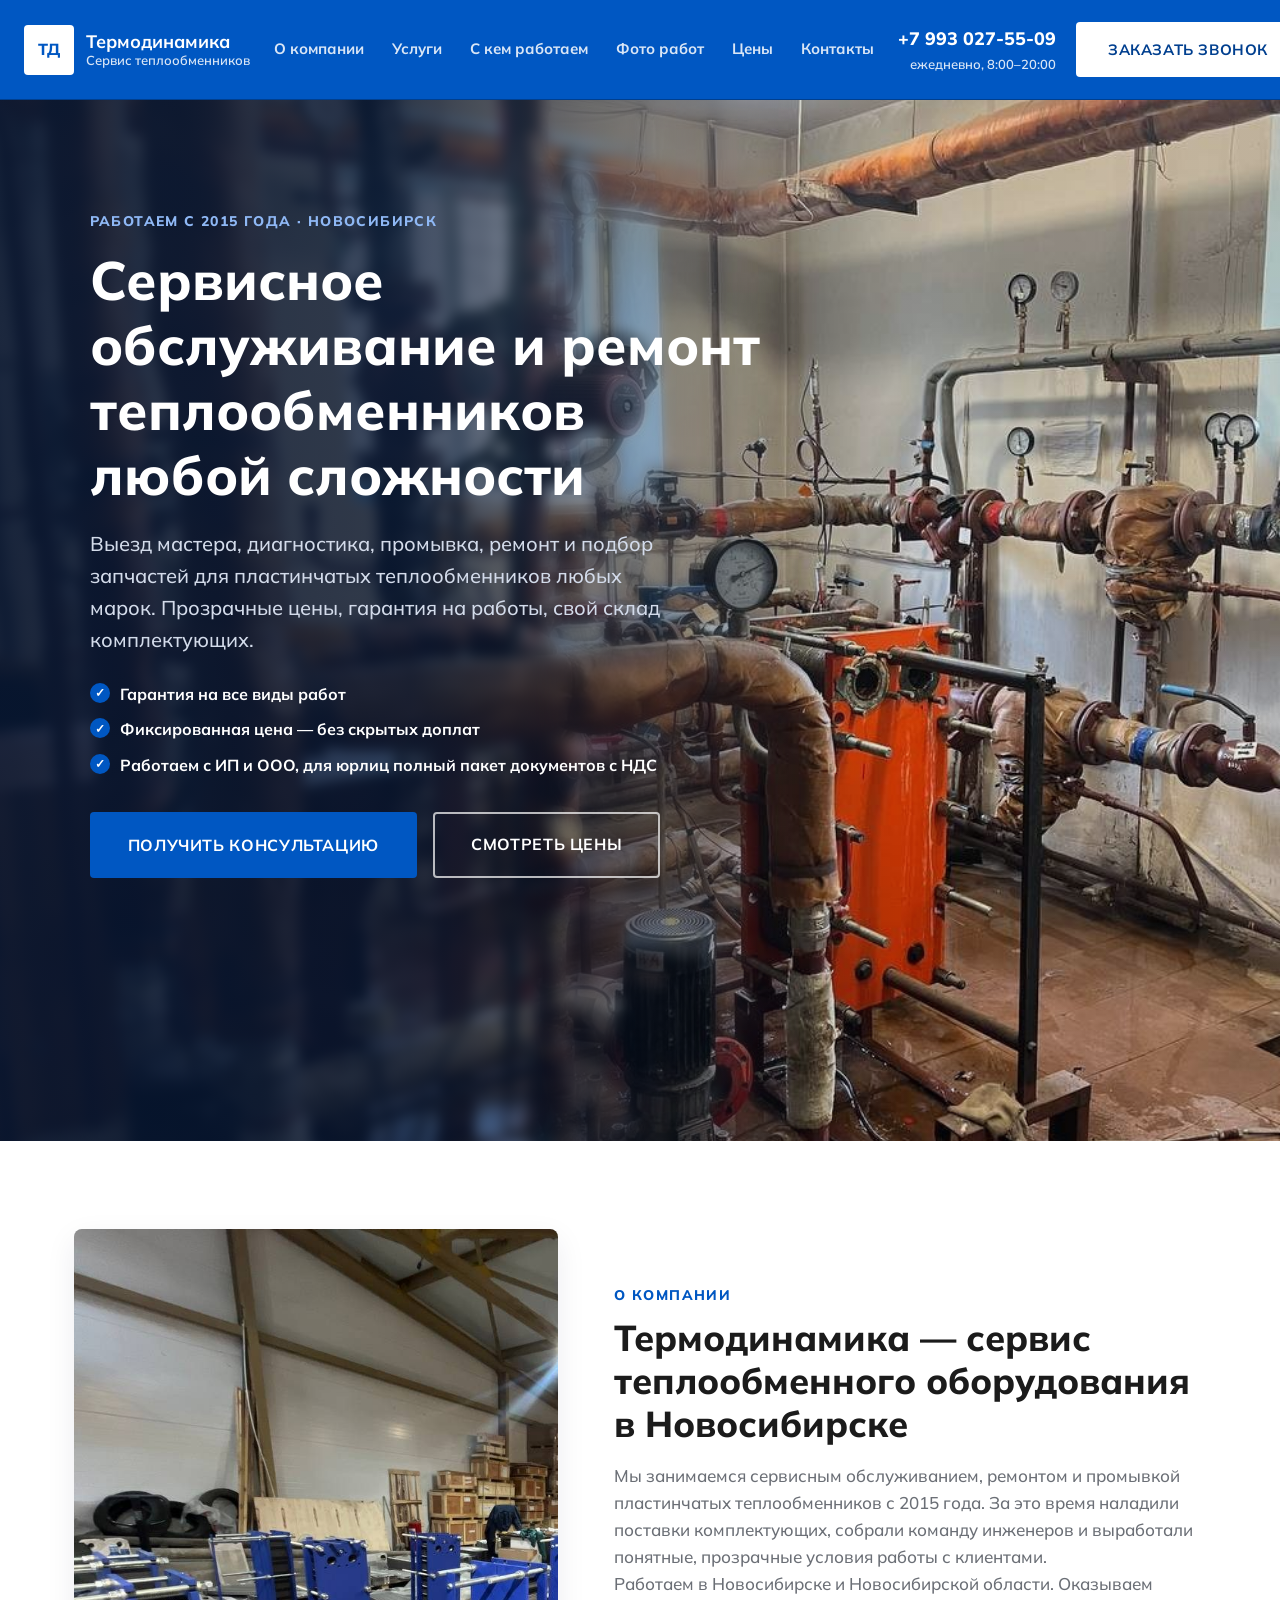
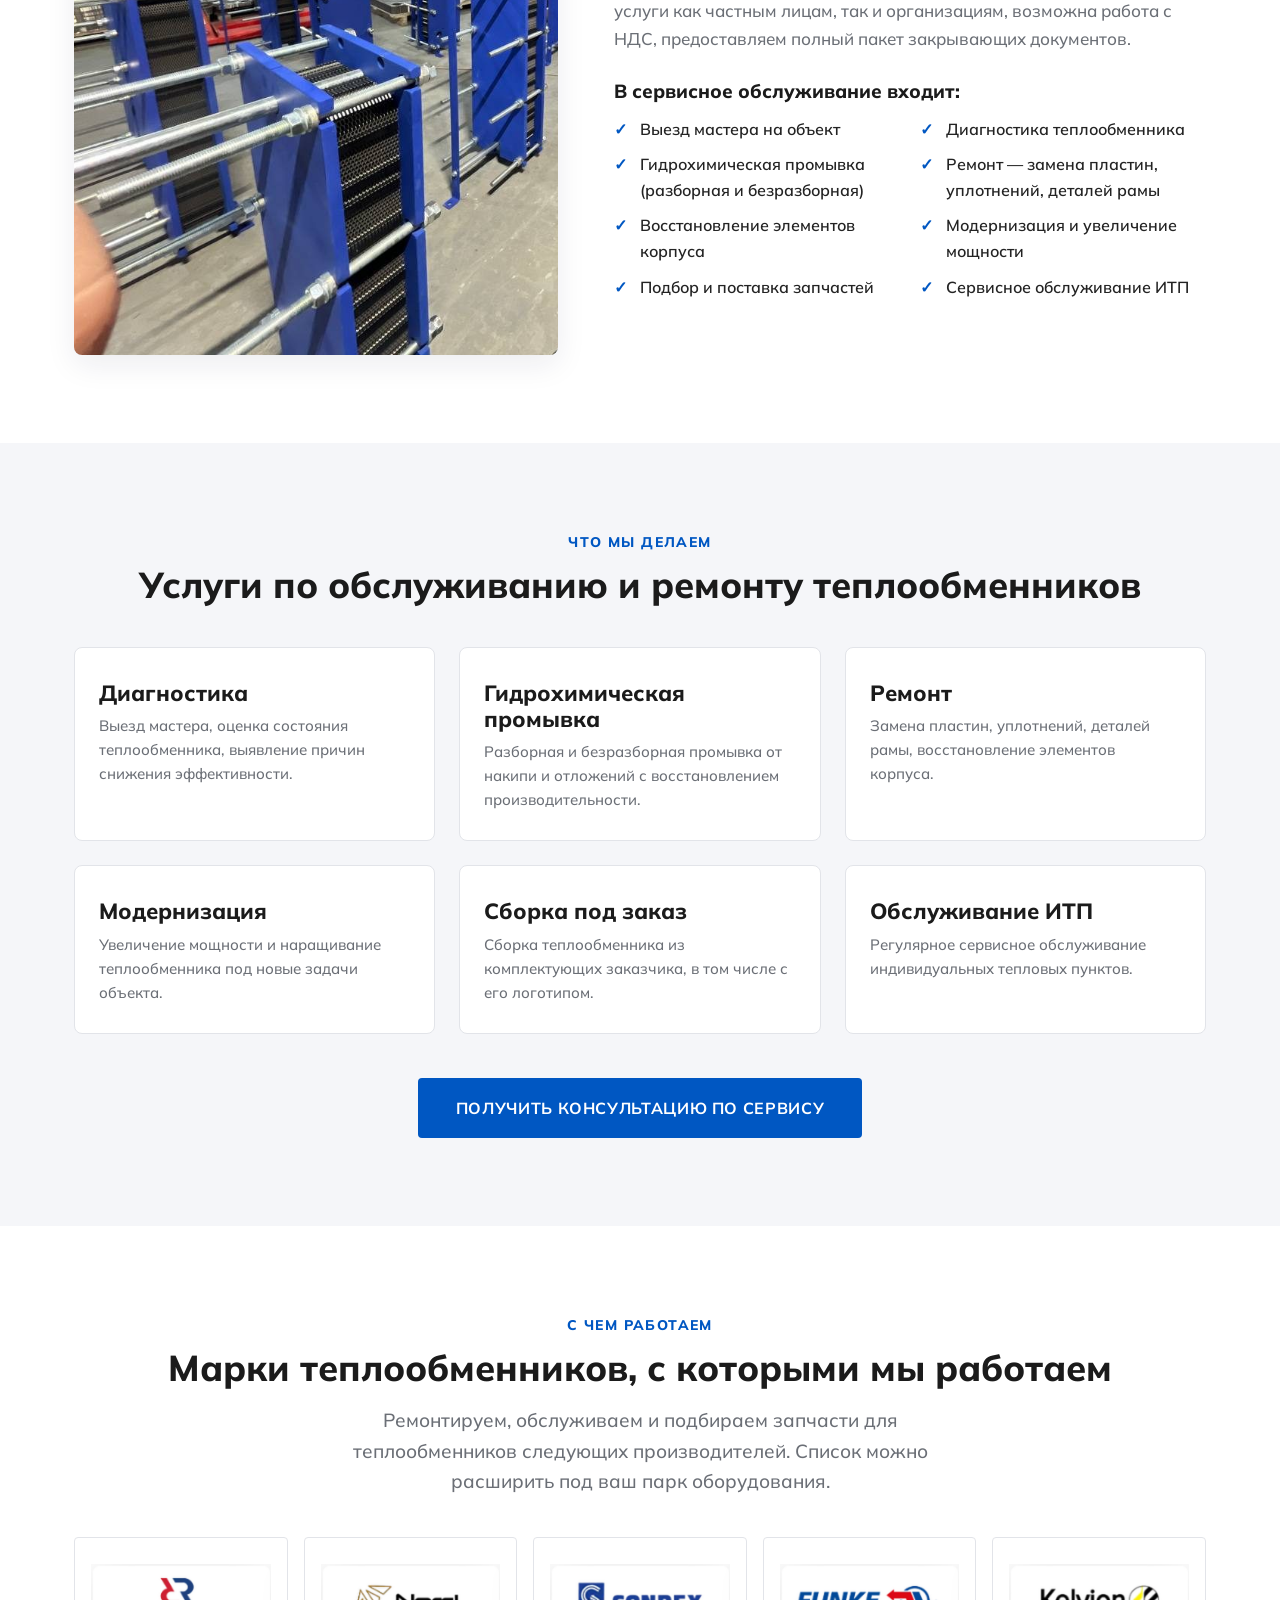
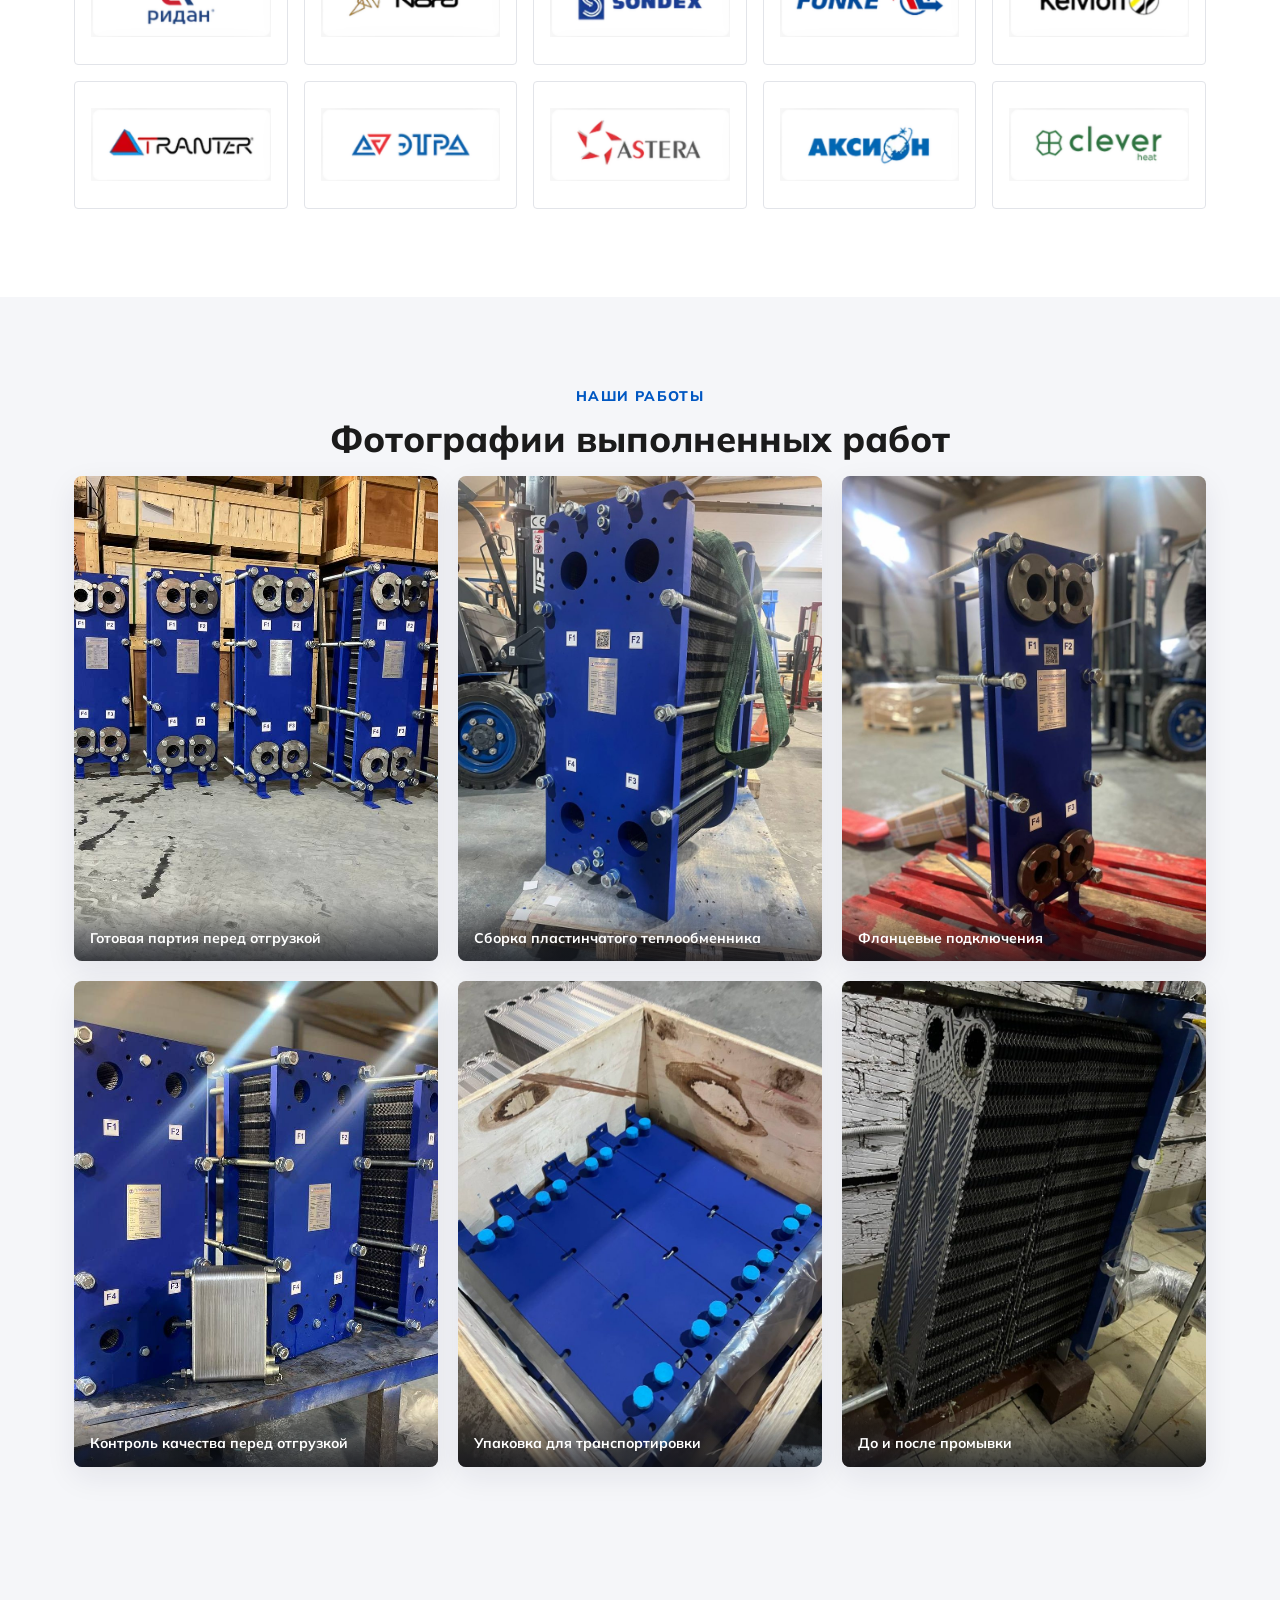
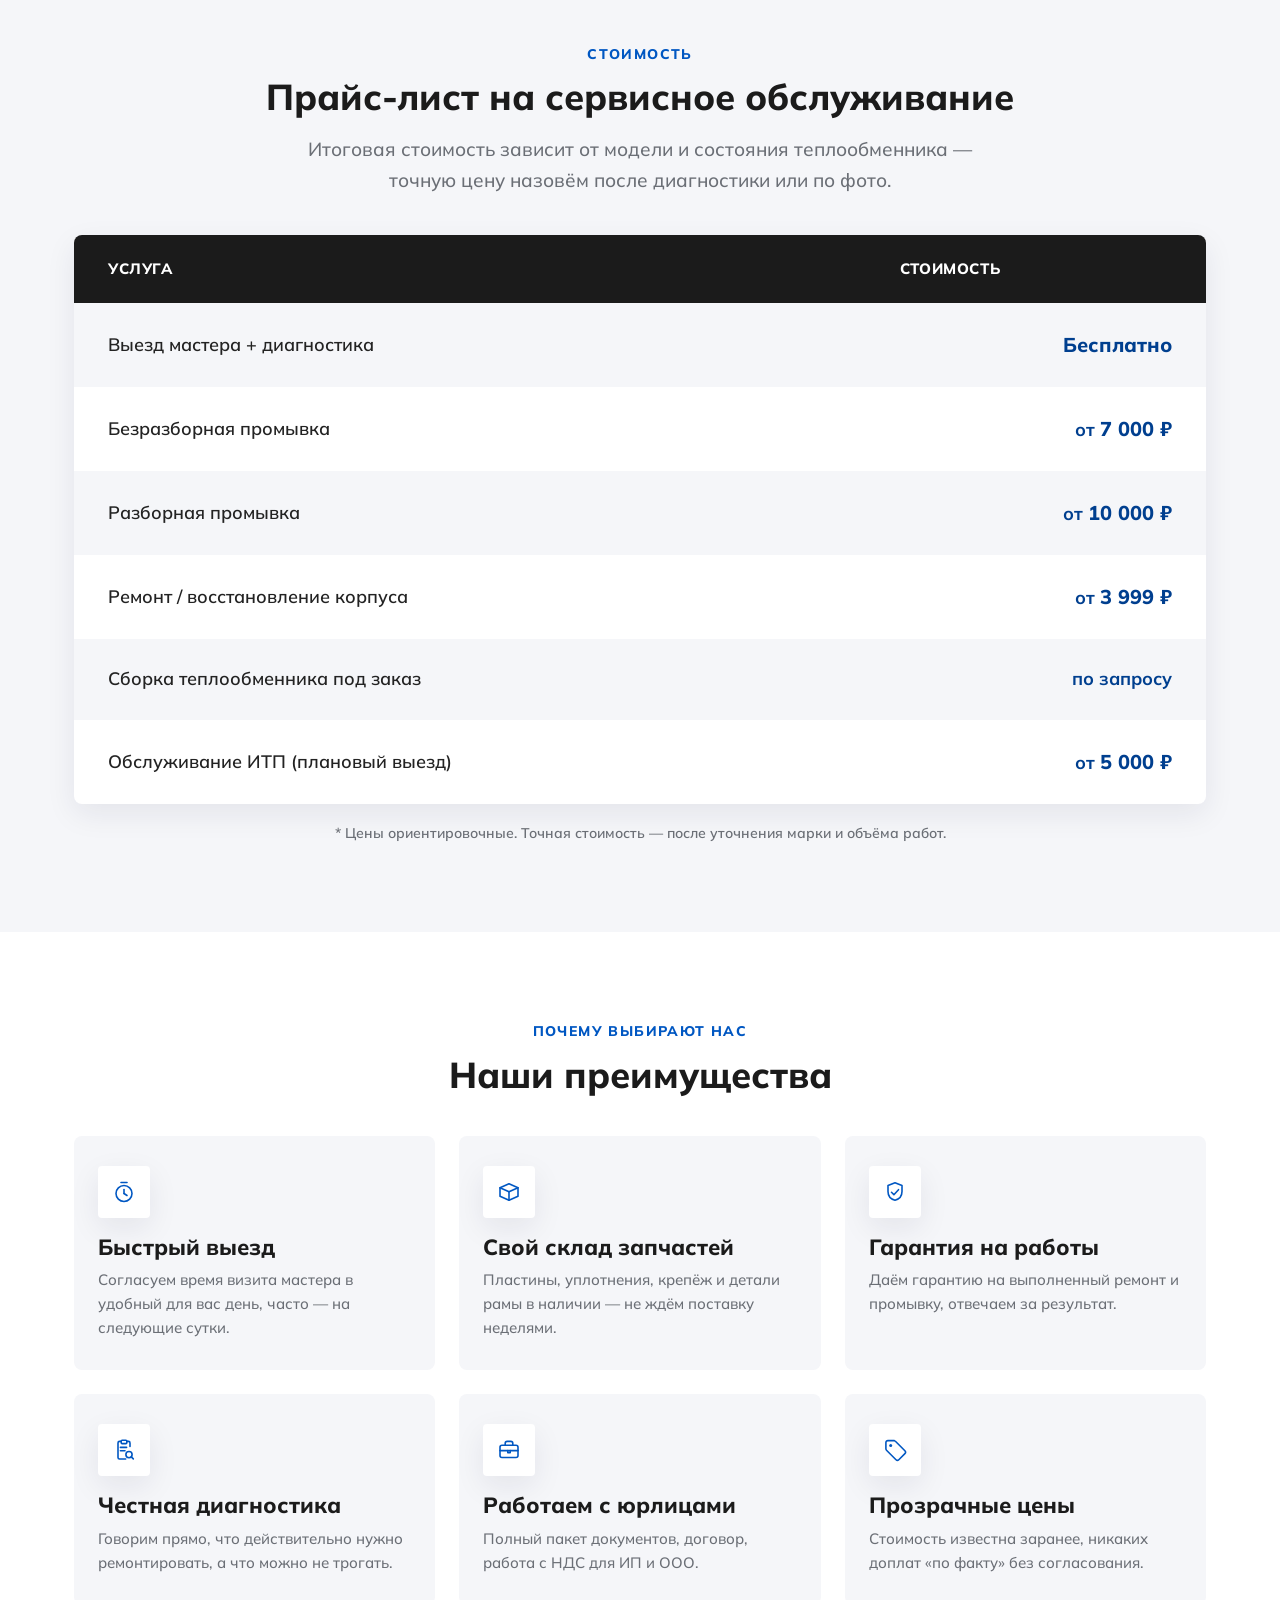
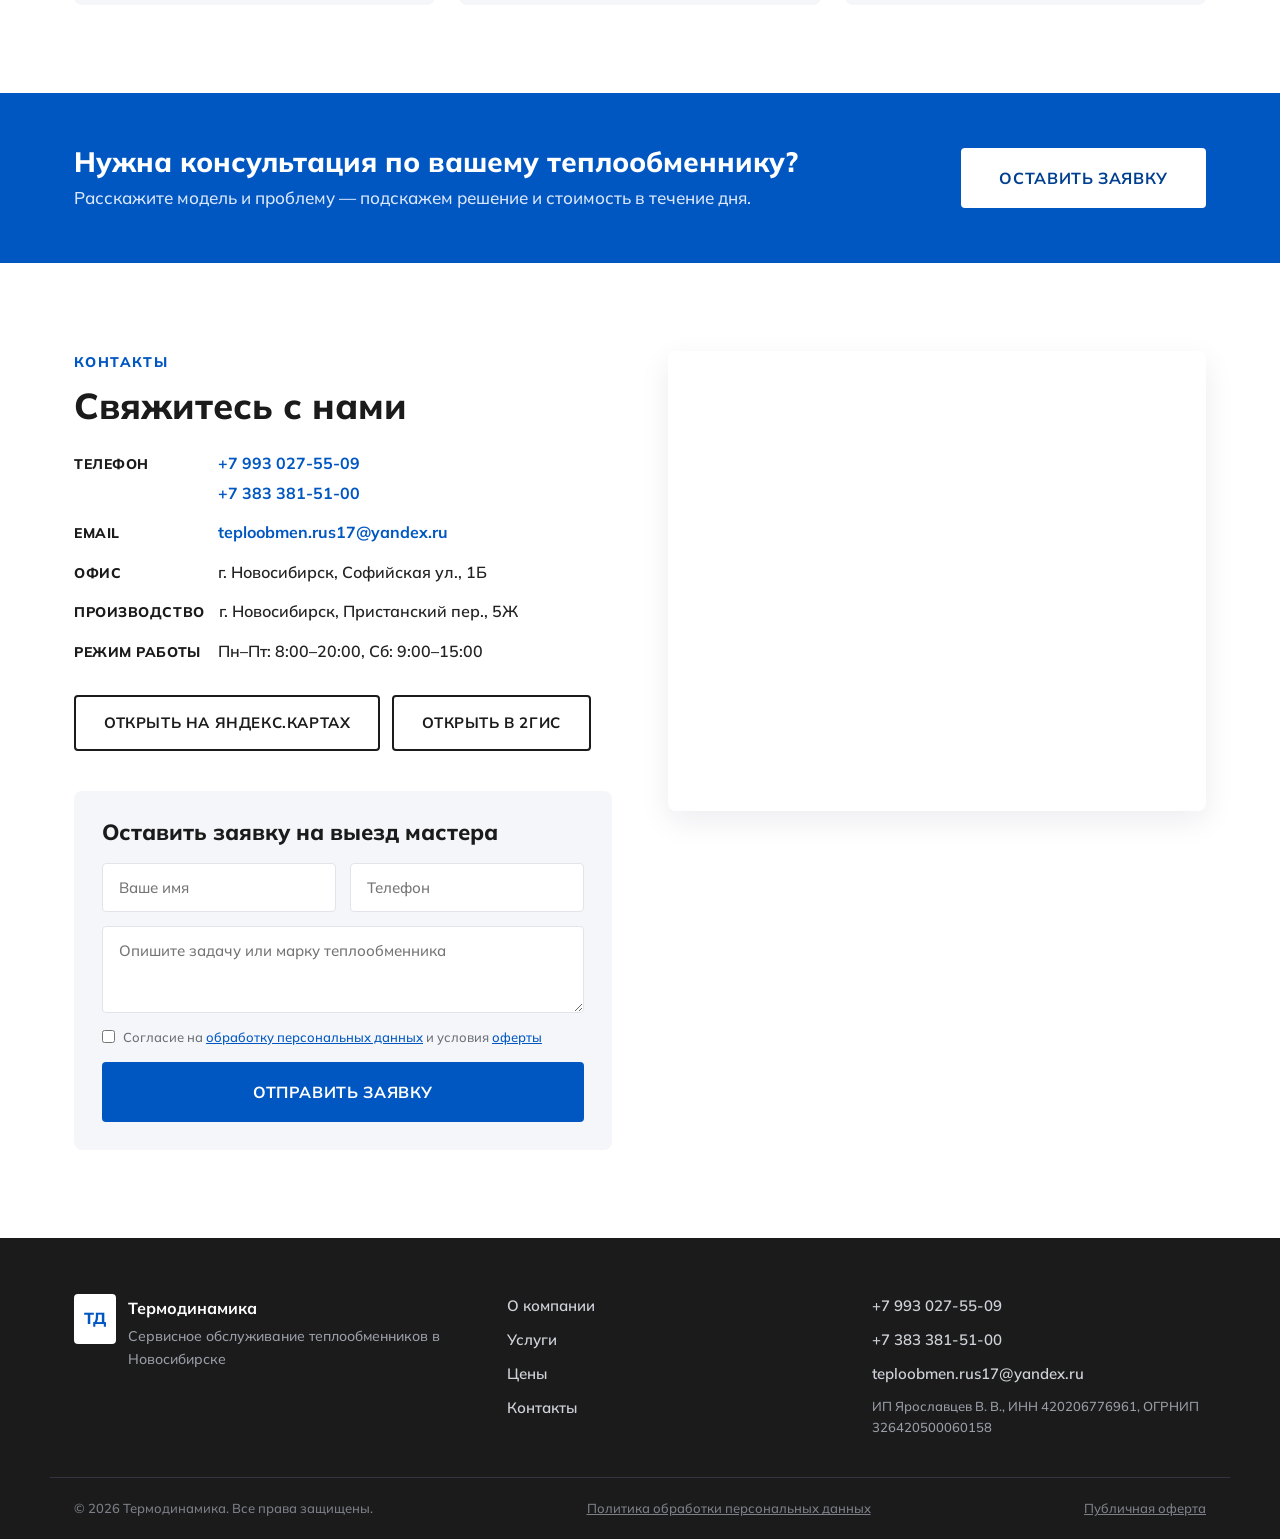
==== index.html @ dff96869 "Карта снова интерактивная (виджет с двумя точками), адрес производства изменён на Пристанский пер., " ====
<!DOCTYPE html>
<html lang="ru">
<head>
<meta charset="UTF-8">
<meta name="viewport" content="width=device-width, initial-scale=1.0">
<title>Термодинамика — сервисное обслуживание теплообменников</title>
<meta name="description" content="Сервисное обслуживание, ремонт и промывка теплообменников. Выезд мастера, диагностика, запчасти в наличии. Гарантия и фиксированные цены.">
<link rel="preconnect" href="https://fonts.googleapis.com">
<link rel="preconnect" href="https://fonts.gstatic.com" crossorigin>
<link href="https://fonts.googleapis.com/css2?family=Mulish:wght@300;400;500;600;700;800&display=swap" rel="stylesheet">
<link rel="stylesheet" href="css/style.css">
</head>
<body>

<!-- ===================== HEADER ===================== -->
<header class="site-header" id="top">
  <div class="container header-inner">
    <a href="#top" class="logo">
      <span class="logo-mark">ТД</span>
      <span class="logo-text">
        <strong>Термодинамика</strong>
        <small>Сервис теплообменников</small>
      </span>
    </a>

    <nav class="main-nav" id="mainNav">
      <a href="#about">О компании</a>
      <a href="#services">Услуги</a>
      <a href="#brands">С кем работаем</a>
      <a href="#gallery">Фото работ</a>
      <a href="#prices">Цены</a>
      <a href="#contacts">Контакты</a>
    </nav>

    <div class="header-actions">
      <a href="tel:+79930275509" class="header-phone">
        <span class="phone-number">+7 993 027-55-09</span>
        <span class="phone-caption">ежедневно, 8:00–20:00</span>
      </a>
      <button class="btn btn-primary" data-open-modal>Заказать звонок</button>
      <button class="burger" id="burgerBtn" aria-label="Меню">
        <span></span><span></span><span></span>
      </button>
    </div>
  </div>
</header>

<!-- ===================== HERO ===================== -->
<section class="hero">
  <div class="hero-bg" aria-hidden="true">
    <img src="img/hero-bg-boiler-room.jpg" alt="" class="hero-bg-sharp" loading="eager">
    <img src="img/hero-bg-boiler-room.jpg" alt="" class="hero-bg-blur" loading="eager">
  </div>

  <div class="container hero-inner">
    <div class="hero-text">
      <p class="eyebrow">Работаем с 2015 года · Новосибирск</p>
      <h1>Сервисное обслуживание и ремонт теплообменников любой сложности</h1>
      <p class="hero-lead">
        Выезд мастера, диагностика, промывка, ремонт и подбор запчастей для пластинчатых
        теплообменников любых марок. Прозрачные цены, гарантия на работы, свой склад комплектующих.
      </p>

      <ul class="hero-points">
        <li><span class="check">✓</span> Гарантия на все виды работ</li>
        <li><span class="check">✓</span> Фиксированная цена — без скрытых доплат</li>
        <li><span class="check">✓</span> Работаем с ИП и ООО, для юрлиц полный пакет документов с НДС</li>
      </ul>

      <div class="hero-cta">
        <button class="btn btn-primary btn-lg" data-open-modal>Получить консультацию</button>
        <a href="#prices" class="btn btn-outline btn-lg">Смотреть цены</a>
      </div>
    </div>
  </div>

  <div class="stats-bar">
    <div class="container stats-grid">
      <div class="stat">
        <span class="stat-num">10+</span>
        <span class="stat-label">лет на рынке</span>
      </div>
      <div class="stat">
        <span class="stat-num">500+</span>
        <span class="stat-label">довольных клиентов</span>
      </div>
      <div class="stat">
        <span class="stat-num">1500+</span>
        <span class="stat-label">обслуженных теплообменников</span>
      </div>
      <div class="stat">
        <span class="stat-num">10+</span>
        <span class="stat-label">лет опыта специалистов</span>
      </div>
    </div>
  </div>
</section>

<!-- ===================== О НАС ===================== -->
<section class="section" id="about">
  <div class="container about-grid">
    <div class="about-media">
      <div class="photo photo-tall">
        <img src="img/about-warehouse.jpg" alt="Производственный склад теплообменников" loading="lazy">
      </div>
    </div>

    <div class="about-text">
      <p class="section-eyebrow">О компании</p>
      <h2>Термодинамика — сервис теплообменного оборудования в Новосибирске</h2>
      <p>
        Мы занимаемся сервисным обслуживанием, ремонтом и промывкой пластинчатых теплообменников
        с 2015 года. За это время наладили поставки комплектующих, собрали команду инженеров
        и выработали понятные, прозрачные условия работы с клиентами.
      </p>
      <p>
        Работаем в Новосибирске и Новосибирской области. Оказываем услуги как частным лицам,
        так и организациям, возможна работа с НДС, предоставляем полный пакет
        закрывающих документов.
      </p>

      <h3 class="mini-title">В сервисное обслуживание входит:</h3>
      <ul class="checklist two-col">
        <li>Выезд мастера на объект</li>
        <li>Диагностика теплообменника</li>
        <li>Гидрохимическая промывка (разборная и безразборная)</li>
        <li>Ремонт — замена пластин, уплотнений, деталей рамы</li>
        <li>Восстановление элементов корпуса</li>
        <li>Модернизация и увеличение мощности</li>
        <li>Подбор и поставка запчастей</li>
        <li>Сервисное обслуживание ИТП</li>
      </ul>
    </div>
  </div>
</section>

<!-- ===================== УСЛУГИ ===================== -->
<section class="section section-gray" id="services">
  <div class="container">
    <p class="section-eyebrow center">Что мы делаем</p>
    <h2 class="center">Услуги по обслуживанию и ремонту теплообменников</h2>

    <div class="services-grid">
      <div class="service-card">
        <h3>Диагностика</h3>
        <p>Выезд мастера, оценка состояния теплообменника, выявление причин снижения эффективности.</p>
      </div>
      <div class="service-card">
        <h3>Гидрохимическая промывка</h3>
        <p>Разборная и безразборная промывка от накипи и отложений с восстановлением производительности.</p>
      </div>
      <div class="service-card">
        <h3>Ремонт</h3>
        <p>Замена пластин, уплотнений, деталей рамы, восстановление элементов корпуса.</p>
      </div>
      <div class="service-card">
        <h3>Модернизация</h3>
        <p>Увеличение мощности и наращивание теплообменника под новые задачи объекта.</p>
      </div>
      <div class="service-card">
        <h3>Сборка под заказ</h3>
        <p>Сборка теплообменника из комплектующих заказчика, в том числе с его логотипом.</p>
      </div>
      <div class="service-card">
        <h3>Обслуживание ИТП</h3>
        <p>Регулярное сервисное обслуживание индивидуальных тепловых пунктов.</p>
      </div>
    </div>

    <div class="services-cta">
      <button class="btn btn-primary btn-lg" data-open-modal>Получить консультацию по сервису</button>
    </div>
  </div>
</section>

<!-- ===================== БРЕНДЫ ===================== -->
<section class="section" id="brands">
  <div class="container">
    <p class="section-eyebrow center">С чем работаем</p>
    <h2 class="center">Марки теплообменников, с которыми мы работаем</h2>
    <p class="section-lead center">
      Ремонтируем, обслуживаем и подбираем запчасти для теплообменников следующих производителей.
      Список можно расширить под ваш парк оборудования.
    </p>

    <div class="brands-grid">
      <div class="brand-chip"><img src="img/brands/ridan.png" alt="Ридан" loading="lazy"></div>
      <div class="brand-chip"><img src="img/brands/nord.png" alt="Nord" loading="lazy"></div>
      <div class="brand-chip"><img src="img/brands/sondex.png" alt="Sondex" loading="lazy"></div>
      <div class="brand-chip"><img src="img/brands/funke.png" alt="Funke" loading="lazy"></div>
      <div class="brand-chip"><img src="img/brands/kelvion.png" alt="Kelvion" loading="lazy"></div>
      <div class="brand-chip"><img src="img/brands/tranter.png" alt="Tranter" loading="lazy"></div>
      <div class="brand-chip"><img src="img/brands/etra.png" alt="Этра" loading="lazy"></div>
      <div class="brand-chip"><img src="img/brands/astera.png" alt="Astera" loading="lazy"></div>
      <div class="brand-chip"><img src="img/brands/aksion.png" alt="Аксион" loading="lazy"></div>
      <div class="brand-chip"><img src="img/brands/clever.png" alt="Clever Heat" loading="lazy"></div>
    </div>
  </div>
</section>

<!-- ===================== ГАЛЕРЕЯ ===================== -->
<section class="section section-gray" id="gallery">
  <div class="container">
    <p class="section-eyebrow center">Наши работы</p>
    <h2 class="center">Фотографии выполненных работ</h2>

    <div class="gallery-grid">
      <figure class="photo gallery-item">
        <img src="img/gallery-lineup.jpg" alt="Партия готовых теплообменников на складе" loading="lazy">
        <figcaption>Готовая партия перед отгрузкой</figcaption>
      </figure>
      <figure class="photo gallery-item">
        <img src="img/gallery-unit-tall.jpg" alt="Собранный пластинчатый теплообменник" loading="lazy">
        <figcaption>Сборка пластинчатого теплообменника</figcaption>
      </figure>
      <figure class="photo gallery-item">
        <img src="img/gallery-unit-red.jpg" alt="Теплообменник с фланцевыми соединениями" loading="lazy">
        <figcaption>Фланцевые подключения</figcaption>
      </figure>
      <figure class="photo gallery-item">
        <img src="img/gallery-three-units.jpg" alt="Несколько теплообменников на производстве" loading="lazy">
        <figcaption>Контроль качества перед отгрузкой</figcaption>
      </figure>
      <figure class="photo gallery-item">
        <img src="img/gallery-packing.jpg" alt="Упаковка теплообменника для транспортировки" loading="lazy">
        <figcaption>Упаковка для транспортировки</figcaption>
      </figure>
      <figure class="photo gallery-item">
        <img src="img/before-after-single.jpg" alt="Пластина теплообменника до и после промывки" loading="lazy">
        <figcaption>До и после промывки</figcaption>
      </figure>
    </div>
  </div>
</section>

<!-- ===================== ЦЕНЫ ===================== -->
<section class="section section-gray" id="prices">
  <div class="container">
    <p class="section-eyebrow center">Стоимость</p>
    <h2 class="center">Прайс-лист на сервисное обслуживание</h2>
    <p class="section-lead center">
      Итоговая стоимость зависит от модели и состояния теплообменника — точную цену назовём после диагностики или по фото.
    </p>

    <div class="price-table-wrap">
      <table class="price-table">
        <thead>
          <tr>
            <th>Услуга</th>
            <th>Стоимость</th>
          </tr>
        </thead>
        <tbody>
          <tr>
            <td>Выезд мастера + диагностика</td>
            <td><strong>Бесплатно</strong></td>
          </tr>
          <tr>
            <td>Безразборная промывка</td>
            <td>от <strong>7 000 ₽</strong></td>
          </tr>
          <tr>
            <td>Разборная промывка</td>
            <td>от <strong>10 000 ₽</strong></td>
          </tr>
          <tr>
            <td>Ремонт / восстановление корпуса</td>
            <td>от <strong>3 999 ₽</strong></td>
          </tr>
          <tr>
            <td>Сборка теплообменника под заказ</td>
            <td>по запросу</td>
          </tr>
          <tr>
            <td>Обслуживание ИТП (плановый выезд)</td>
            <td>от <strong>5 000 ₽</strong></td>
          </tr>
        </tbody>
      </table>
    </div>
    <p class="price-note">* Цены ориентировочные. Точная стоимость — после уточнения марки и объёма работ.</p>
  </div>
</section>

<!-- ===================== ПРЕИМУЩЕСТВА ===================== -->
<section class="section" id="advantages">
  <div class="container">
    <p class="section-eyebrow center">Почему выбирают нас</p>
    <h2 class="center">Наши преимущества</h2>

    <div class="adv-grid">
      <div class="adv-card">
        <div class="adv-icon">
          <svg xmlns="http://www.w3.org/2000/svg" viewBox="0 0 24 24" fill="none" stroke="currentColor" stroke-width="1.6" stroke-linecap="round" stroke-linejoin="round">
            <path d="M9 2.5h6"/>
            <circle cx="12" cy="13.5" r="8"/>
            <path d="M12 13.5V9.5"/>
            <path d="M12 13.5l3 2"/>
          </svg>
        </div>
        <h3>Быстрый выезд</h3>
        <p>Согласуем время визита мастера в удобный для вас день, часто — на следующие сутки.</p>
      </div>
      <div class="adv-card">
        <div class="adv-icon">
          <svg xmlns="http://www.w3.org/2000/svg" viewBox="0 0 24 24" fill="none" stroke="currentColor" stroke-width="1.6" stroke-linecap="round" stroke-linejoin="round">
            <path d="M3 7.8l9-4 9 4-9 4-9-4z"/>
            <path d="M3 7.8v8.4l9 4 9-4V7.8"/>
            <path d="M12 11.8v8.4"/>
          </svg>
        </div>
        <h3>Свой склад запчастей</h3>
        <p>Пластины, уплотнения, крепёж и детали рамы в наличии — не ждём поставку неделями.</p>
      </div>
      <div class="adv-card">
        <div class="adv-icon">
          <svg xmlns="http://www.w3.org/2000/svg" viewBox="0 0 24 24" fill="none" stroke="currentColor" stroke-width="1.6" stroke-linecap="round" stroke-linejoin="round">
            <path d="M12 2.8l7 2.6v6c0 5-3.4 7.8-7 8.8-3.6-1-7-3.8-7-8.8v-6l7-2.6z"/>
            <path d="M8.5 12.3l2.4 2.4 4.6-5"/>
          </svg>
        </div>
        <h3>Гарантия на работы</h3>
        <p>Даём гарантию на выполненный ремонт и промывку, отвечаем за результат.</p>
      </div>
      <div class="adv-card">
        <div class="adv-icon">
          <svg xmlns="http://www.w3.org/2000/svg" viewBox="0 0 24 24" fill="none" stroke="currentColor" stroke-width="1.6" stroke-linecap="round" stroke-linejoin="round">
            <rect x="9.2" y="2.2" width="5.6" height="3.4" rx="0.9"/>
            <path d="M14.8 3.4h1.7a1.5 1.5 0 0 1 1.5 1.5v3.6"/>
            <path d="M9.2 3.4H7.5A1.5 1.5 0 0 0 6 4.9v14.6A1.5 1.5 0 0 0 7.5 21h6.2"/>
            <path d="M8.4 9.4h6.2M8.4 12.8h4.6"/>
            <circle cx="17" cy="16.6" r="3.1"/>
            <path d="M19.3 18.9l2 2"/>
          </svg>
        </div>
        <h3>Честная диагностика</h3>
        <p>Говорим прямо, что действительно нужно ремонтировать, а что можно не трогать.</p>
      </div>
      <div class="adv-card">
        <div class="adv-icon">
          <svg xmlns="http://www.w3.org/2000/svg" viewBox="0 0 24 24" fill="none" stroke="currentColor" stroke-width="1.6" stroke-linecap="round" stroke-linejoin="round">
            <rect x="3" y="7.2" width="18" height="12.3" rx="2"/>
            <path d="M8.2 7.2V5.4a2 2 0 0 1 2-2h3.6a2 2 0 0 1 2 2v1.8"/>
            <path d="M3 12.6h18"/>
            <path d="M10.8 12.6v2.2h2.4v-2.2"/>
          </svg>
        </div>
        <h3>Работаем с юрлицами</h3>
        <p>Полный пакет документов, договор, работа с НДС для ИП и ООО.</p>
      </div>
      <div class="adv-card">
        <div class="adv-icon">
          <svg xmlns="http://www.w3.org/2000/svg" viewBox="0 0 24 24" fill="none" stroke="currentColor" stroke-width="1.6" stroke-linecap="round" stroke-linejoin="round">
            <path d="M11.3 2.6H4.9a2 2 0 0 0-2 2v6.2c0 .5.2 1 .6 1.4l9.5 9.5a2 2 0 0 0 2.8 0l6.1-6.1a2 2 0 0 0 0-2.8l-9.5-9.5c-.4-.4-.9-.6-1.4-.6z"/>
            <circle cx="7.7" cy="7.6" r="1.5" fill="currentColor" stroke="none"/>
          </svg>
        </div>
        <h3>Прозрачные цены</h3>
        <p>Стоимость известна заранее, никаких доплат «по факту» без согласования.</p>
      </div>
    </div>
  </div>
</section>

<!-- ===================== CTA ПОЛОСА ===================== -->
<section class="cta-strip">
  <div class="container cta-strip-inner">
    <div>
      <h2>Нужна консультация по вашему теплообменнику?</h2>
      <p>Расскажите модель и проблему — подскажем решение и стоимость в течение дня.</p>
    </div>
    <button class="btn btn-white btn-lg" data-open-modal>Оставить заявку</button>
  </div>
</section>

<!-- ===================== КОНТАКТЫ ===================== -->
<section class="section" id="contacts">
  <div class="container contacts-grid">
    <div class="contacts-info">
      <p class="section-eyebrow">Контакты</p>
      <h2>Свяжитесь с нами</h2>

      <ul class="contacts-list">
        <li>
          <span class="contacts-label">Телефон</span>
          <span class="contacts-phones">
            <a href="tel:+79930275509">+7 993 027-55-09</a>
            <a href="tel:+73833815100">+7 383 381-51-00</a>
          </span>
        </li>
        <li>
          <span class="contacts-label">Email</span>
          <a href="mailto:teploobmen.rus17@yandex.ru">teploobmen.rus17@yandex.ru</a>
        </li>
        <li>
          <span class="contacts-label">Офис</span>
          <span>г. Новосибирск, Софийская ул., 1Б</span>
        </li>
        <li>
          <span class="contacts-label">Производство</span>
          <span>г. Новосибирск, Пристанский пер., 5Ж</span>
        </li>
        <li>
          <span class="contacts-label">Режим работы</span>
          <span>Пн–Пт: 8:00–20:00, Сб: 9:00–15:00</span>
        </li>
      </ul>

      <div class="map-links">
        <a href="https://yandex.ru/maps/?text=%D0%9D%D0%BE%D0%B2%D0%BE%D1%81%D0%B8%D0%B1%D0%B8%D1%80%D1%81%D0%BA%2C%20%D0%9F%D1%80%D0%B8%D1%81%D1%82%D0%B0%D0%BD%D1%81%D0%BA%D0%B8%D0%B9%20%D0%BF%D0%B5%D1%80%D0%B5%D1%83%D0%BB%D0%BE%D0%BA%2C%205%D0%96" target="_blank" rel="noopener" class="btn btn-outline">Открыть на Яндекс.Картах</a>
        <a href="https://2gis.ru/novosibirsk/firm/70000001114969517" target="_blank" rel="noopener" class="btn btn-outline">Открыть в 2ГИС</a>
      </div>

      <form class="contact-form" id="contactForm" novalidate>
        <h3>Оставить заявку на выезд мастера</h3>
        <div class="form-row">
          <input type="text" name="name" placeholder="Ваше имя" required>
          <input type="tel" name="phone" placeholder="Телефон" required>
        </div>
        <textarea name="message" placeholder="Опишите задачу или марку теплообменника" rows="3"></textarea>
        <label class="consent">
          <input type="checkbox" required>
          <span>Согласие на <a href="privacy-policy.html" target="_blank" rel="noopener">обработку персональных данных</a> и условия <a href="public-offer.html" target="_blank" rel="noopener">оферты</a></span>
        </label>
        <button type="submit" class="btn btn-primary btn-lg">Отправить заявку</button>
      </form>
    </div>

    <div class="contacts-map">
      <iframe
        class="map-embed"
        src="https://yandex.ru/map-widget/v1/?ll=82.946760%2C54.933758&z=10&pt=82.974176,54.853822,pm2rdm~82.919343,55.013694,pm2blm"
        loading="lazy"
        title="Карта: офис на Софийской ул., 1Б и производство на Пристанском пер., 5Ж, Новосибирск">
      </iframe>
    </div>
  </div>
</section>

<!-- ===================== FOOTER ===================== -->
<footer class="site-footer">
  <div class="container footer-inner">
    <div class="footer-brand">
      <span class="logo-mark">ТД</span>
      <div>
        <strong>Термодинамика</strong>
        <p>Сервисное обслуживание теплообменников в Новосибирске</p>
      </div>
    </div>

    <nav class="footer-nav">
      <a href="#about">О компании</a>
      <a href="#services">Услуги</a>
      <a href="#prices">Цены</a>
      <a href="#contacts">Контакты</a>
    </nav>

    <div class="footer-contacts">
      <a href="tel:+79930275509">+7 993 027-55-09</a>
      <a href="tel:+73833815100">+7 383 381-51-00</a>
      <a href="mailto:teploobmen.rus17@yandex.ru">teploobmen.rus17@yandex.ru</a>
      <span>ИП Ярославцев В. В., ИНН 420206776961, ОГРНИП 326420500060158</span>
    </div>
  </div>
  <div class="footer-bottom container">
    <span>© <span id="year"></span> Термодинамика. Все права защищены.</span>
    <a href="privacy-policy.html" class="policy-link">Политика обработки персональных данных</a>
    <a href="public-offer.html" class="policy-link">Публичная оферта</a>
  </div>
</footer>

<!-- ===================== МОДАЛЬНОЕ ОКНО ===================== -->
<div class="modal-overlay" id="modalOverlay">
  <div class="modal">
    <button class="modal-close" id="modalClose" aria-label="Закрыть">×</button>
    <h3>Получить консультацию</h3>
    <p>Оставьте номер телефона — перезвоним в течение 15 минут.</p>
    <form id="modalForm" novalidate>
      <input type="text" name="name" placeholder="Ваше имя" required>
      <input type="tel" name="phone" placeholder="Телефон" required>
      <label class="consent">
        <input type="checkbox" required>
        <span>Согласие на <a href="privacy-policy.html" target="_blank" rel="noopener">обработку персональных данных</a> и условия <a href="public-offer.html" target="_blank" rel="noopener">оферты</a></span>
      </label>
      <button type="submit" class="btn btn-primary btn-lg btn-block">Заказать звонок</button>
    </form>
  </div>
</div>

<a href="tel:+79930275509" class="mobile-call-btn" aria-label="Позвонить">
  <svg viewBox="0 0 24 24" fill="none" stroke="currentColor" stroke-width="2" stroke-linecap="round" stroke-linejoin="round" width="24" height="24"><path d="M22 16.92v3a2 2 0 0 1-2.18 2 19.79 19.79 0 0 1-8.63-3.07 19.5 19.5 0 0 1-6-6 19.79 19.79 0 0 1-3.07-8.67A2 2 0 0 1 4.11 2h3a2 2 0 0 1 2 1.72c.127.96.362 1.903.7 2.81a2 2 0 0 1-.45 2.11L8.09 9.91a16 16 0 0 0 6 6l1.27-1.27a2 2 0 0 1 2.11-.45c.907.338 1.85.573 2.81.7A2 2 0 0 1 22 16.92z"></path></svg>
</a>

<script src="js/script.js"></script>
</body>
</html>
---- css/style.css ----
/* =========================================================
   Тема: сервисное обслуживание теплообменников
   Референс дизайна: tesi.shop (Tilda, шрифт Mulish, синий акцент)
   ========================================================= */

:root{
  --accent: #0057c2;
  --accent-dark: #003f8f;
  --navy: #0b2447;
  --navy-dark: #071733;
  --accent-light: #e8f0fc;
  --dark: #1b1b1b;
  --text: #232323;
  --text-muted: #6b6f76;
  --bg-gray: #f5f6f9;
  --bg-gray-2: #eef0f4;
  --white: #ffffff;
  --border: #e2e4e9;
  --radius-sm: 4px;
  --radius-md: 8px;
  --shadow: 0 10px 30px rgba(20, 30, 60, 0.08);
  --container: 1180px;
}

*{ box-sizing: border-box; margin: 0; padding: 0; }

html{ scroll-behavior: smooth; }

body{
  font-family: 'Mulish', Arial, sans-serif;
  color: var(--text);
  background: var(--white);
  font-size: 17px;
  line-height: 1.6;
  -webkit-font-smoothing: antialiased;
}

img{ max-width: 100%; display: block; }

a{ color: inherit; text-decoration: none; }

.container{
  width: 100%;
  max-width: var(--container);
  margin: 0 auto;
  padding: 0 24px;
}

h1, h2, h3, h4{
  font-weight: 800;
  color: var(--dark);
  line-height: 1.2;
}

h1{ font-size: 50px; }
h2{ font-size: 36px; margin-bottom: 16px; }
h3{ font-size: 22px; margin-bottom: 8px; }

p{ color: var(--text-muted); font-weight: 500; }

.center{ text-align: center; margin-left: auto; margin-right: auto; }

.section{ padding: 88px 0; }
.section-gray{ background: var(--bg-gray); }

.section-eyebrow{
  text-transform: uppercase;
  letter-spacing: .1em;
  font-size: 14px;
  font-weight: 800;
  color: var(--accent);
  margin-bottom: 10px;
}

.section-lead{
  max-width: 680px;
  margin: 0 auto 40px;
  font-size: 19px;
}

/* ---------- Buttons ---------- */
.btn{
  display: inline-flex;
  align-items: center;
  justify-content: center;
  gap: 8px;
  padding: 14px 28px;
  font-family: inherit;
  font-weight: 700;
  font-size: 15px;
  text-transform: uppercase;
  letter-spacing: .04em;
  border: 2px solid transparent;
  border-radius: var(--radius-sm);
  cursor: pointer;
  transition: background .2s ease, color .2s ease, border-color .2s ease, transform .15s ease;
  white-space: nowrap;
}
.btn:active{ transform: translateY(1px); }

.btn-primary{
  background: var(--accent);
  color: var(--white);
}
.btn-primary:hover{ background: var(--accent-dark); }

.btn-outline{
  background: transparent;
  color: var(--dark);
  border-color: var(--dark);
}
.btn-outline:hover{ background: var(--dark); color: var(--white); }

.btn-white{
  background: var(--white);
  color: var(--accent-dark);
}
.btn-white:hover{ background: var(--bg-gray); }

.btn-lg{ padding: 18px 36px; font-size: 16px; }
.btn-block{ width: 100%; }

/* ---------- Header ---------- */
.site-header{
  position: sticky;
  top: 0;
  z-index: 100;
  background: var(--accent);
  border-bottom: 1px solid var(--accent-dark);
}

.header-inner{
  display: flex;
  align-items: center;
  justify-content: space-between;
  gap: 24px;
  max-width: 1520px;
  padding-top: 22px;
  padding-bottom: 22px;
}

.logo{ display: flex; align-items: center; gap: 12px; flex-shrink: 0; }

.logo-mark{
  display: flex;
  align-items: center;
  justify-content: center;
  width: 50px;
  height: 50px;
  background: var(--white);
  color: var(--accent);
  font-weight: 800;
  border-radius: var(--radius-sm);
  font-size: 16px;
}

.logo-text{ display: flex; flex-direction: column; line-height: 1.2; }
.logo-text strong{ font-size: 18px; color: var(--white); }
.logo-text small{ font-size: 13px; font-weight: 600; color: rgba(255,255,255,.85); }

.main-nav{
  display: flex;
  gap: 28px;
  flex: 1;
  justify-content: space-evenly;
}
.main-nav a{
  font-size: 15px;
  font-weight: 700;
  color: rgba(255,255,255,.85);
  padding: 8px 0;
  border-bottom: 2px solid transparent;
  transition: color .2s, border-color .2s;
  white-space: nowrap;
}
.main-nav a:hover{ color: var(--white); border-color: var(--white); }

.header-actions{ display: flex; align-items: center; gap: 20px; flex-shrink: 0; }

.header-phone{ display: flex; flex-direction: column; text-align: right; white-space: nowrap; }
.phone-number{ font-weight: 800; font-size: 18px; color: var(--white); white-space: nowrap; }
.phone-caption{ font-size: 13px; font-weight: 600; color: rgba(255,255,255,.85); white-space: nowrap; }

.header-actions .btn-primary{
  background: var(--white);
  color: var(--accent-dark);
  padding: 16px 30px;
}
.header-actions .btn-primary:hover{ background: var(--bg-gray); }

.burger{
  display: none;
  flex-direction: column;
  gap: 5px;
  width: 28px;
  background: none;
  border: none;
  cursor: pointer;
}
.burger span{
  height: 2px;
  background: var(--white);
  border-radius: 2px;
  transition: transform .2s ease, opacity .2s ease;
}
.burger.active span:nth-child(1){ transform: translateY(7px) rotate(45deg); }
.burger.active span:nth-child(2){ opacity: 0; }
.burger.active span:nth-child(3){ transform: translateY(-7px) rotate(-45deg); }

/* ---------- Hero ---------- */
.hero{
  position: relative;
  overflow: hidden;
  background: var(--navy-dark);
}

.hero-bg{
  position: absolute;
  inset: 0;
  z-index: 0;
}
.hero-bg img{
  position: absolute;
  inset: 0;
  width: 100%;
  height: 100%;
  object-fit: cover;
  object-position: 75% center;
}
.hero-bg-blur{
  filter: blur(6px);
  transform: scale(1.05);
  -webkit-mask-image: linear-gradient(to right, #000 0%, #000 42%, transparent 62%);
  mask-image: linear-gradient(to right, #000 0%, #000 42%, transparent 62%);
}
.hero::before{
  content: '';
  position: absolute;
  inset: 0;
  z-index: 1;
  background: linear-gradient(to right,
    rgba(7,23,51,.88) 0%,
    rgba(7,23,51,.78) 32%,
    rgba(7,23,51,.3) 52%,
    rgba(7,23,51,.06) 70%
  );
}

.hero-inner{
  position: relative;
  z-index: 2;
  max-width: none;
  margin: 0;
  padding-top: 110px;
  padding-bottom: 110px;
  padding-left: clamp(24px, 7vw, 120px);
  padding-right: 24px;
}

.hero-text{ max-width: 680px; }
.hero h1{ font-size: 54px; }

.eyebrow{
  text-transform: uppercase;
  font-size: 14px;
  font-weight: 800;
  letter-spacing: .1em;
  color: #8fb8f5;
  margin-bottom: 16px;
}

.hero h1{ color: var(--white); }

.hero-lead{
  font-size: 20px;
  font-weight: 500;
  margin: 20px 0 26px;
  max-width: 600px;
  color: #d3dbea;
}

.hero-points{
  list-style: none;
  display: flex;
  flex-direction: column;
  gap: 10px;
  margin-bottom: 34px;
}
.hero-points li{
  display: flex;
  align-items: flex-start;
  gap: 10px;
  font-size: 16px;
  font-weight: 700;
  color: var(--white);
}
.check{
  display: inline-flex;
  align-items: center;
  justify-content: center;
  width: 20px; height: 20px;
  background: var(--accent);
  color: var(--white);
  border-radius: 50%;
  font-size: 12px;
  flex-shrink: 0;
  margin-top: 1px;
}

.hero-cta{ display: flex; gap: 16px; flex-wrap: wrap; }
.hero-cta .btn-outline{
  border-color: rgba(255,255,255,.7);
  color: var(--white);
}
.hero-cta .btn-outline:hover{ background: var(--white); color: var(--dark); }

.media-placeholder{
  background: repeating-linear-gradient(45deg, var(--bg-gray-2), var(--bg-gray-2) 12px, #e4e7ee 12px, #e4e7ee 24px);
  border: 1px dashed #c6cad4;
  border-radius: var(--radius-md);
  display: flex;
  align-items: center;
  justify-content: center;
  text-align: center;
  color: var(--text-muted);
  font-size: 13px;
  min-height: 340px;
  padding: 20px;
}
.media-placeholder.tall{ min-height: 460px; }

/* ---------- Real photos ---------- */
.photo{
  position: relative;
  border-radius: var(--radius-md);
  overflow: hidden;
  box-shadow: var(--shadow);
  background: var(--bg-gray-2);
}
.photo img{
  display: block;
  width: 100%;
  height: 100%;
  object-fit: cover;
}
.photo-tall{ aspect-ratio: 2 / 3; }

figure.photo{ margin: 0; }
figure.photo figcaption{
  position: absolute;
  left: 0; right: 0; bottom: 0;
  padding: 24px 16px 12px;
  background: linear-gradient(180deg, transparent, rgba(15,18,26,.75));
  color: var(--white);
  font-size: 14px;
  font-weight: 700;
}


.stats-bar{
  background: var(--dark);
}
.stats-grid{
  display: grid;
  grid-template-columns: repeat(4, minmax(0,1fr));
  gap: 24px;
  padding: 36px 24px;
}
.stat{ text-align: center; color: var(--white); }
.stat-num{
  display: block;
  font-size: 34px;
  font-weight: 800;
  color: var(--white);
}
.stat-label{
  display: block;
  font-size: 14px;
  font-weight: 600;
  color: #c3c8d1;
  margin-top: 4px;
}

/* ---------- About ---------- */
.about-grid{
  display: grid;
  grid-template-columns: .9fr 1.1fr;
  gap: 56px;
  align-items: center;
}

.mini-title{
  margin-top: 28px;
  margin-bottom: 14px;
  font-size: 19px;
}

.checklist{
  list-style: none;
  display: flex;
  flex-direction: column;
  gap: 10px;
}
.checklist li{
  position: relative;
  padding-left: 26px;
  font-size: 16px;
  color: var(--text);
  font-weight: 600;
}
.checklist li::before{
  content: "✓";
  position: absolute;
  left: 0;
  top: 0;
  color: var(--accent);
  font-weight: 800;
}
.checklist.two-col{
  display: grid;
  grid-template-columns: minmax(0,1fr) minmax(0,1fr);
  gap: 10px 20px;
}

/* ---------- Services ---------- */
.services-grid{
  display: grid;
  grid-template-columns: repeat(3, minmax(0,1fr));
  gap: 24px;
  margin-top: 40px;
}
.service-card{
  background: var(--white);
  border: 1px solid var(--border);
  border-radius: var(--radius-md);
  padding: 28px 24px;
  transition: box-shadow .2s ease, transform .2s ease;
}
.service-card:hover{ box-shadow: var(--shadow); transform: translateY(-3px); }
.service-card h3{ margin-top: 4px; }
.service-card p{ font-size: 15px; }

.services-cta{ text-align: center; margin-top: 44px; }

/* ---------- Brands ---------- */
.brands-grid{
  display: grid;
  grid-template-columns: repeat(5, minmax(0,1fr));
  gap: 16px;
  margin-top: 8px;
}
.brand-chip{
  background: var(--white);
  border: 1px solid var(--border);
  border-radius: var(--radius-sm);
  padding: 18px 16px;
  display: flex;
  align-items: center;
  justify-content: center;
  min-height: 128px;
  transition: box-shadow .2s ease, transform .2s ease;
}
.brand-chip:hover{ box-shadow: var(--shadow); transform: translateY(-2px); }
.brand-chip img{
  max-width: 100%;
  max-height: 76px;
  width: auto;
  object-fit: contain;
}

/* ---------- Gallery ---------- */
.gallery-grid{
  display: grid;
  grid-template-columns: repeat(3, minmax(0,1fr));
  gap: 20px;
  margin-top: 10px;
}
.gallery-item{ min-height: 220px; }

/* ---------- Certificates ---------- */
.certificates-inner{
  display: grid;
  grid-template-columns: minmax(0,1fr) minmax(0,1fr);
  gap: 48px;
  align-items: center;
}
.certificates-inner .section-lead{ margin-left: 0; max-width: 480px; }
.cert-thumbs{
  display: grid;
  grid-template-columns: repeat(3, minmax(0,1fr));
  gap: 14px;
}
.cert-thumb{ min-height: 160px; font-size: 12px; }

/* ---------- Prices ---------- */
.price-table-wrap{
  background: var(--white);
  border-radius: var(--radius-md);
  overflow: hidden;
  box-shadow: var(--shadow);
}
.price-table{
  width: 100%;
  border-collapse: collapse;
}
.price-table th, .price-table td{
  padding: 26px 34px;
  text-align: left;
  font-size: 18px;
  font-weight: 600;
}
.price-table thead th{
  background: var(--dark);
  color: var(--white);
  text-transform: uppercase;
  font-weight: 800;
  font-size: 15px;
  letter-spacing: .04em;
  padding: 22px 34px;
}
.price-table tbody tr:nth-child(odd){ background: var(--bg-gray); }
.price-table td:last-child{ text-align: right; color: var(--accent-dark); font-weight: 700; }
.price-table td strong{ color: var(--accent-dark); font-size: 20px; font-weight: 800; }
.price-note{
  text-align: center;
  font-size: 14px;
  font-weight: 600;
  color: var(--text-muted);
  margin-top: 18px;
}

/* ---------- Advantages ---------- */
.adv-grid{
  display: grid;
  grid-template-columns: repeat(3, minmax(0,1fr));
  gap: 24px;
  margin-top: 40px;
}
.adv-card{
  padding: 30px 24px;
  border-radius: var(--radius-md);
  background: var(--bg-gray);
  text-align: left;
}
.adv-icon{
  width: 52px; height: 52px;
  display: flex; align-items: center; justify-content: center;
  background: var(--white);
  border-radius: var(--radius-sm);
  color: var(--accent);
  margin-bottom: 16px;
  box-shadow: var(--shadow);
}
.adv-icon svg{ width: 24px; height: 24px; }
.adv-card p{ font-size: 15px; }

/* ---------- Reviews ---------- */
.reviews-track{
  display: flex;
  gap: 24px;
  margin-top: 20px;
  overflow: hidden;
  transition: transform .3s ease;
}
.review-card{
  flex: 0 0 calc(33.333% - 16px);
  background: var(--white);
  border: 1px solid var(--border);
  border-radius: var(--radius-md);
  padding: 28px 24px;
  box-shadow: var(--shadow);
}
.review-card p{
  color: var(--text);
  font-size: 15px;
  margin-bottom: 18px;
}
.review-author{ display: flex; flex-direction: column; }
.review-author strong{ font-size: 14px; color: var(--dark); }
.review-author span{ font-size: 12px; color: var(--text-muted); }

.reviews-controls{
  display: flex;
  justify-content: center;
  gap: 12px;
  margin-top: 30px;
}
.review-btn{
  width: 42px; height: 42px;
  border-radius: 50%;
  border: 1px solid var(--border);
  background: var(--white);
  cursor: pointer;
  font-size: 16px;
  transition: background .2s, color .2s;
}
.review-btn:hover{ background: var(--accent); color: var(--white); border-color: var(--accent); }

/* ---------- CTA strip ---------- */
.cta-strip{ background: var(--accent); }
.cta-strip-inner{
  display: flex;
  align-items: center;
  justify-content: space-between;
  gap: 24px;
  padding: 52px 24px;
  flex-wrap: wrap;
}
.cta-strip h2{ color: var(--white); margin-bottom: 6px; font-size: 28px; }
.cta-strip p{ color: #dbe8fb; font-size: 17px; font-weight: 500; }

/* ---------- Contacts ---------- */
.contacts-grid{
  display: grid;
  grid-template-columns: minmax(0,1fr) minmax(0,1fr);
  gap: 56px;
}
.contacts-list{
  list-style: none;
  display: flex;
  flex-direction: column;
  gap: 14px;
  margin: 24px 0 30px;
}
.contacts-list li{ display: flex; gap: 14px; align-items: flex-start; font-size: 16px; font-weight: 600; }
.contacts-list li > *:last-child{ min-width: 0; }
.contacts-label{
  min-width: 130px;
  padding-top: 2px;
  font-weight: 800;
  color: var(--dark);
  font-size: 14px;
  text-transform: uppercase;
  letter-spacing: .04em;
}
.contacts-list a{ color: var(--accent); font-weight: 700; overflow-wrap: anywhere; }
.contacts-phones{ display: flex; flex-direction: column; gap: 4px; }

.map-embed{
  width: 100%;
  height: 460px;
  border: 0;
  border-radius: var(--radius-md);
  box-shadow: var(--shadow);
}

.map-links{ display: flex; gap: 12px; margin-bottom: 40px; }

.contact-form{
  background: var(--bg-gray);
  border-radius: var(--radius-md);
  padding: 28px;
  display: flex;
  flex-direction: column;
  gap: 14px;
}
.contact-form h3{ margin-bottom: 4px; }
.form-row{ display: grid; grid-template-columns: minmax(0,1fr) minmax(0,1fr); gap: 14px; }
.contact-form input:not([type="checkbox"]),
.contact-form textarea,
.modal form input:not([type="checkbox"]){
  width: 100%;
  padding: 14px 16px;
  border: 1px solid var(--border);
  border-radius: var(--radius-sm);
  font-family: inherit;
  font-size: 15px;
  font-weight: 500;
  background: var(--white);
}
.contact-form input:not([type="checkbox"]):focus,
.contact-form textarea:focus,
.modal form input:not([type="checkbox"]):focus{
  outline: none;
  border-color: var(--accent);
}
.consent{
  display: flex;
  align-items: flex-start;
  gap: 8px;
  font-size: 13px;
  font-weight: 500;
  color: var(--text-muted);
}
.consent input{ margin-top: 3px; width: auto; }
.consent a{ color: var(--accent); text-decoration: underline; }

/* ---------- Footer ---------- */
.site-footer{ background: var(--dark); color: #cfd2d9; padding-top: 56px; }
.footer-inner{
  display: grid;
  grid-template-columns: 1.2fr minmax(0,1fr) minmax(0,1fr);
  gap: 32px;
  padding-bottom: 40px;
  border-bottom: 1px solid #333640;
}
.footer-brand{ display: flex; gap: 12px; align-items: flex-start; }
.footer-brand strong{ color: var(--white); font-size: 16px; }
.footer-brand p{ font-size: 14px; font-weight: 500; color: #9a9ea8; margin-top: 4px; }

.footer-nav{ display: flex; flex-direction: column; gap: 10px; }
.footer-nav a{ font-size: 15px; font-weight: 600; color: #cfd2d9; }
.footer-nav a:hover{ color: var(--white); }

.footer-contacts{ display: flex; flex-direction: column; gap: 10px; font-size: 15px; font-weight: 600; }
.footer-contacts a:hover{ color: var(--white); }
.footer-contacts span{ color: #9a9ea8; font-size: 13px; font-weight: 500; }

.footer-bottom{
  display: flex;
  justify-content: space-between;
  padding: 20px 24px;
  font-size: 13px;
  font-weight: 500;
  color: #7d8089;
  flex-wrap: wrap;
  gap: 10px;
}
.policy-link{ color: #7d8089; text-decoration: underline; }

/* ---------- Modal ---------- */
.modal-overlay{
  position: fixed;
  inset: 0;
  background: rgba(15,18,26,.55);
  display: flex;
  align-items: center;
  justify-content: center;
  opacity: 0;
  pointer-events: none;
  transition: opacity .2s ease;
  z-index: 1000;
  padding: 20px;
}
.modal-overlay.open{ opacity: 1; pointer-events: auto; }

.modal{
  background: var(--white);
  border-radius: var(--radius-md);
  padding: 36px;
  width: 100%;
  max-width: 420px;
  position: relative;
  transform: translateY(12px);
  transition: transform .2s ease;
}
.modal-overlay.open .modal{ transform: translateY(0); }

.modal h3{ margin-bottom: 8px; }
.modal p{ font-size: 15px; margin-bottom: 20px; }
.modal form{ display: flex; flex-direction: column; gap: 14px; }

.modal-close{
  position: absolute;
  top: 14px; right: 14px;
  width: 32px; height: 32px;
  border: none;
  background: var(--bg-gray);
  border-radius: 50%;
  font-size: 18px;
  cursor: pointer;
  color: var(--text-muted);
}

/* ---------- Mobile call button ---------- */
.mobile-call-btn{
  display: none;
  position: fixed;
  bottom: 20px; right: 20px;
  width: 56px; height: 56px;
  background: var(--accent);
  color: var(--white);
  border-radius: 50%;
  align-items: center;
  justify-content: center;
  font-size: 22px;
  box-shadow: var(--shadow);
  z-index: 90;
}

/* =========================================================
   Responsive
   ========================================================= */
@media (max-width: 1024px){
  h1{ font-size: 36px; }
  .hero h1{ font-size: 36px; }
  .hero-inner{ padding-left: 24px; }
  .hero-text{ max-width: 100%; }
  .hero-bg-blur{
    -webkit-mask-image: linear-gradient(to right, #000 0%, #000 80%, transparent 96%);
    mask-image: linear-gradient(to right, #000 0%, #000 80%, transparent 96%);
  }
  .hero::before{
    background: linear-gradient(to right, rgba(7,23,51,.9) 0%, rgba(7,23,51,.82) 70%, rgba(7,23,51,.55) 100%);
  }
  .about-grid{ grid-template-columns: minmax(0,1fr); }
  .services-grid{ grid-template-columns: repeat(2, minmax(0,1fr)); }
  .brands-grid{ grid-template-columns: repeat(4, minmax(0,1fr)); }
  .gallery-grid{ grid-template-columns: repeat(2, minmax(0,1fr)); }
  .adv-grid{ grid-template-columns: repeat(2, minmax(0,1fr)); }
  .reviews-track{ grid-template-columns: minmax(0,1fr); }
  .certificates-inner{ grid-template-columns: minmax(0,1fr); }
  .contacts-grid{ grid-template-columns: minmax(0,1fr); }
  .stats-grid{ grid-template-columns: repeat(2, minmax(0,1fr)); }
}

@media (max-width: 768px){
  .main-nav{
    display: none;
    position: absolute;
    top: 100%;
    left: 0;
    right: 0;
    background: var(--white);
    flex-direction: column;
    gap: 0;
    padding: 8px 24px 16px;
    border-bottom: 1px solid var(--border);
    box-shadow: var(--shadow);
  }
  .main-nav.nav-open{ display: flex; }
  .main-nav a{ padding: 12px 0; border-bottom: 1px solid var(--border); color: var(--text); }
  .main-nav a:hover{ color: var(--accent); border-color: var(--accent); }
  .header-phone{ display: none; }
  .burger{ display: flex; }
  .review-card{ flex-basis: 100%; }
  .header-inner{ flex-wrap: nowrap; gap: 8px; }
  .logo{ min-width: 0; flex: 1 1 auto; }
  .logo-text{ min-width: 0; }
  .logo-text small{ display: none; }
  .logo-text strong{
    display: block;
    max-width: 130px;
    overflow: hidden;
    text-overflow: ellipsis;
    white-space: nowrap;
    font-size: 14px;
  }
  .header-actions{ gap: 8px; flex-shrink: 0; }
  .header-actions .btn{ padding: 10px 14px; font-size: 11px; }
  .checklist.two-col{ grid-template-columns: minmax(0,1fr); }
  .services-grid{ grid-template-columns: minmax(0,1fr); }
  .brands-grid{ grid-template-columns: repeat(2, minmax(0,1fr)); }
  .gallery-grid{ grid-template-columns: minmax(0,1fr); }
  .adv-grid{ grid-template-columns: minmax(0,1fr); }
  .footer-inner{ grid-template-columns: minmax(0,1fr); }
  .form-row{ grid-template-columns: minmax(0,1fr); }
  .cta-strip-inner{ flex-direction: column; text-align: center; }
  .mobile-call-btn{ display: flex; }
  h1{ font-size: 30px; }
  .hero h1{ font-size: 30px; }
  h2{ font-size: 28px; }
  .section{ padding: 60px 0; }

  /* Длинные надписи на кнопках переносятся, а не вылезают за экран */
  .btn{ white-space: normal; text-align: center; }
  .hero-cta{ flex-direction: column; align-items: stretch; }
  .hero-cta .btn{ width: 100%; }
  .services-cta .btn{ width: 100%; }
  .map-links{ flex-direction: column; }
  .map-links .btn{ width: 100%; }
  .cert-thumbs{ grid-template-columns: repeat(2, minmax(0,1fr)); }
  .certificates-inner .btn{ width: 100%; }
  .price-table th, .price-table td{ padding: 16px 16px; font-size: 15px; }
  .price-table thead th{ padding: 14px 16px; font-size: 12px; }
  .price-table td strong{ font-size: 17px; }
}
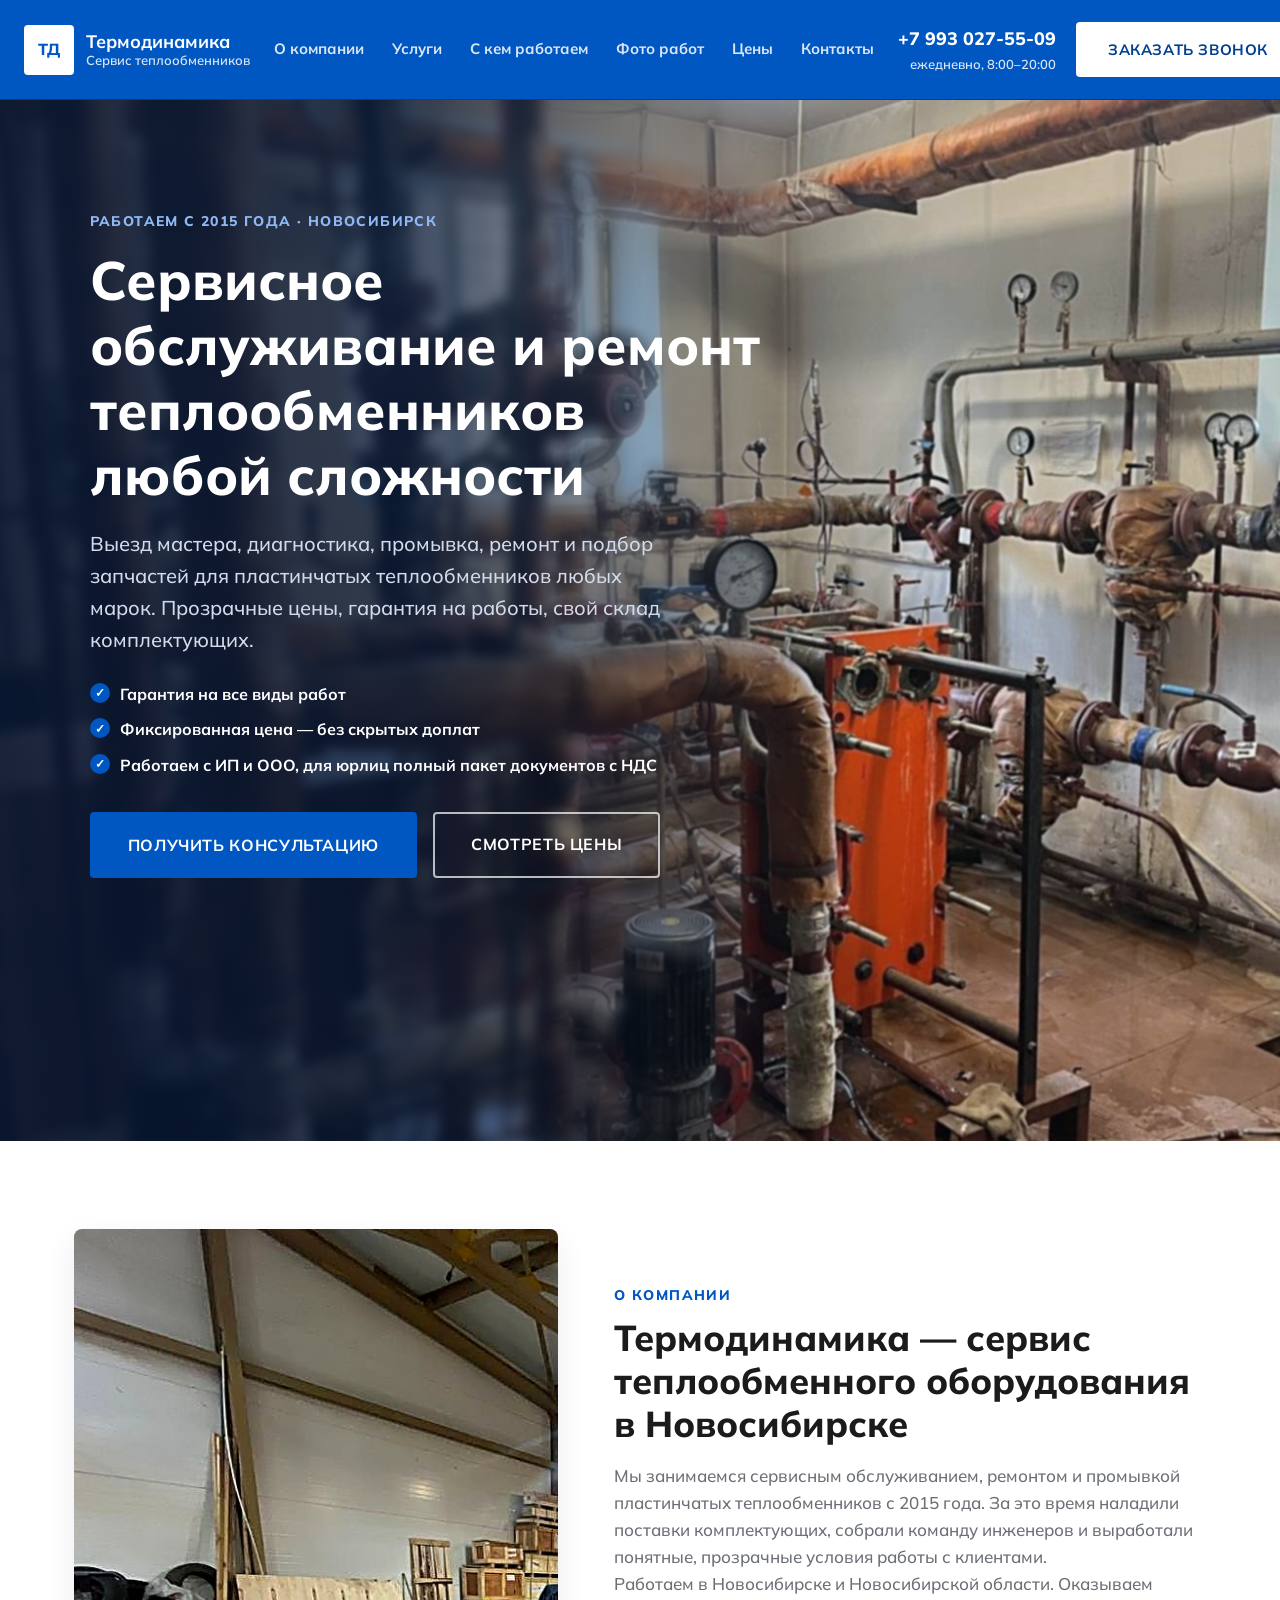
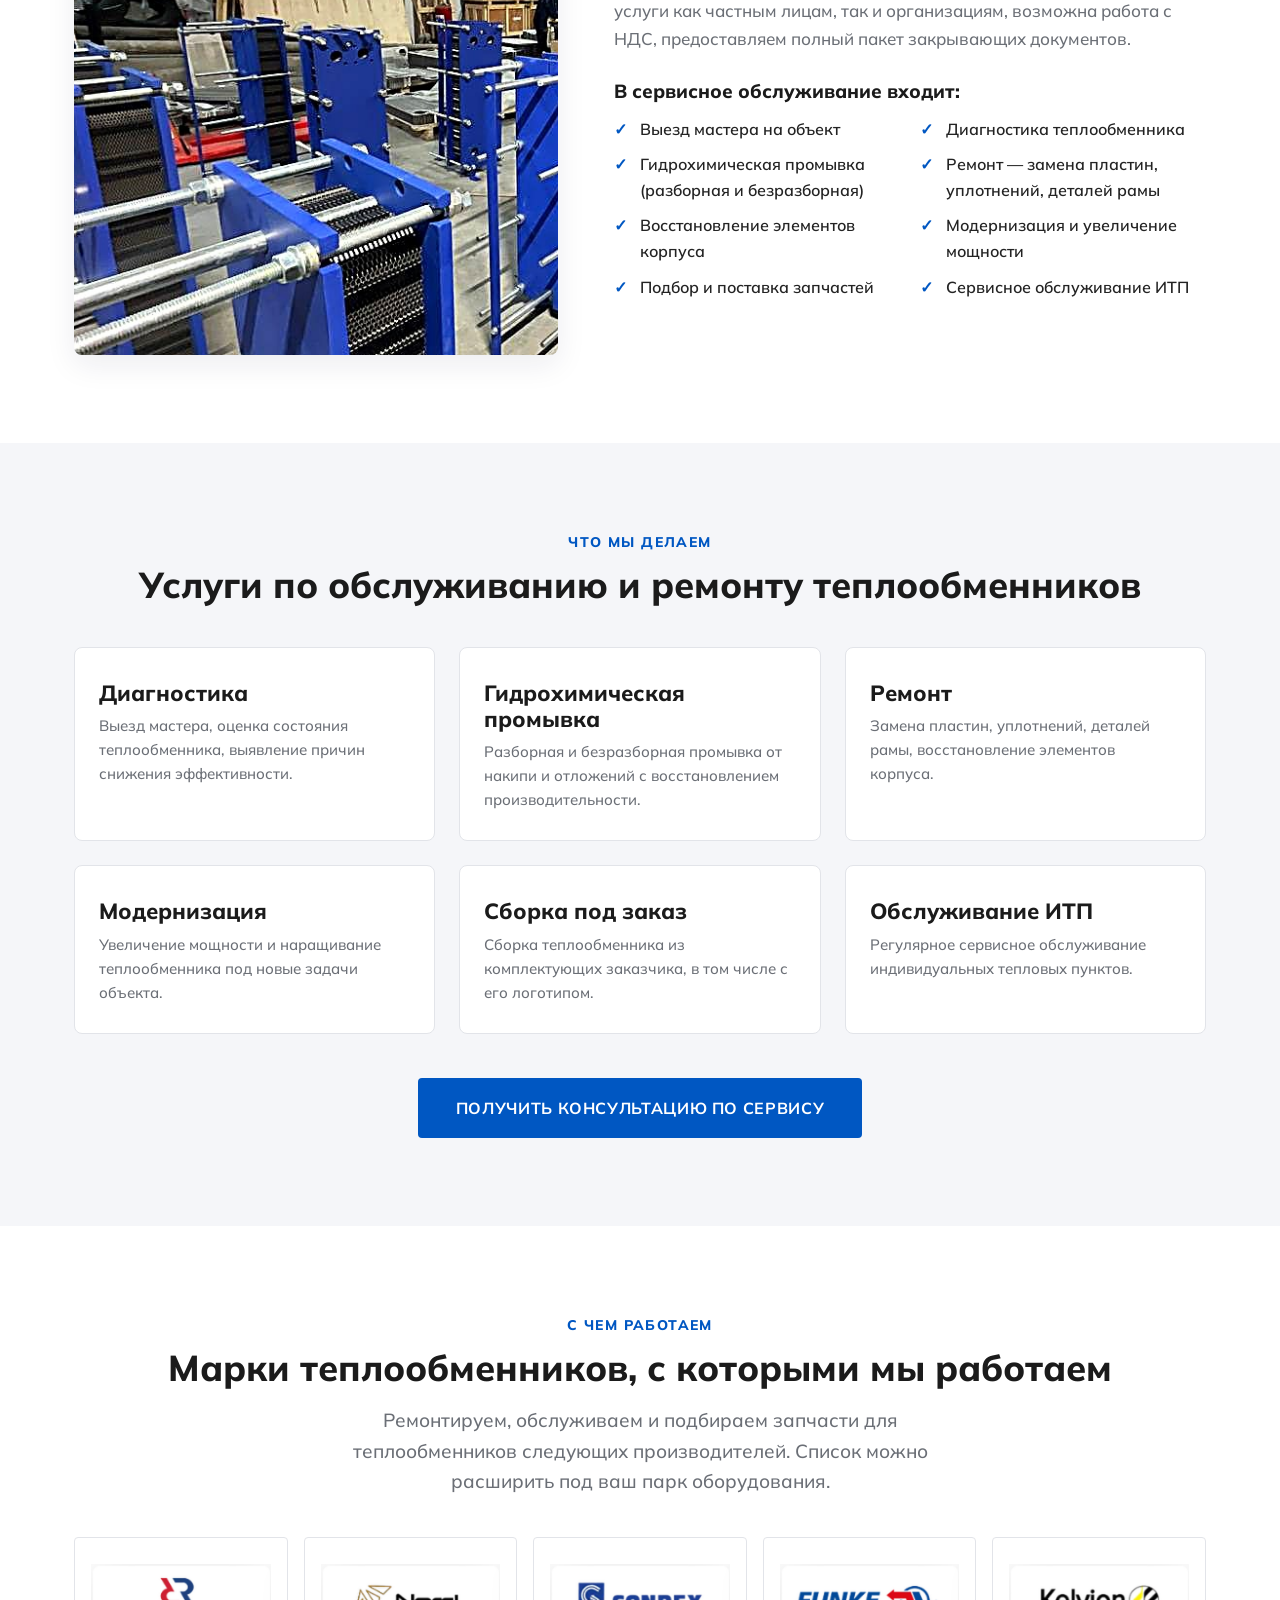
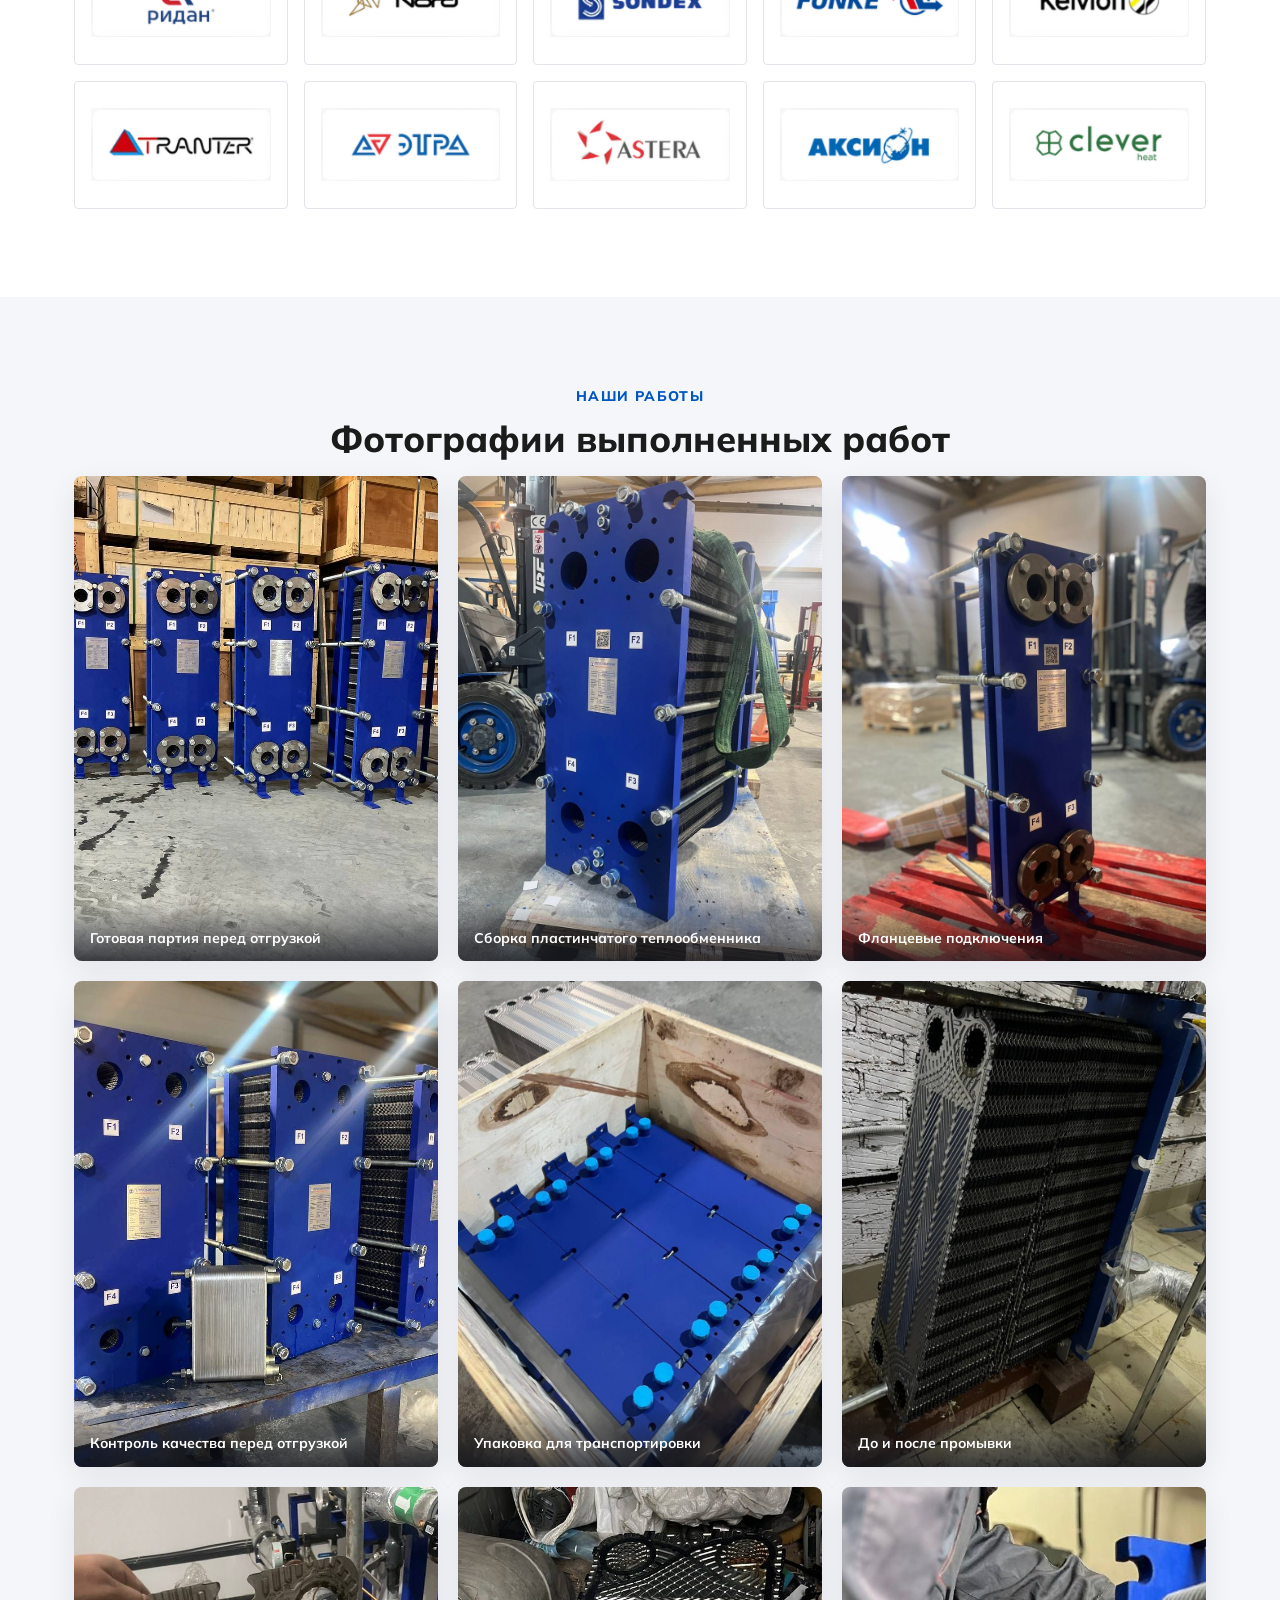
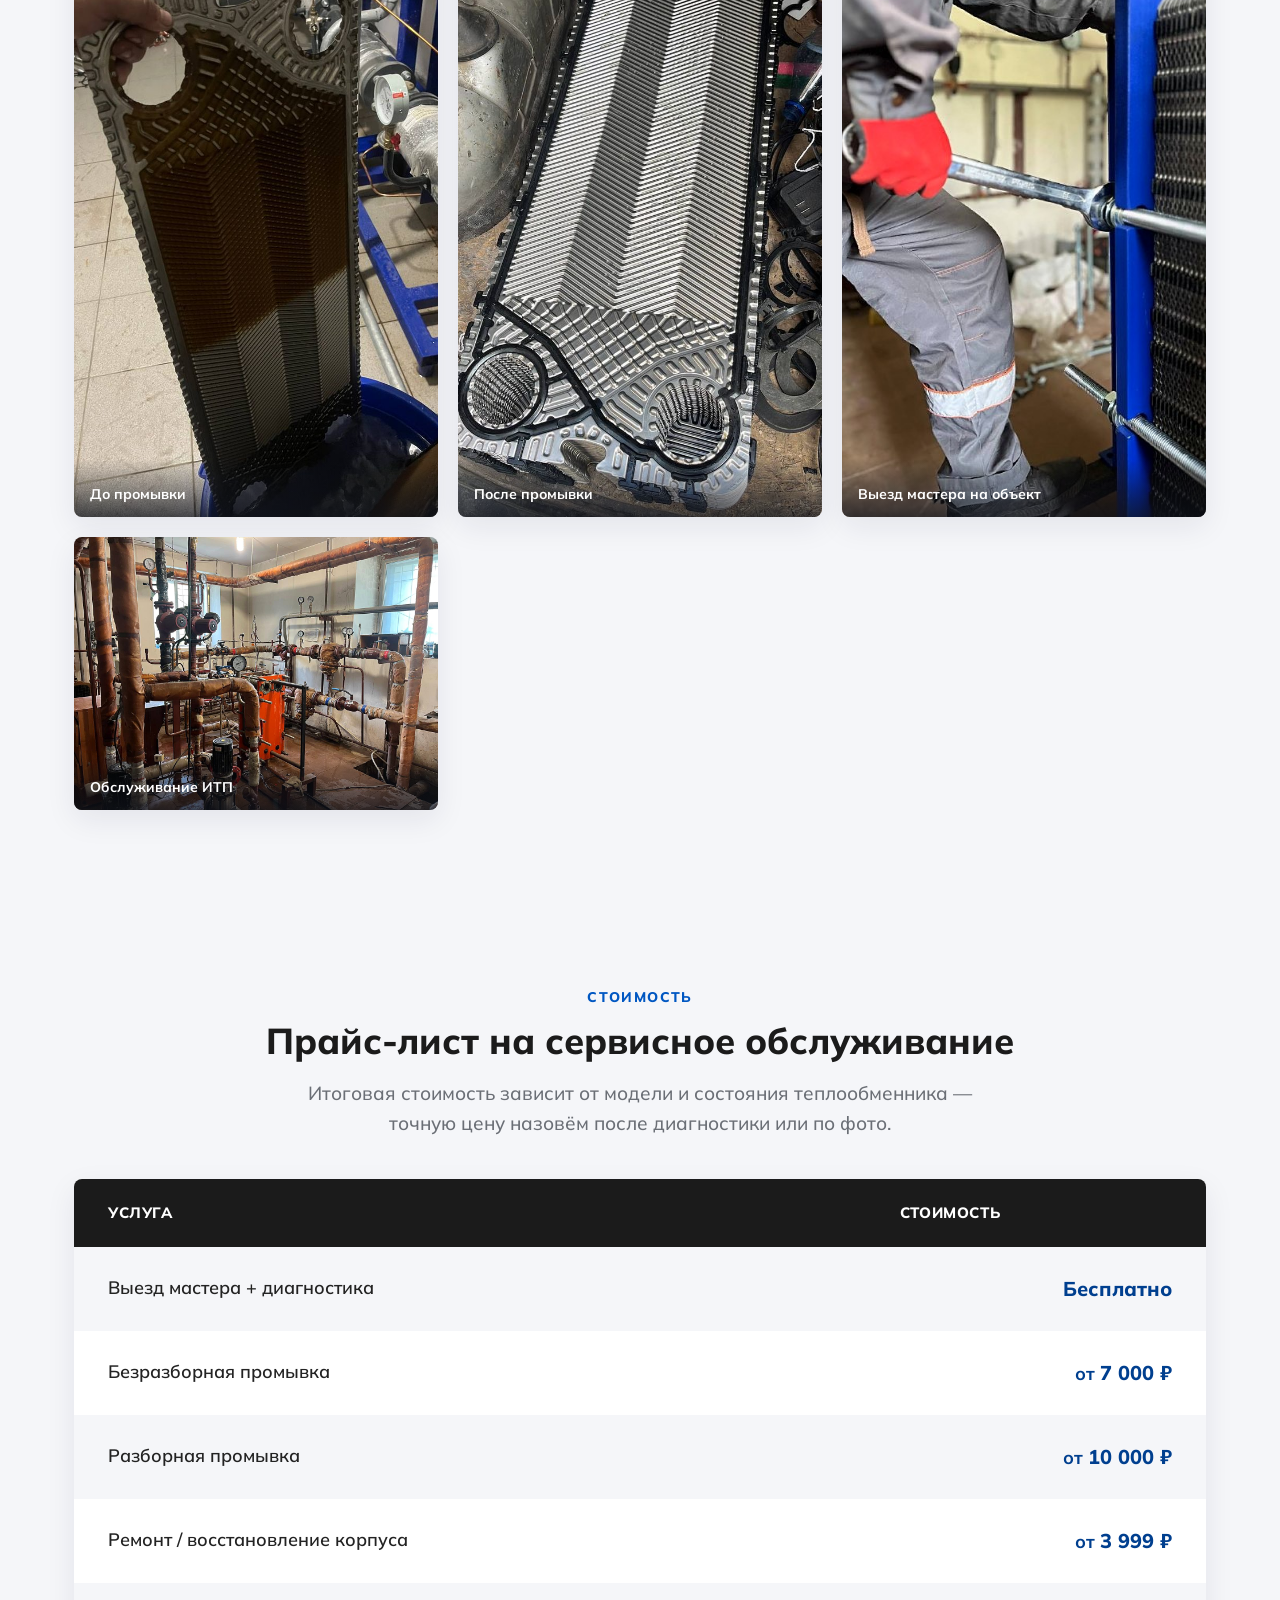
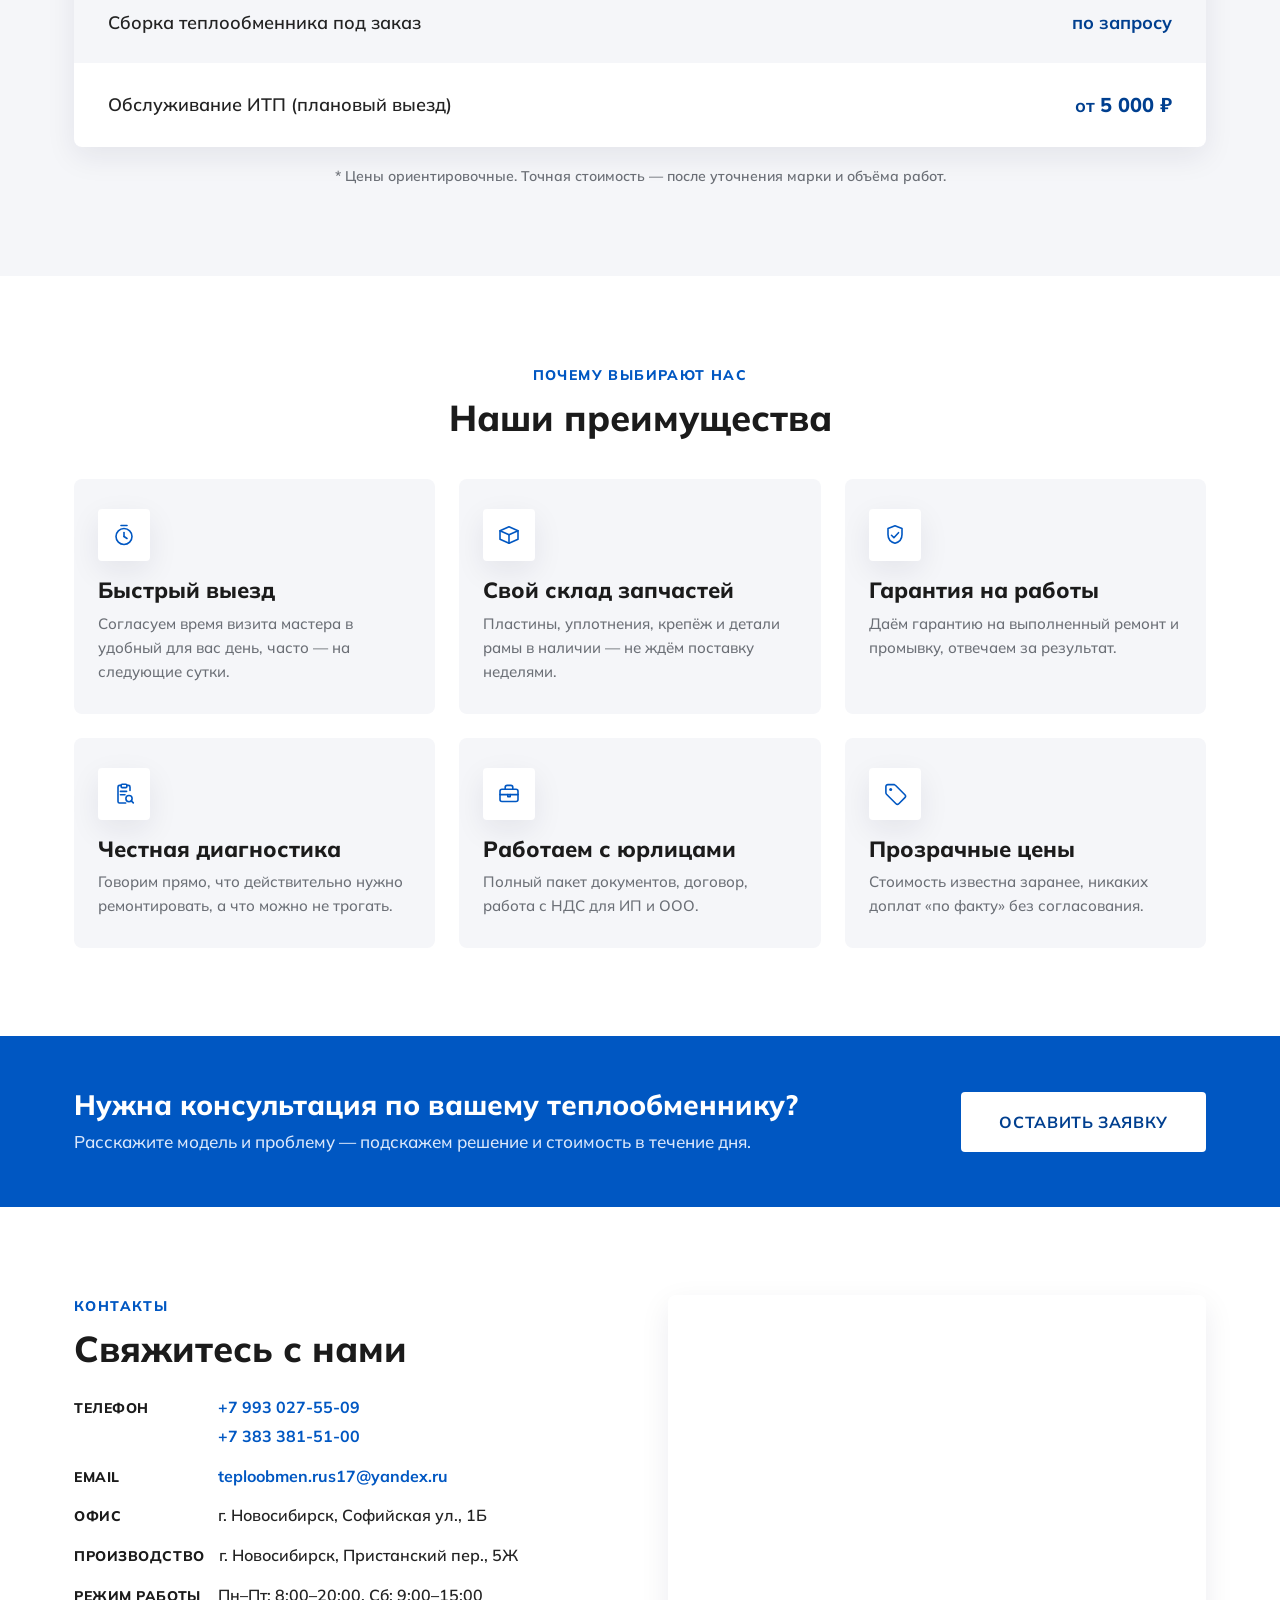
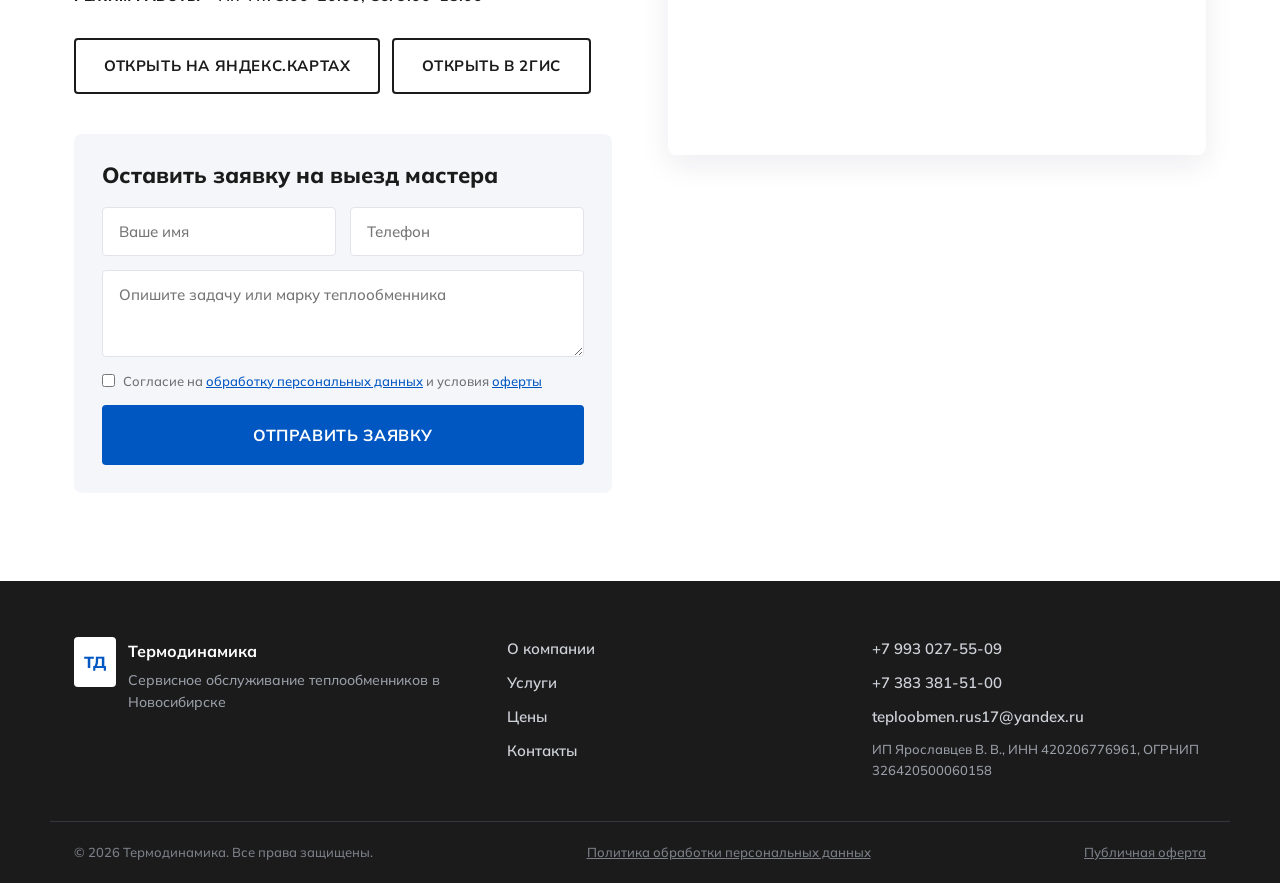
==== commit b4511dbb: "Добавлены фото до/после промывки, мастера за работой и ИТП в галерею - Отдельные кадры «До промывки»" ====
--- a/index.html
+++ b/index.html
@@ -228,6 +228,22 @@
       <figure class="photo gallery-item">
         <img src="img/before-after-single.jpg" alt="Пластина теплообменника до и после промывки" loading="lazy">
         <figcaption>До и после промывки</figcaption>
+      </figure>
+      <figure class="photo gallery-item">
+        <img src="img/before-plate-hand.jpg" alt="Пластина теплообменника с отложениями до промывки" loading="lazy">
+        <figcaption>До промывки</figcaption>
+      </figure>
+      <figure class="photo gallery-item">
+        <img src="img/after-plate-flat.jpg" alt="Чистая пластина теплообменника после промывки" loading="lazy">
+        <figcaption>После промывки</figcaption>
+      </figure>
+      <figure class="photo gallery-item">
+        <img src="img/gallery-master-work.jpg" alt="Мастер собирает теплообменник на объекте" loading="lazy">
+        <figcaption>Выезд мастера на объект</figcaption>
+      </figure>
+      <figure class="photo gallery-item">
+        <img src="img/gallery-itp-room.jpg" alt="Обслуживание индивидуального теплового пункта" loading="lazy">
+        <figcaption>Обслуживание ИТП</figcaption>
       </figure>
     </div>
   </div>
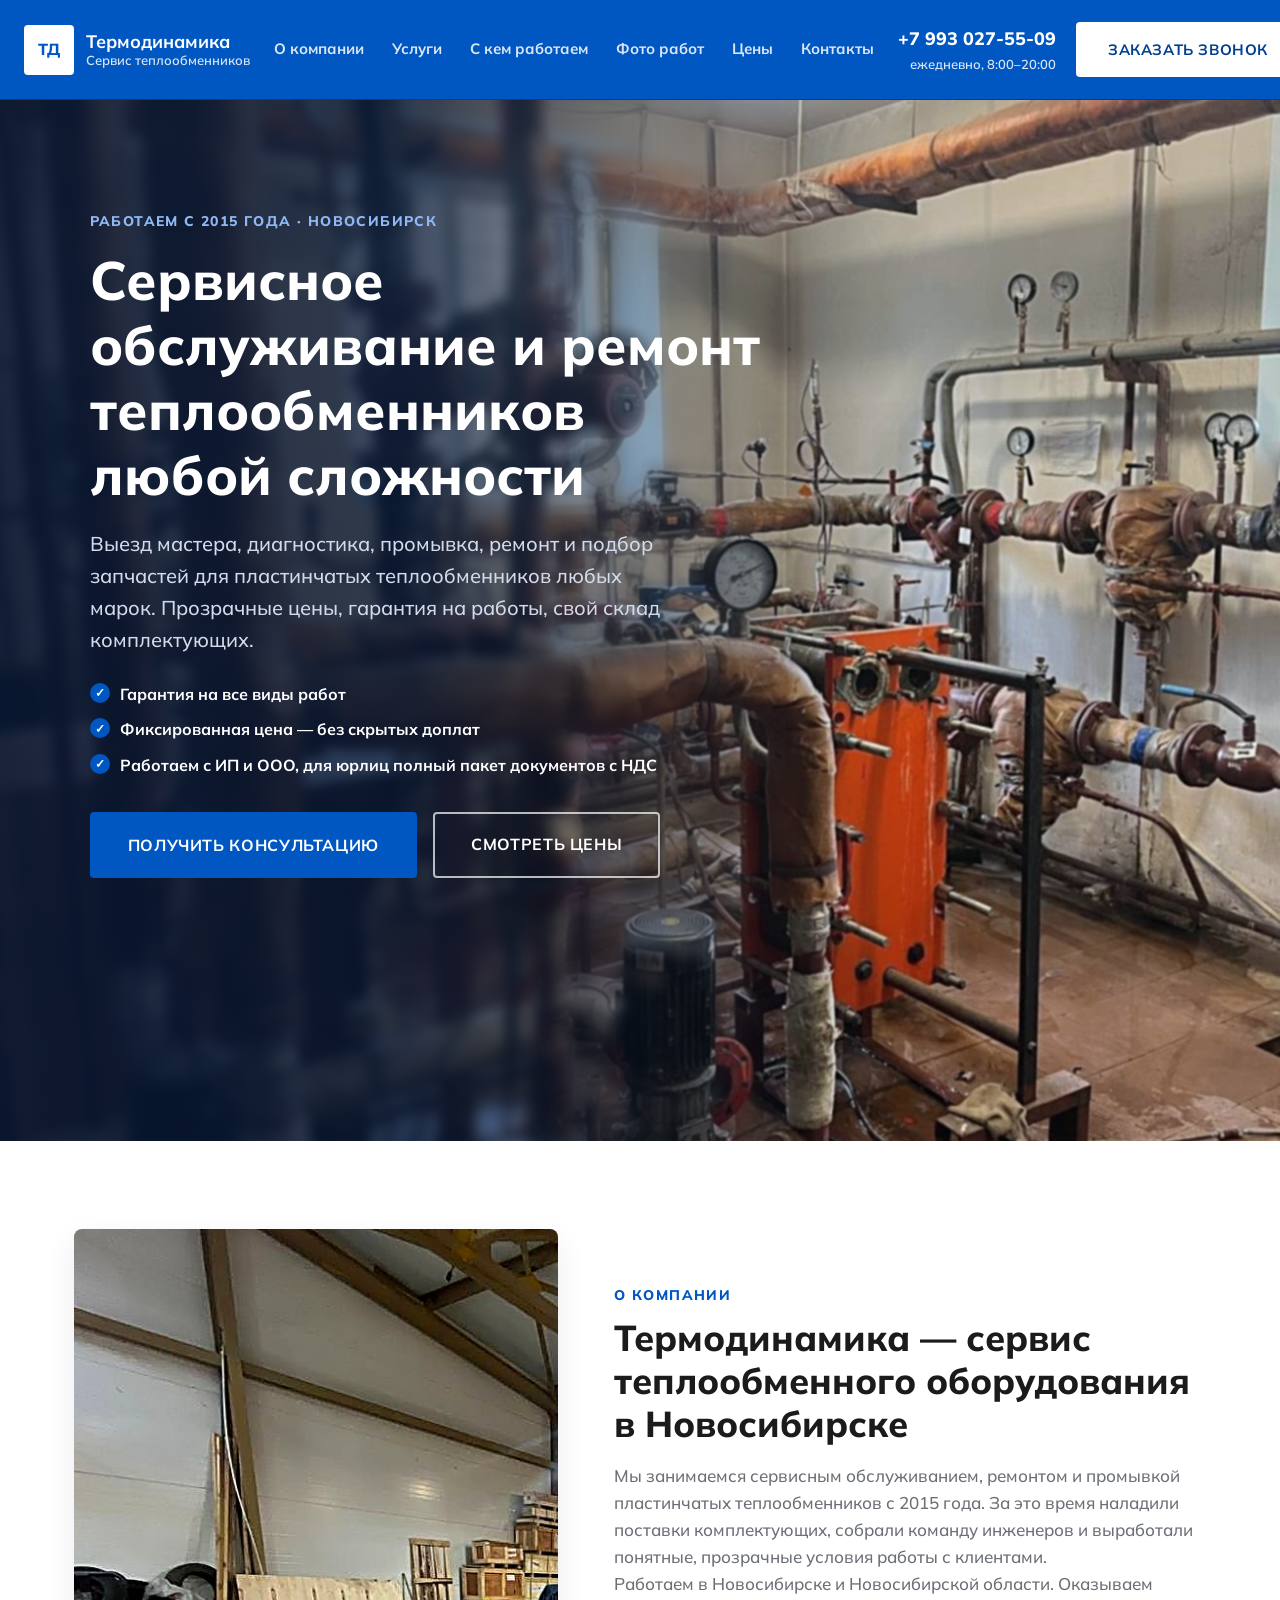
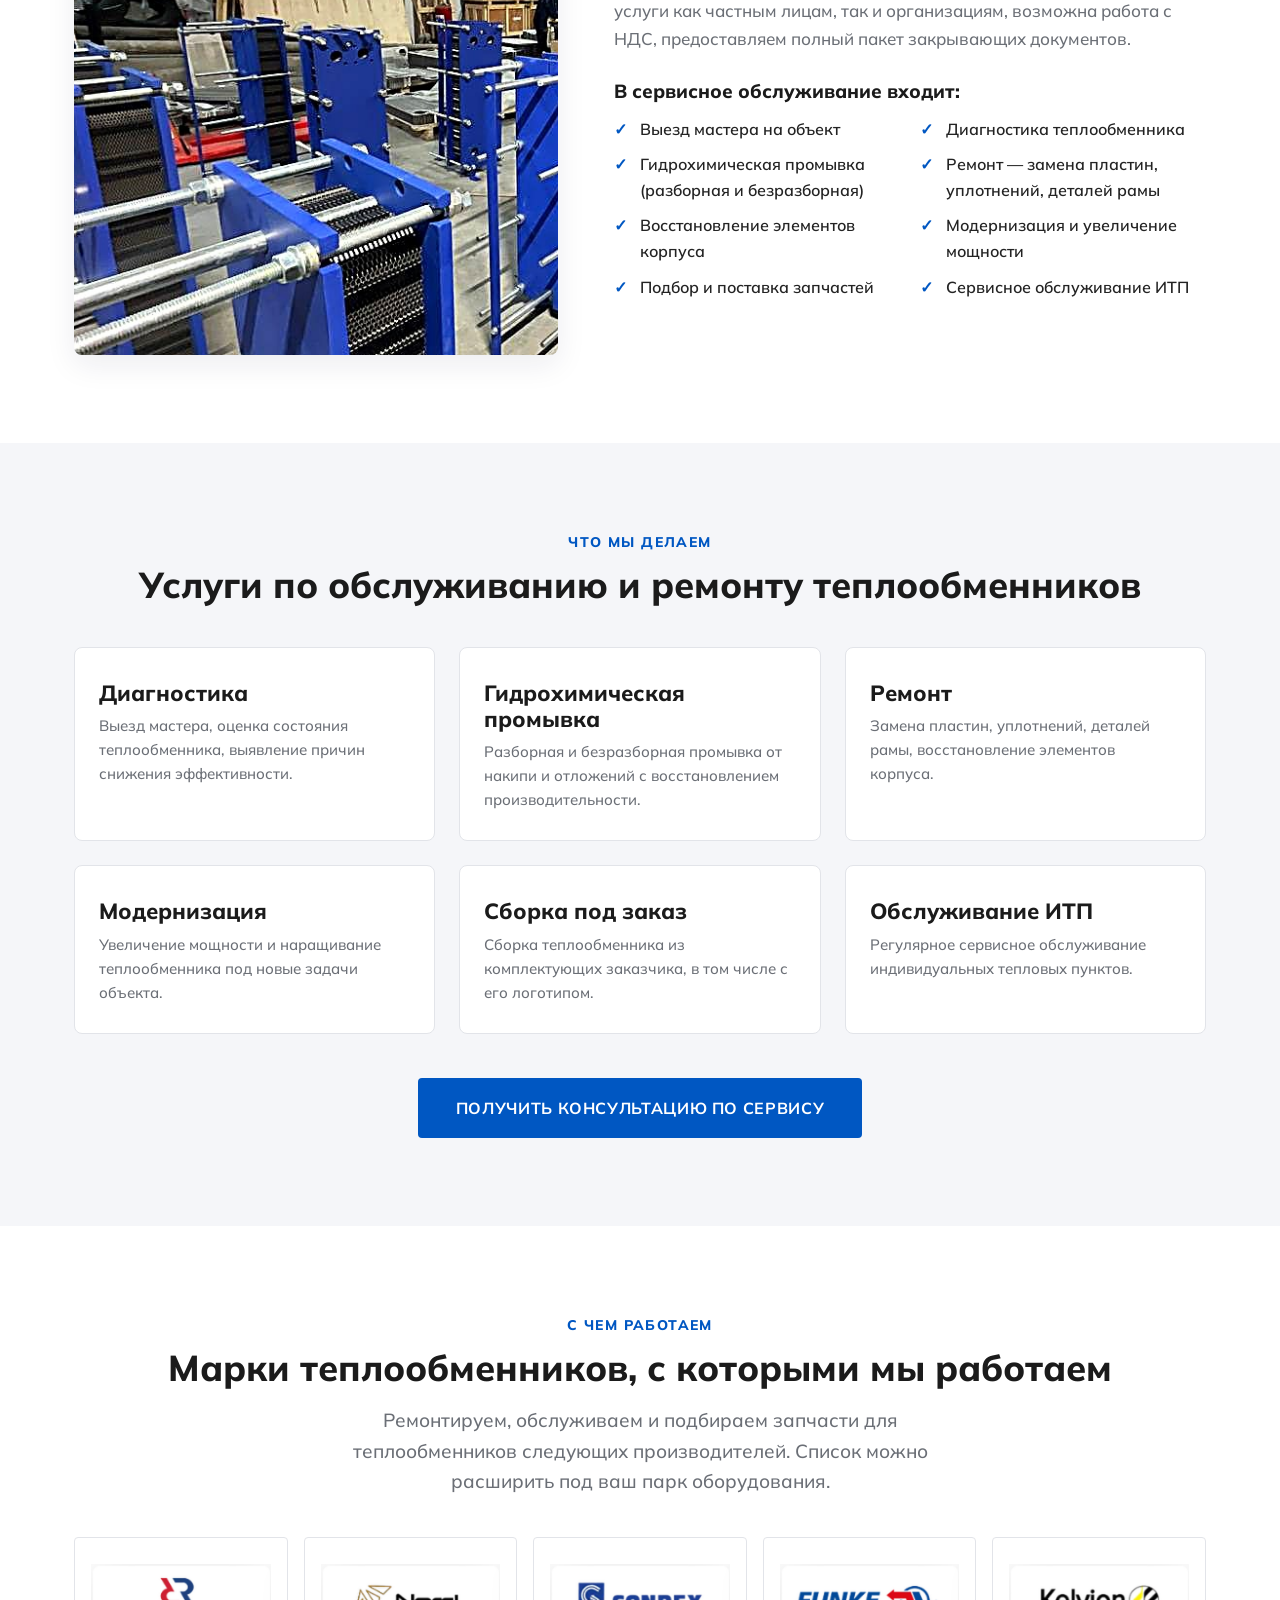
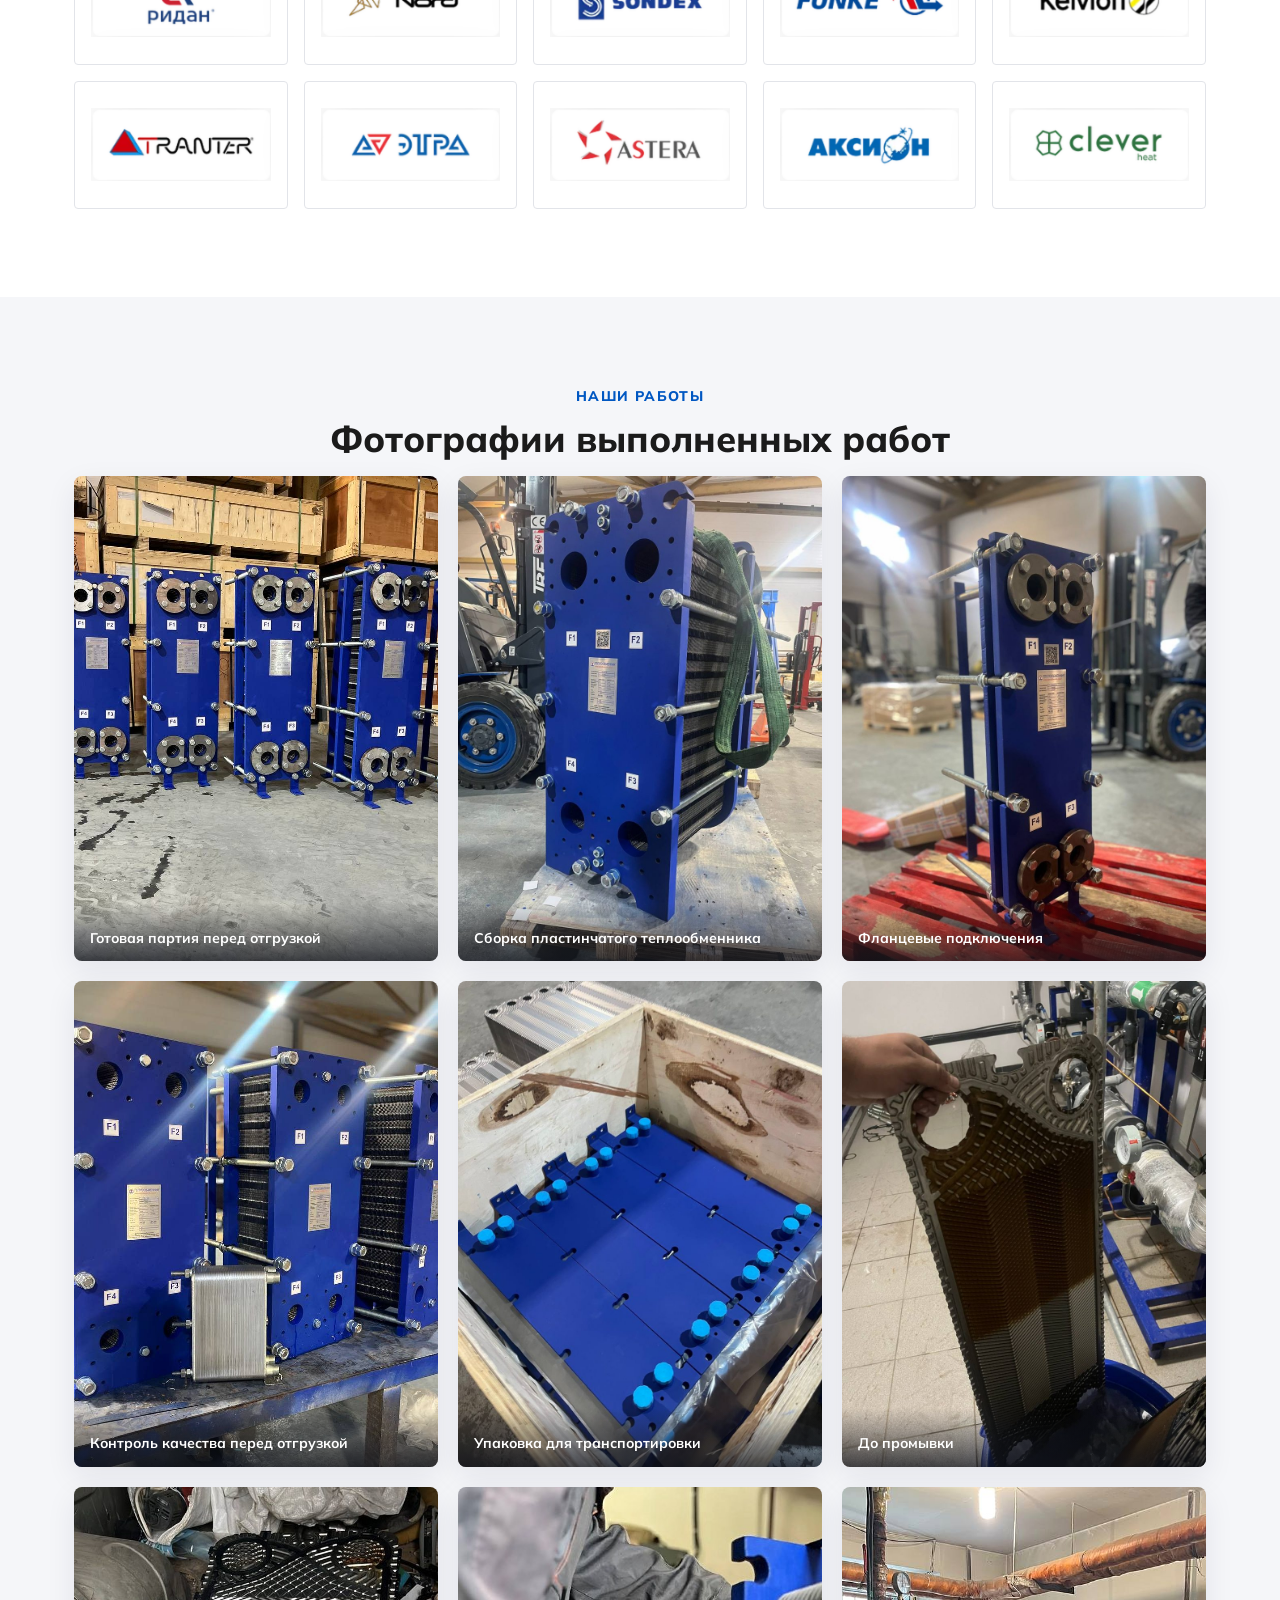
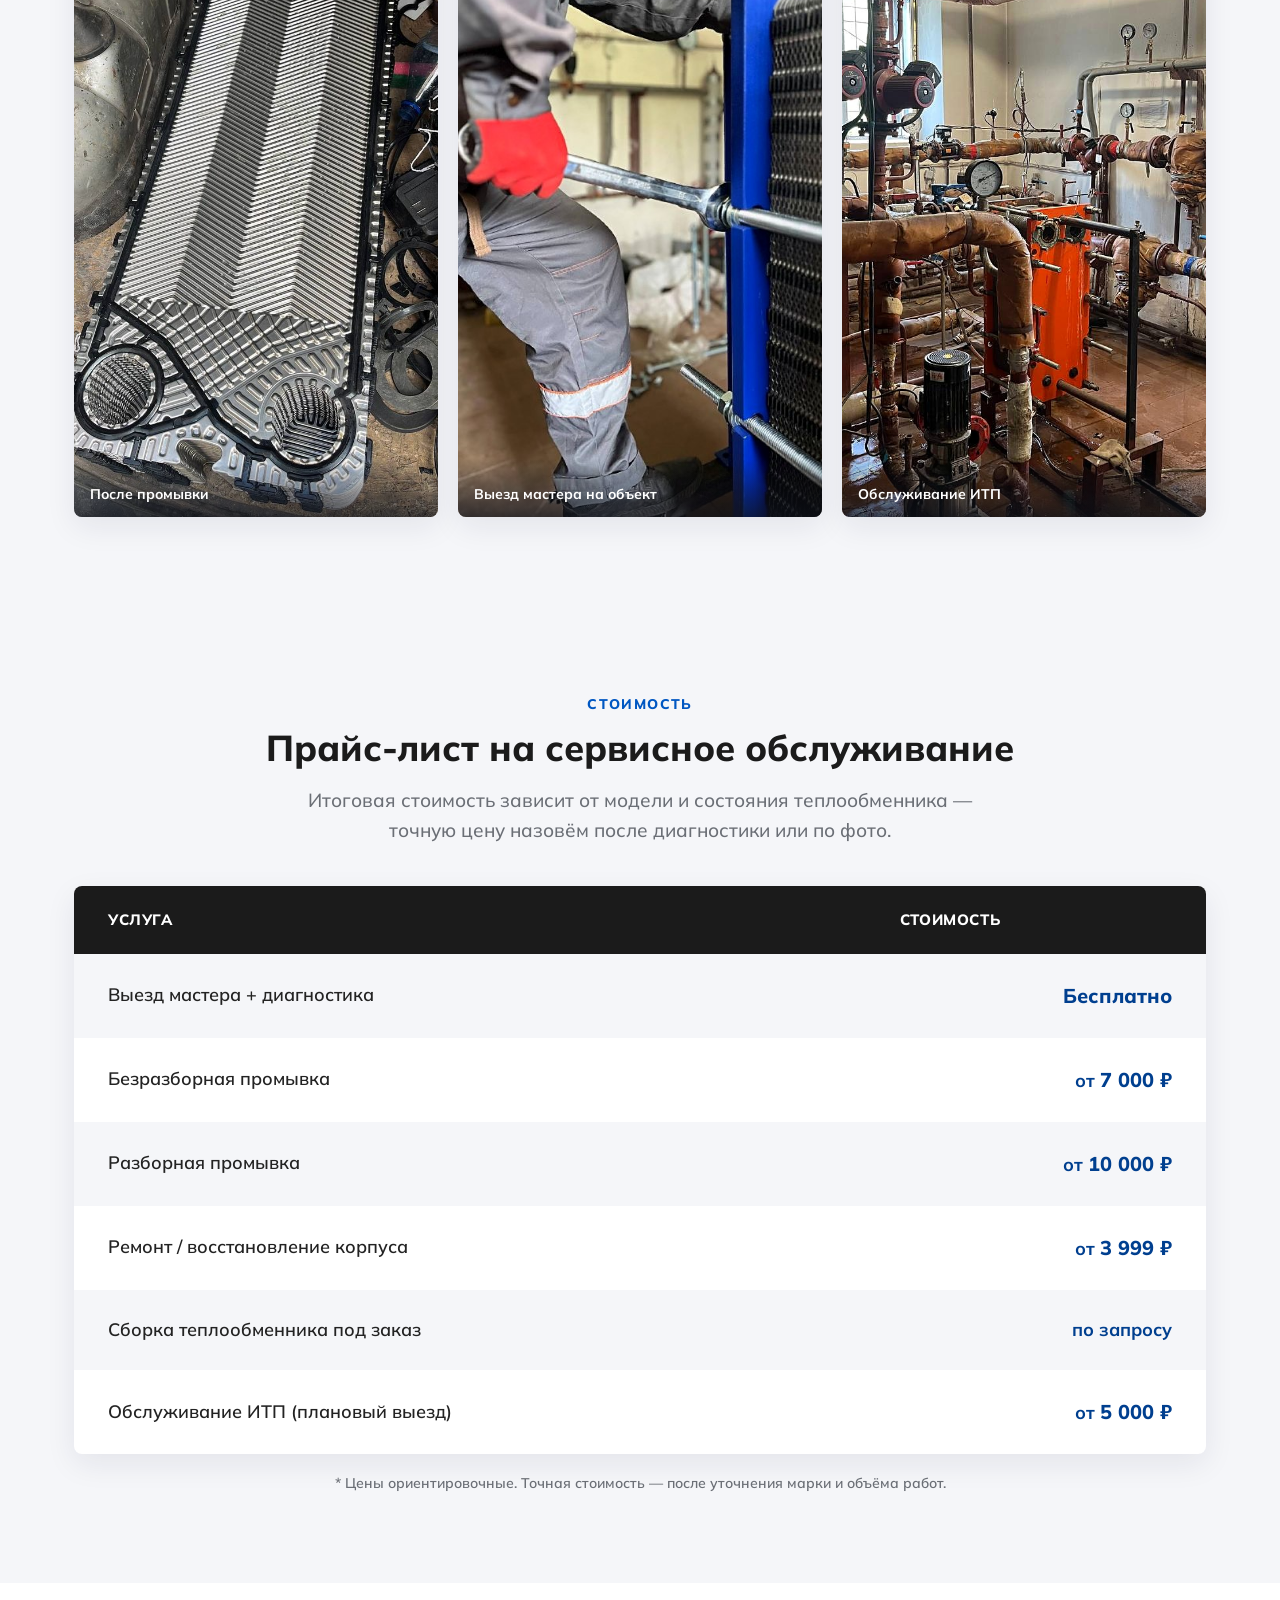
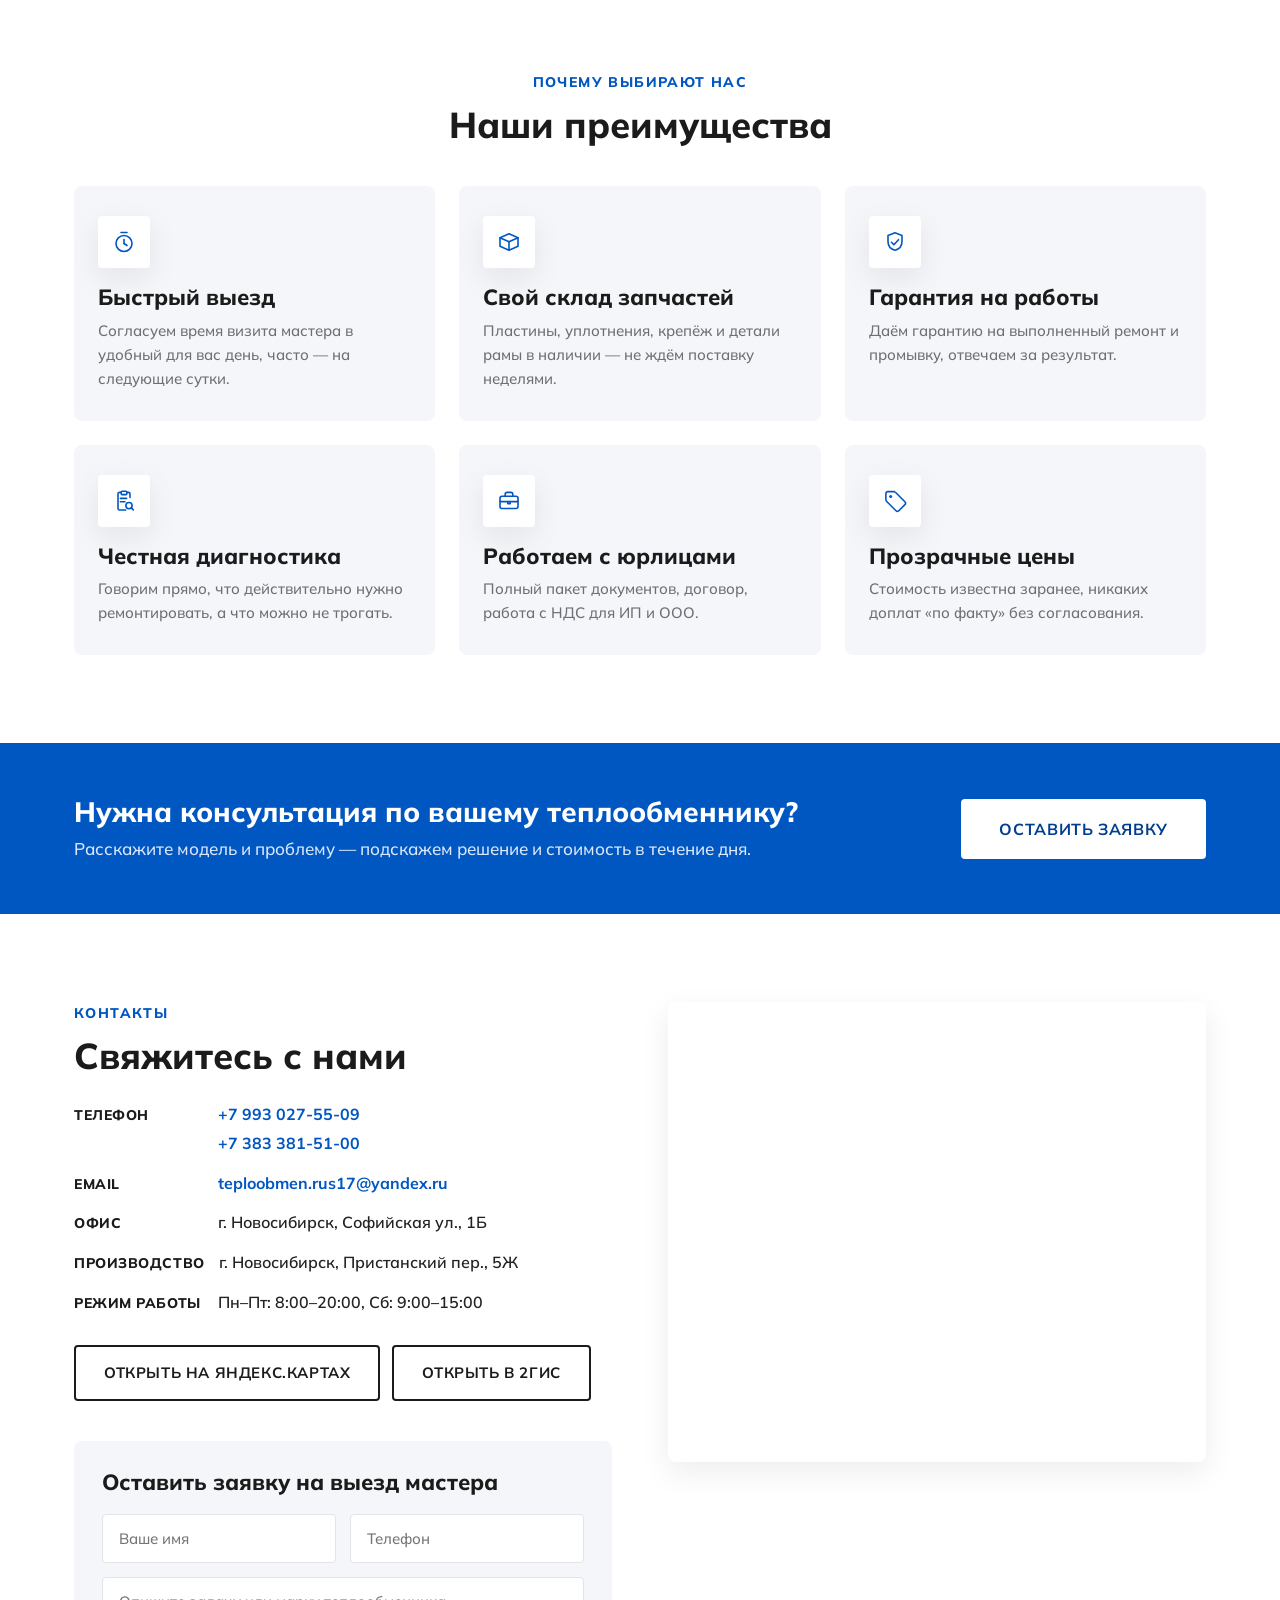
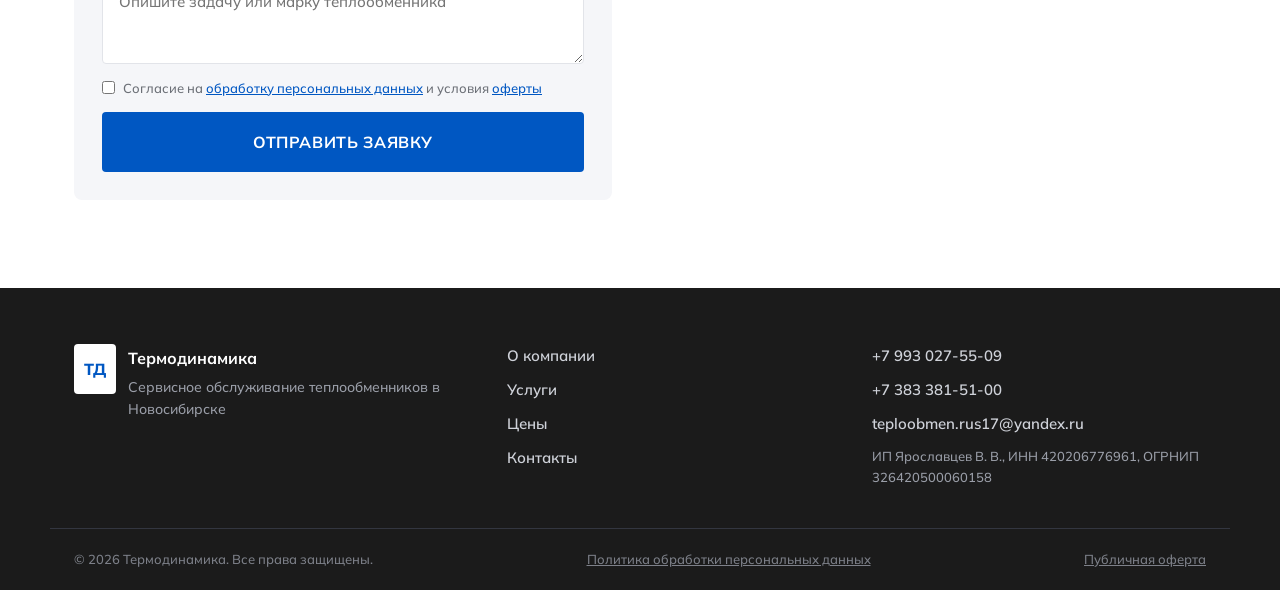
==== commit c7b700ab: "Убрано составное фото «до и после промывки» из галереи (заменено отдельными до/после)" ====
--- a/index.html
+++ b/index.html
@@ -224,10 +224,6 @@
       <figure class="photo gallery-item">
         <img src="img/gallery-packing.jpg" alt="Упаковка теплообменника для транспортировки" loading="lazy">
         <figcaption>Упаковка для транспортировки</figcaption>
-      </figure>
-      <figure class="photo gallery-item">
-        <img src="img/before-after-single.jpg" alt="Пластина теплообменника до и после промывки" loading="lazy">
-        <figcaption>До и после промывки</figcaption>
       </figure>
       <figure class="photo gallery-item">
         <img src="img/before-plate-hand.jpg" alt="Пластина теплообменника с отложениями до промывки" loading="lazy">
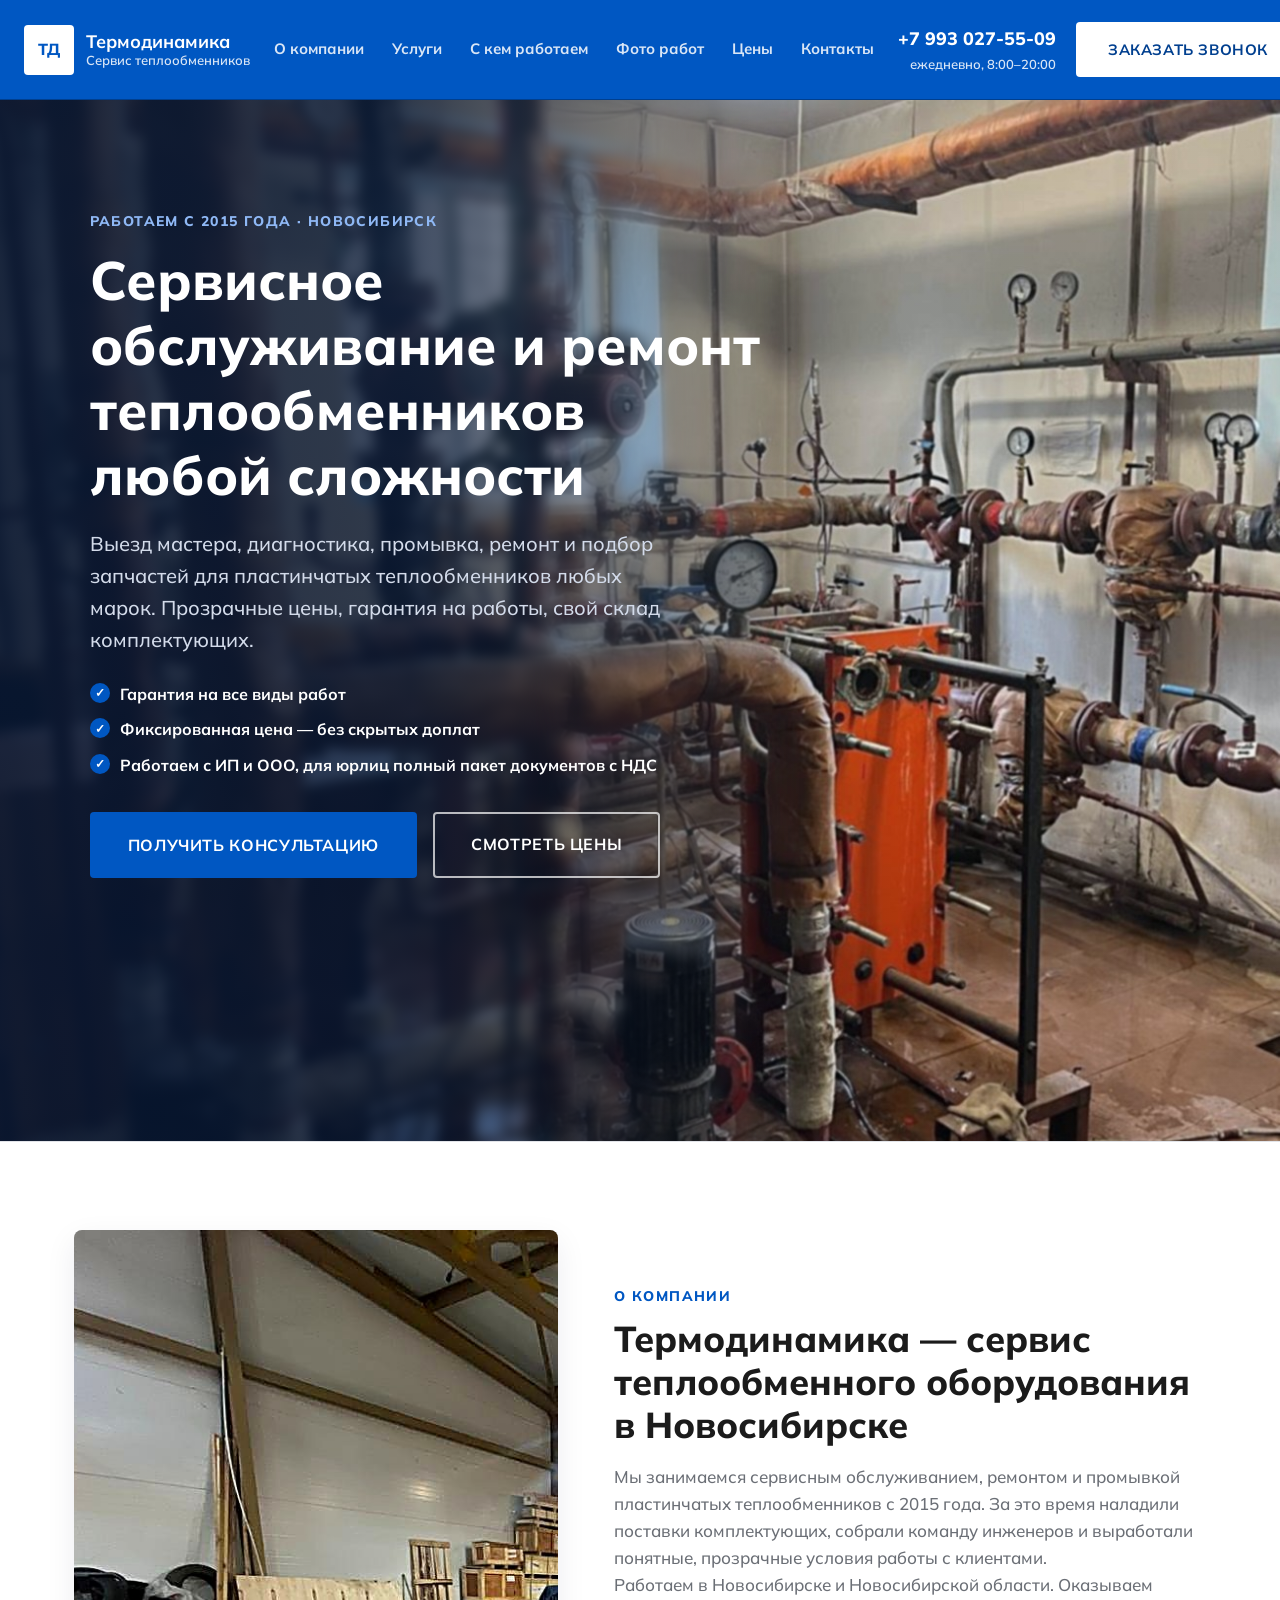
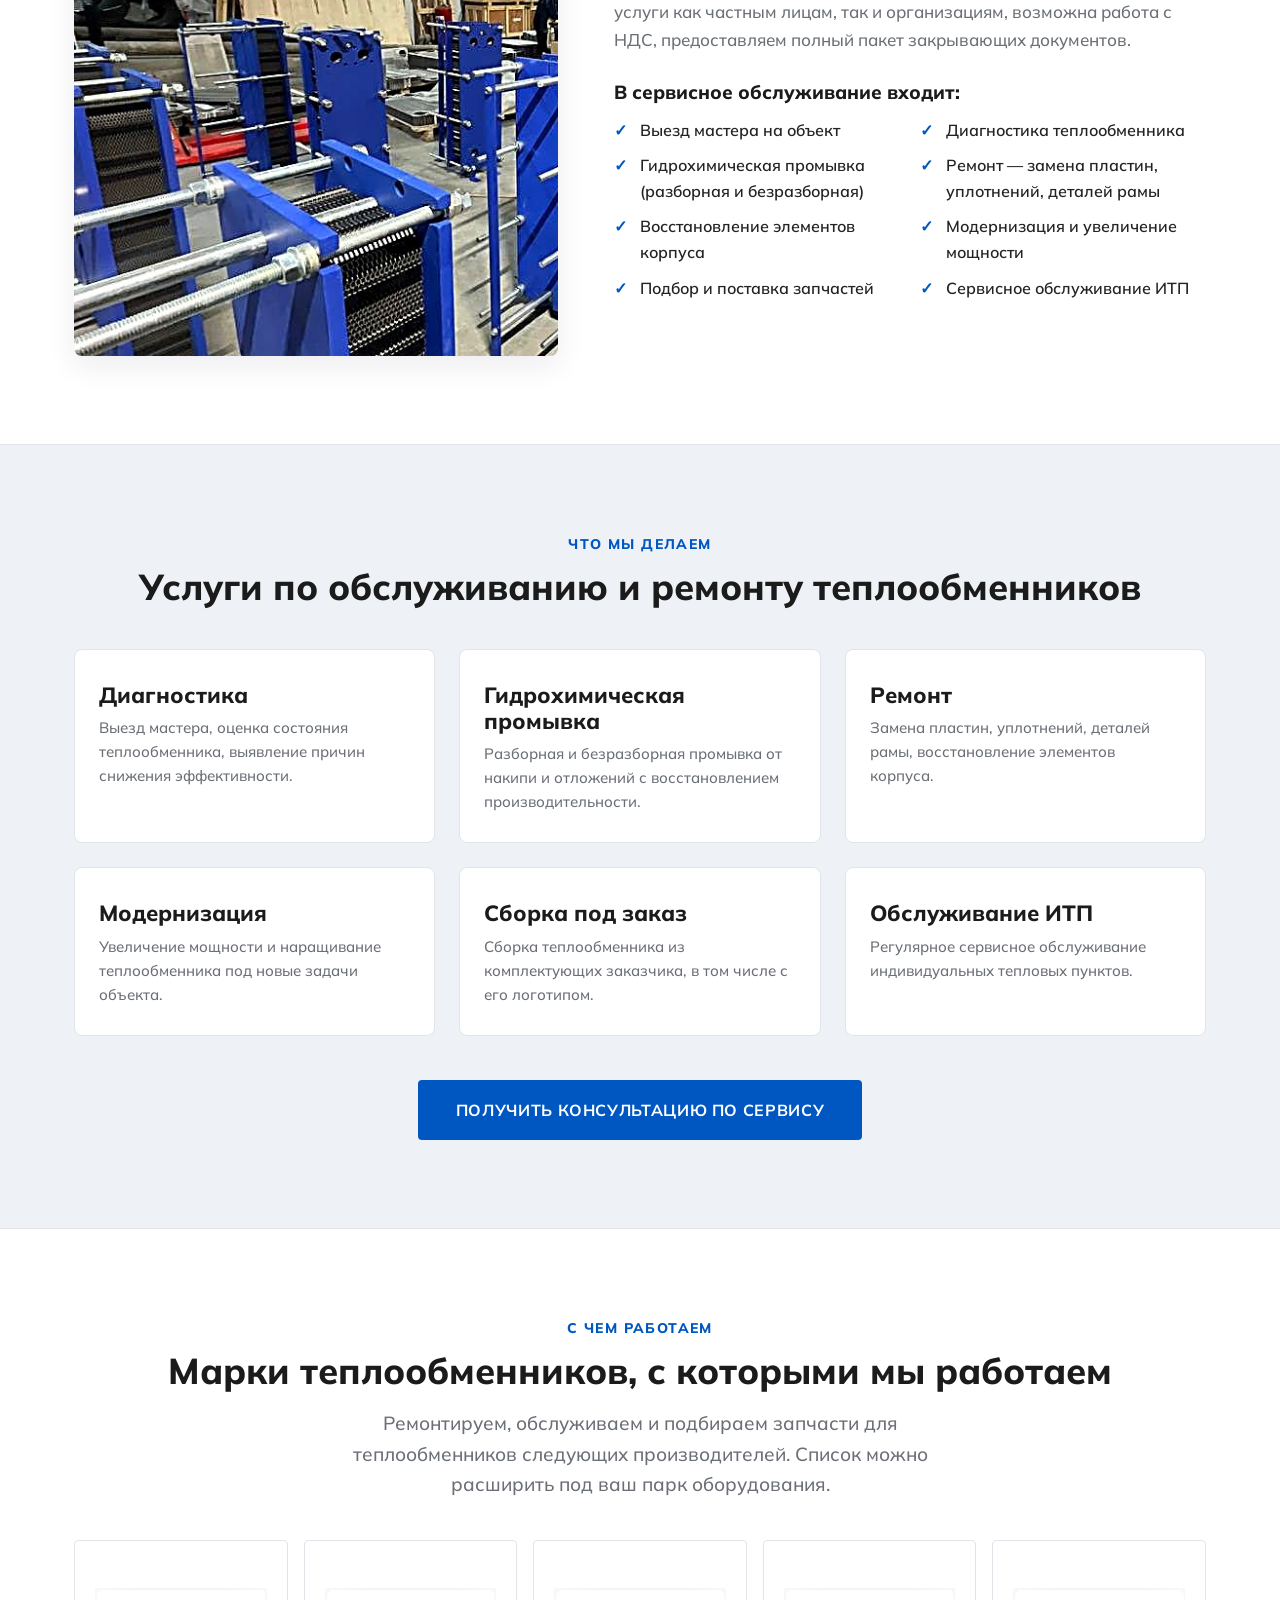
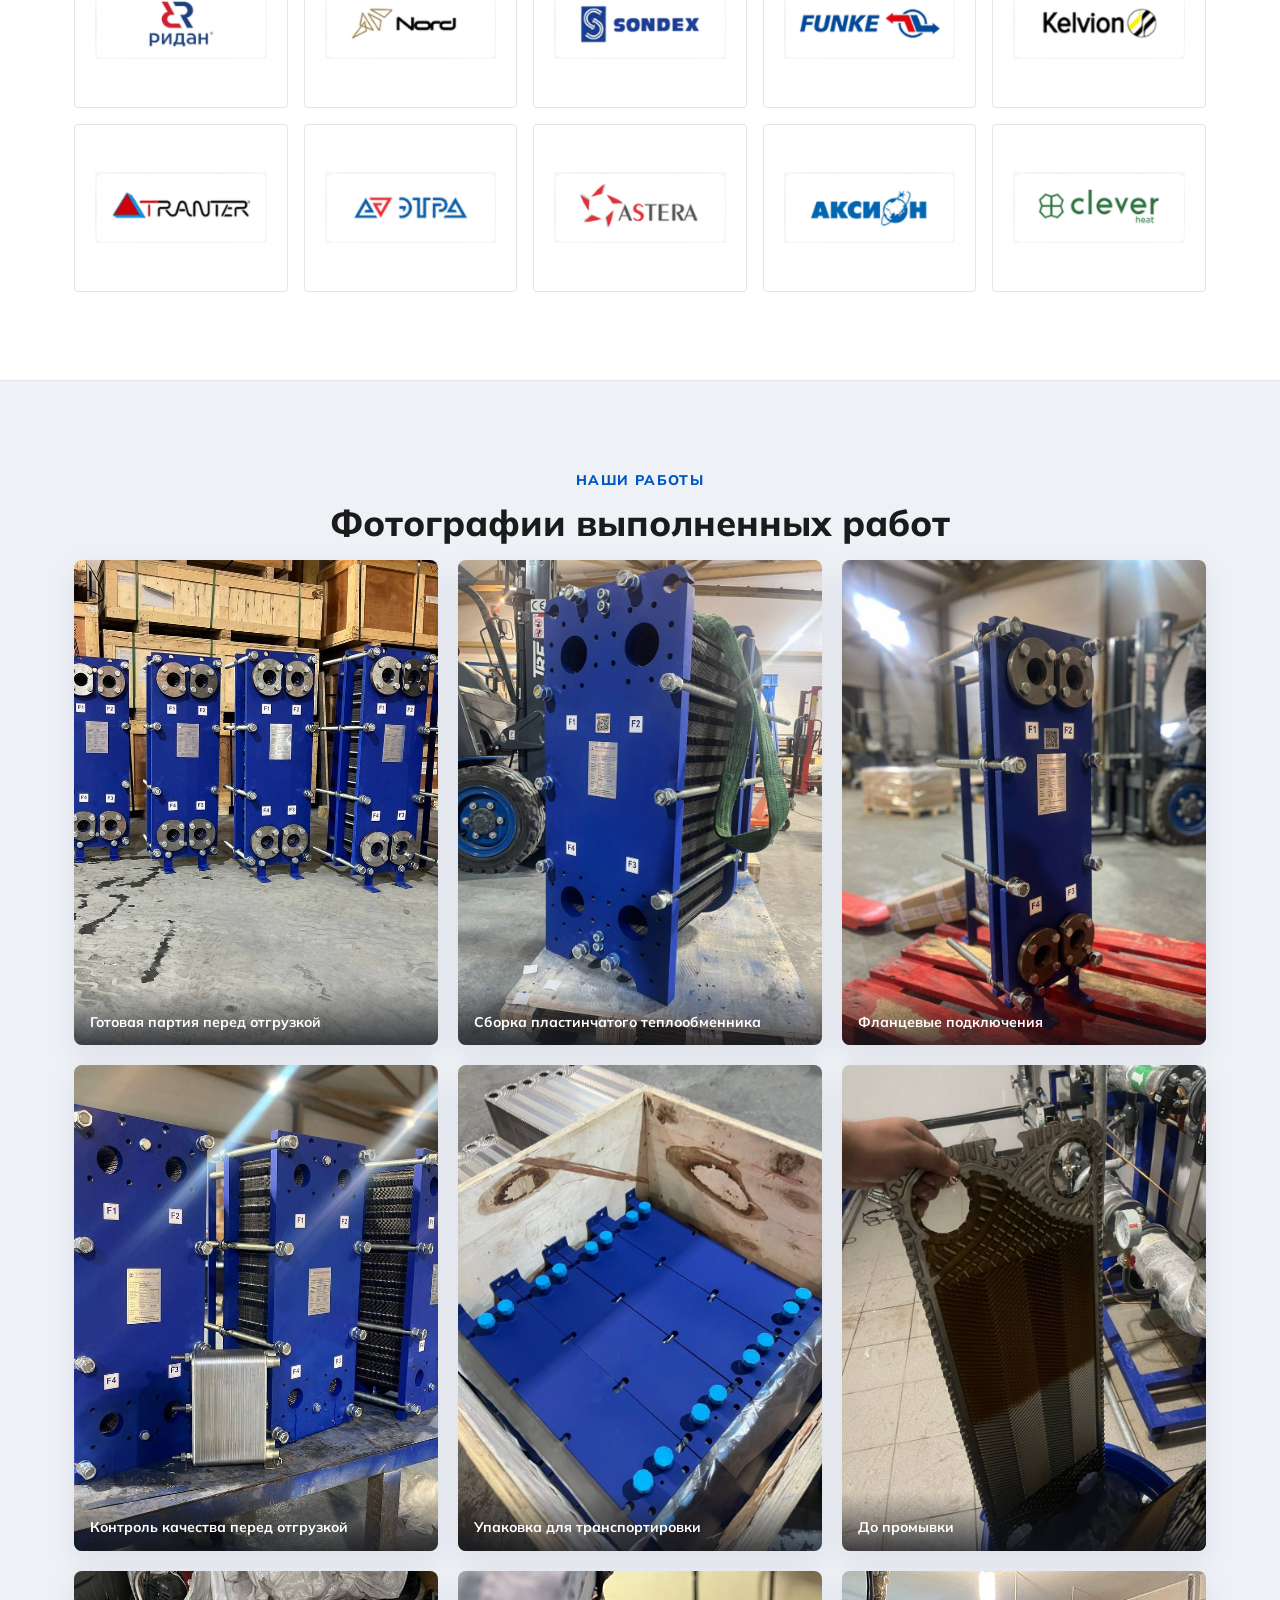
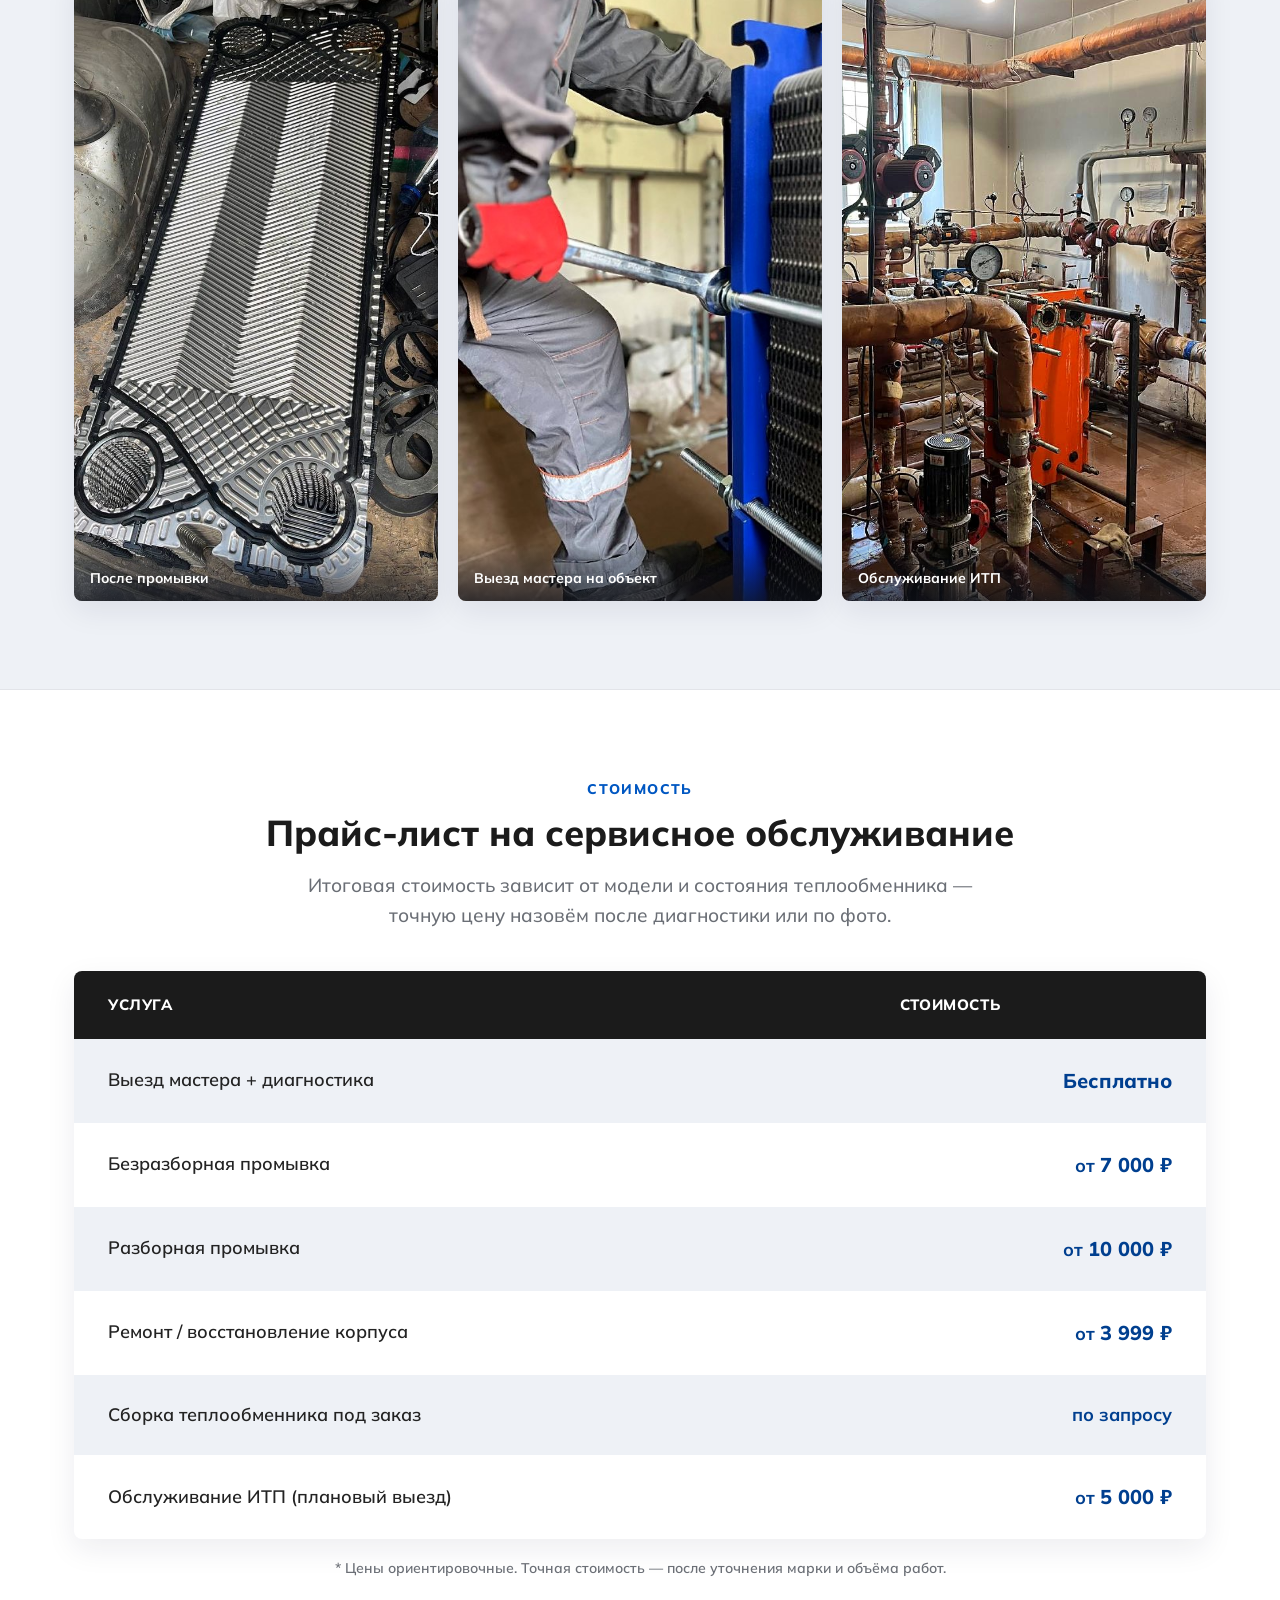
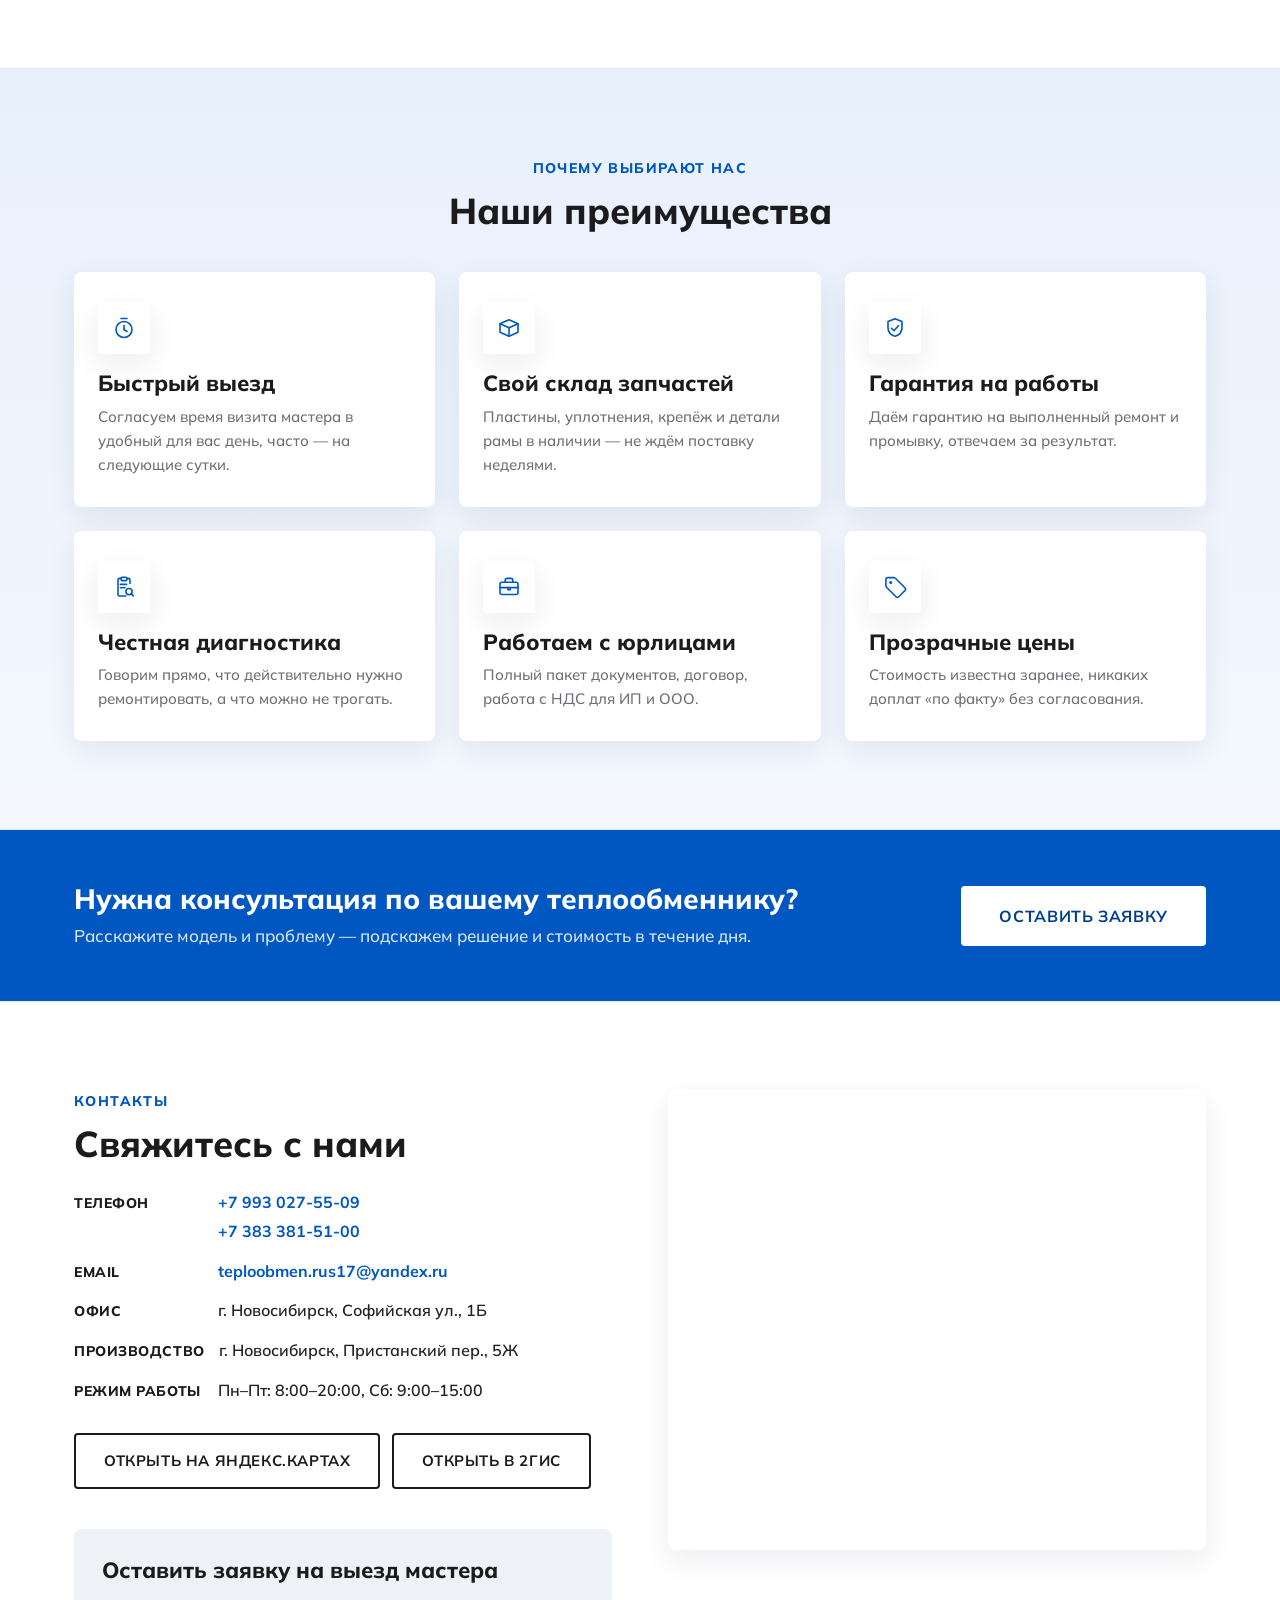
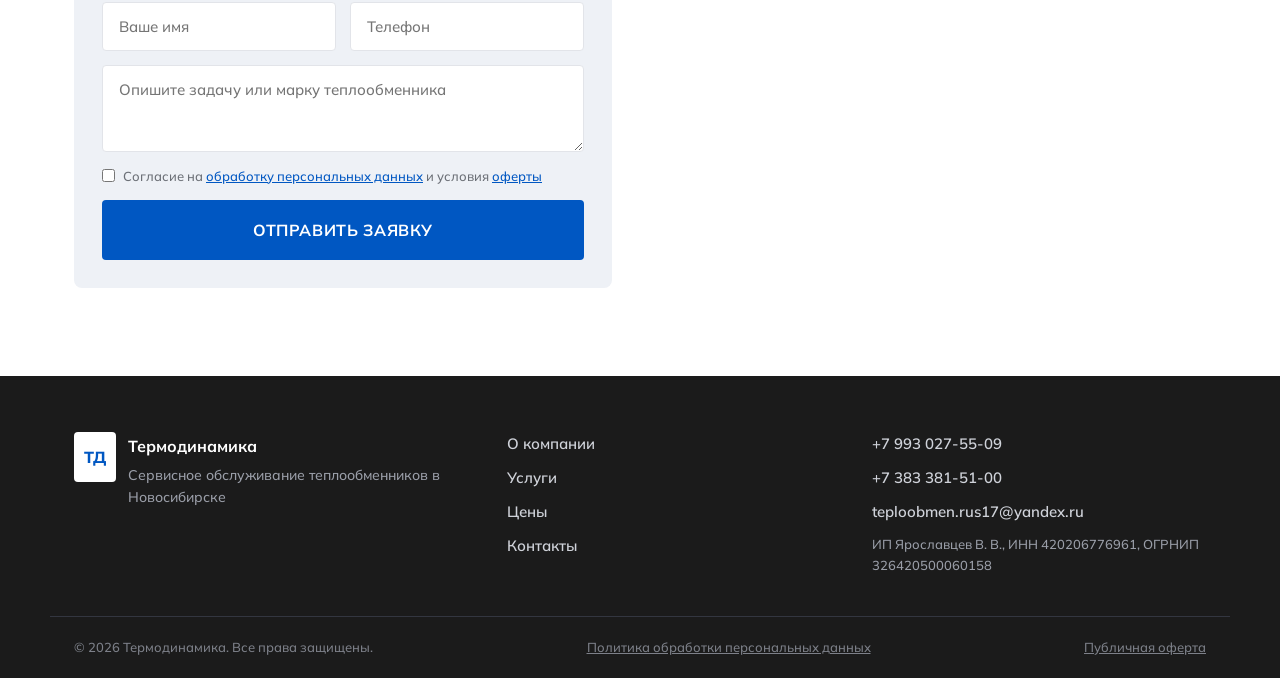
==== commit 8fc0a922: "Визуально разделены блоки секций, чтобы не сливались в одну ленту - Серый фон секций сделан заметнее" ====
--- a/index.html
+++ b/index.html
@@ -246,7 +246,7 @@
 </section>
 
 <!-- ===================== ЦЕНЫ ===================== -->
-<section class="section section-gray" id="prices">
+<section class="section" id="prices">
   <div class="container">
     <p class="section-eyebrow center">Стоимость</p>
     <h2 class="center">Прайс-лист на сервисное обслуживание</h2>
@@ -295,7 +295,7 @@
 </section>
 
 <!-- ===================== ПРЕИМУЩЕСТВА ===================== -->
-<section class="section" id="advantages">
+<section class="section section-tint" id="advantages">
   <div class="container">
     <p class="section-eyebrow center">Почему выбирают нас</p>
     <h2 class="center">Наши преимущества</h2>
--- a/css/style.css
+++ b/css/style.css
@@ -12,7 +12,7 @@
   --dark: #1b1b1b;
   --text: #232323;
   --text-muted: #6b6f76;
-  --bg-gray: #f5f6f9;
+  --bg-gray: #eef1f6;
   --bg-gray-2: #eef0f4;
   --white: #ffffff;
   --border: #e2e4e9;
@@ -60,8 +60,13 @@
 
 .center{ text-align: center; margin-left: auto; margin-right: auto; }
 
-.section{ padding: 88px 0; }
+.section{ padding: 88px 0; border-top: 1px solid var(--border); }
 .section-gray{ background: var(--bg-gray); }
+.section-tint{
+  background: linear-gradient(180deg, var(--accent-light) 0%, #f4f8fe 100%);
+  border-top: 1px solid #d8e6fa;
+  border-bottom: 1px solid #d8e6fa;
+}
 
 .section-eyebrow{
   text-transform: uppercase;
@@ -453,17 +458,17 @@
   background: var(--white);
   border: 1px solid var(--border);
   border-radius: var(--radius-sm);
-  padding: 18px 16px;
+  padding: 20px;
   display: flex;
   align-items: center;
   justify-content: center;
-  min-height: 128px;
+  min-height: 168px;
   transition: box-shadow .2s ease, transform .2s ease;
 }
 .brand-chip:hover{ box-shadow: var(--shadow); transform: translateY(-2px); }
 .brand-chip img{
   max-width: 100%;
-  max-height: 76px;
+  max-height: 118px;
   width: auto;
   object-fit: contain;
 }
@@ -539,7 +544,8 @@
 .adv-card{
   padding: 30px 24px;
   border-radius: var(--radius-md);
-  background: var(--bg-gray);
+  background: var(--white);
+  box-shadow: var(--shadow);
   text-align: left;
 }
 .adv-icon{
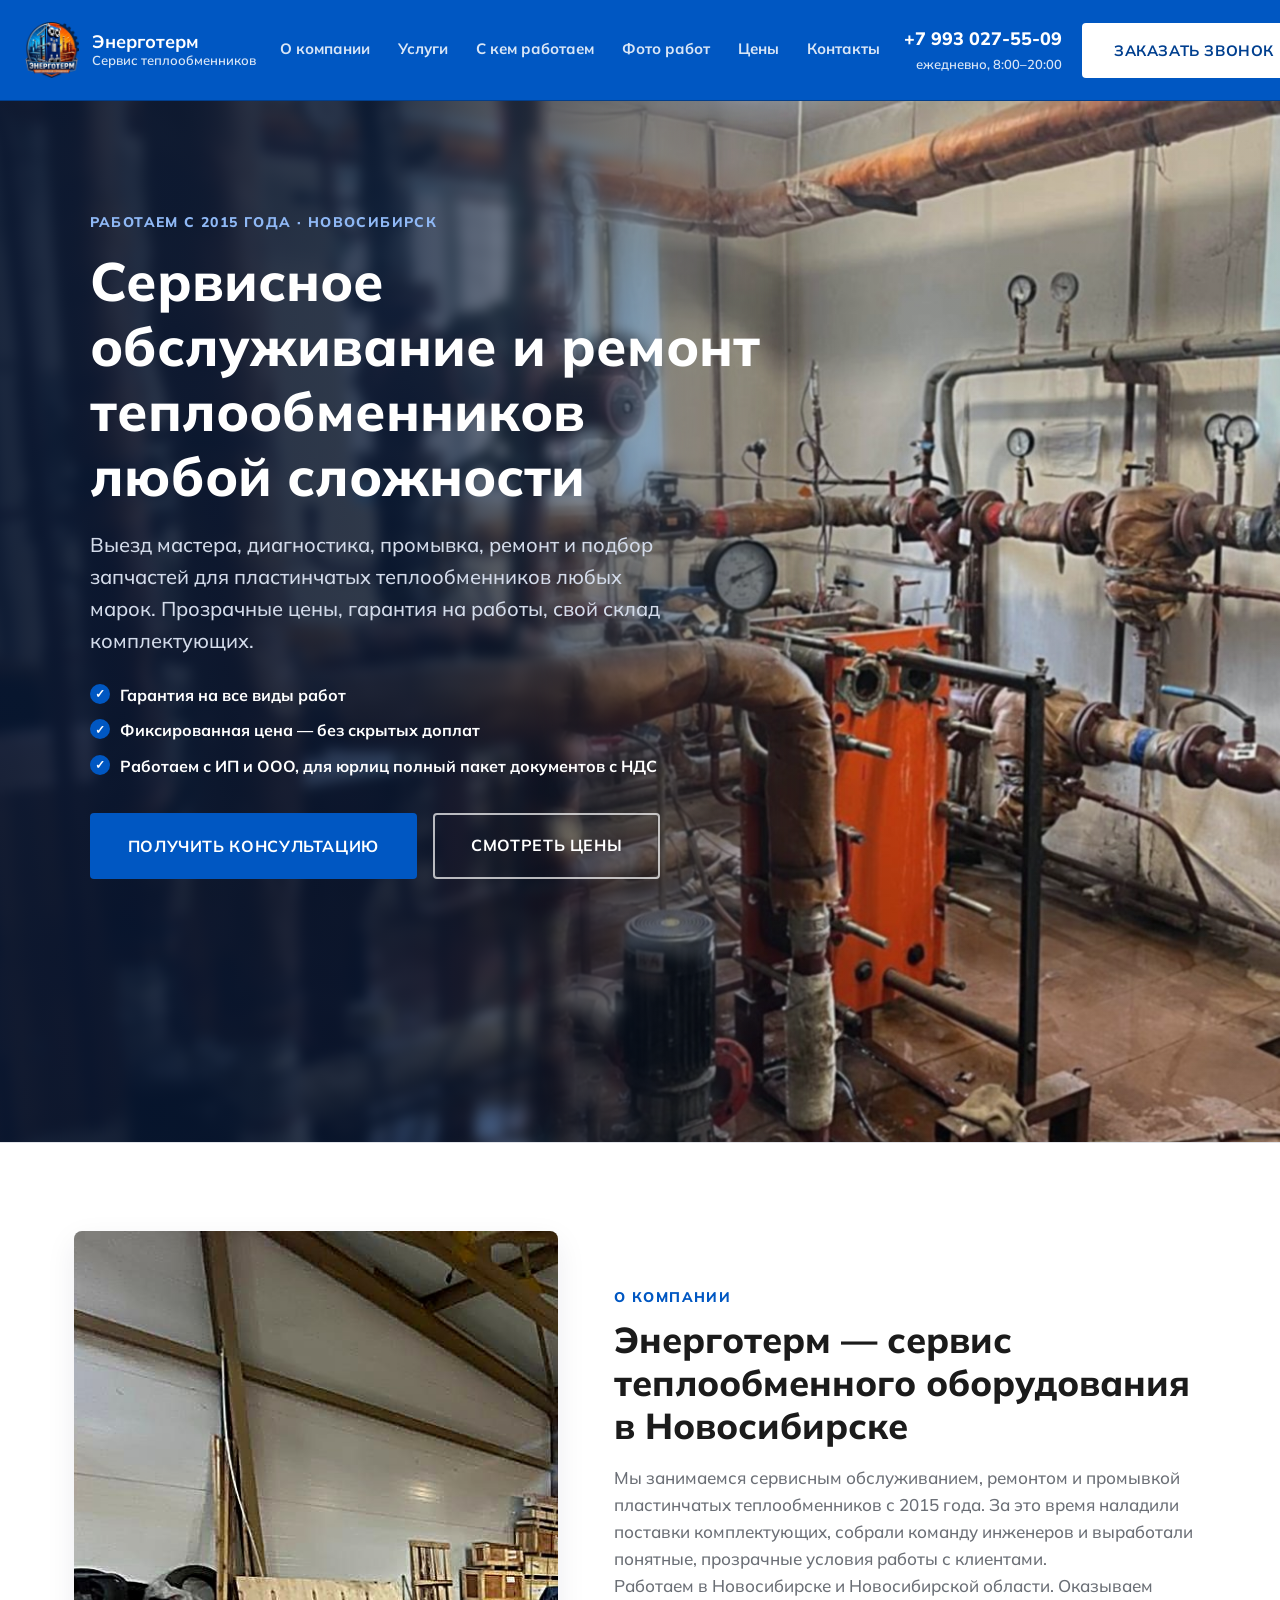
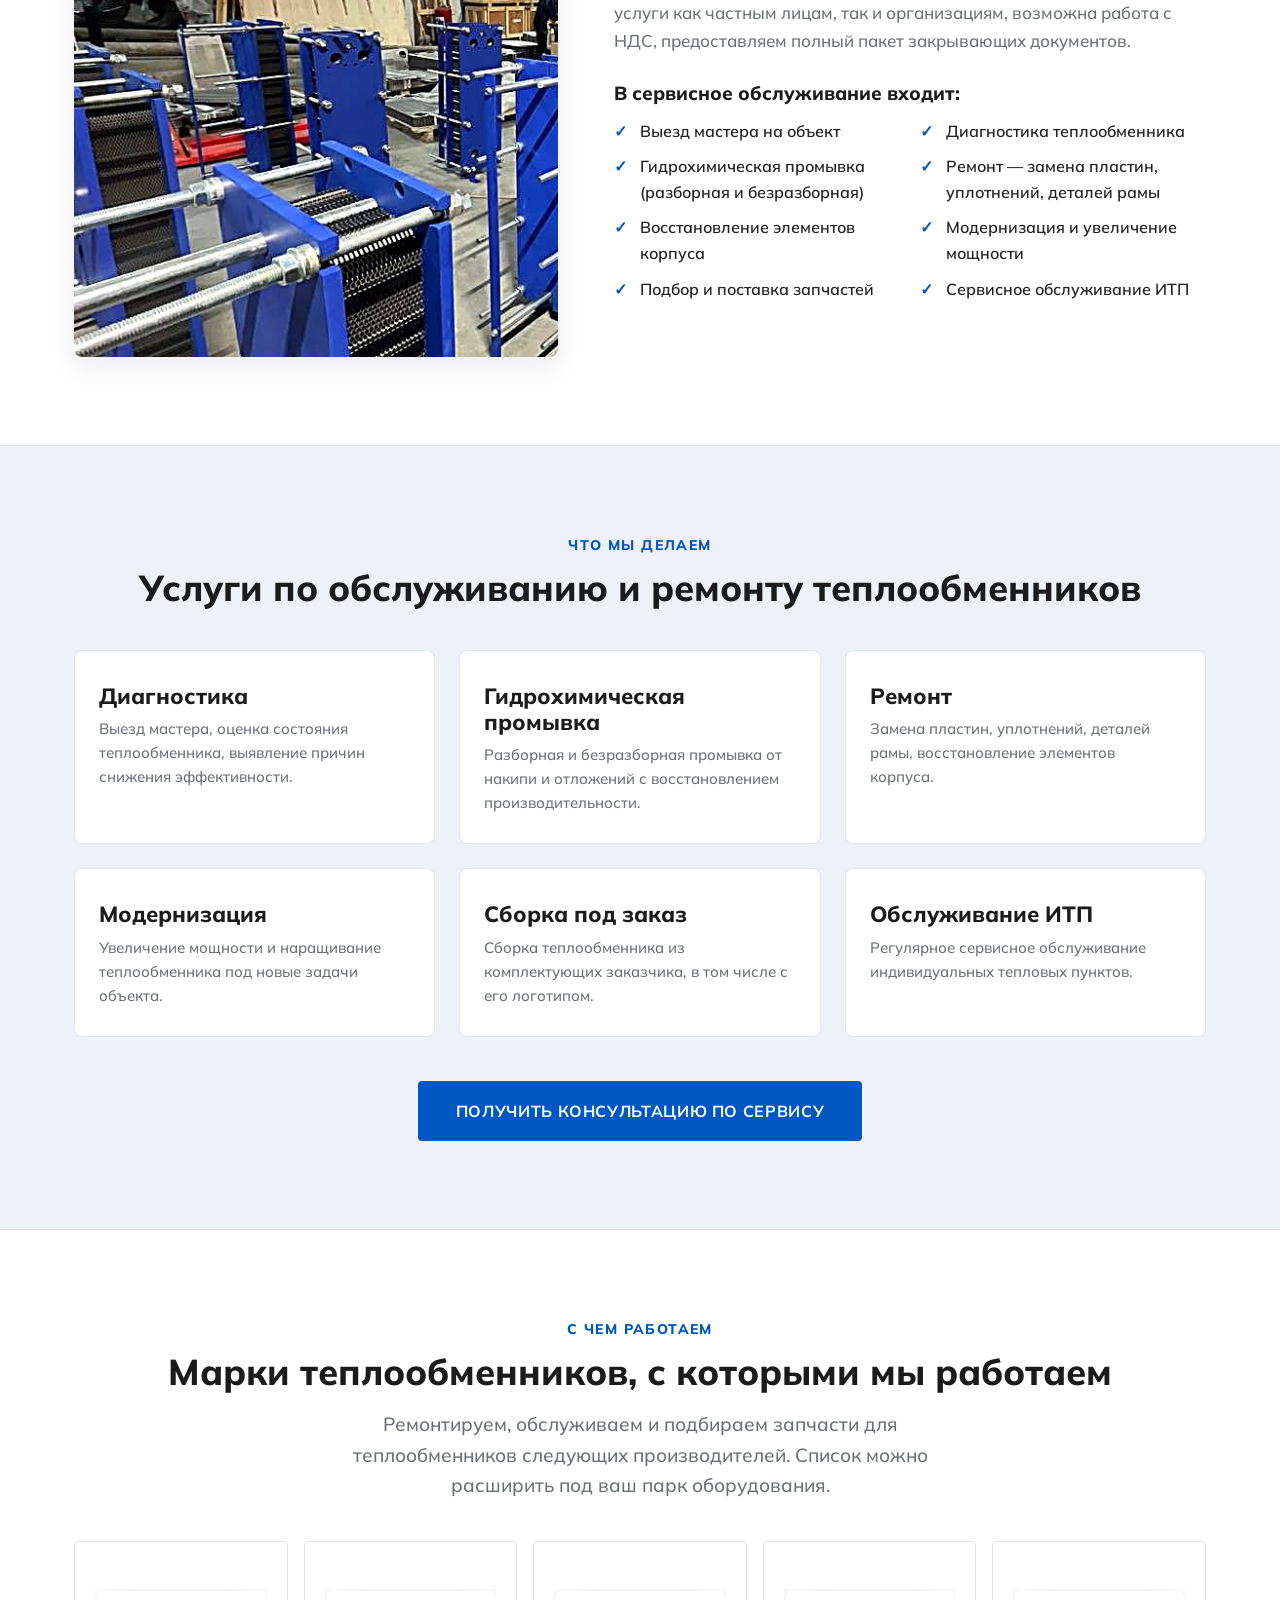
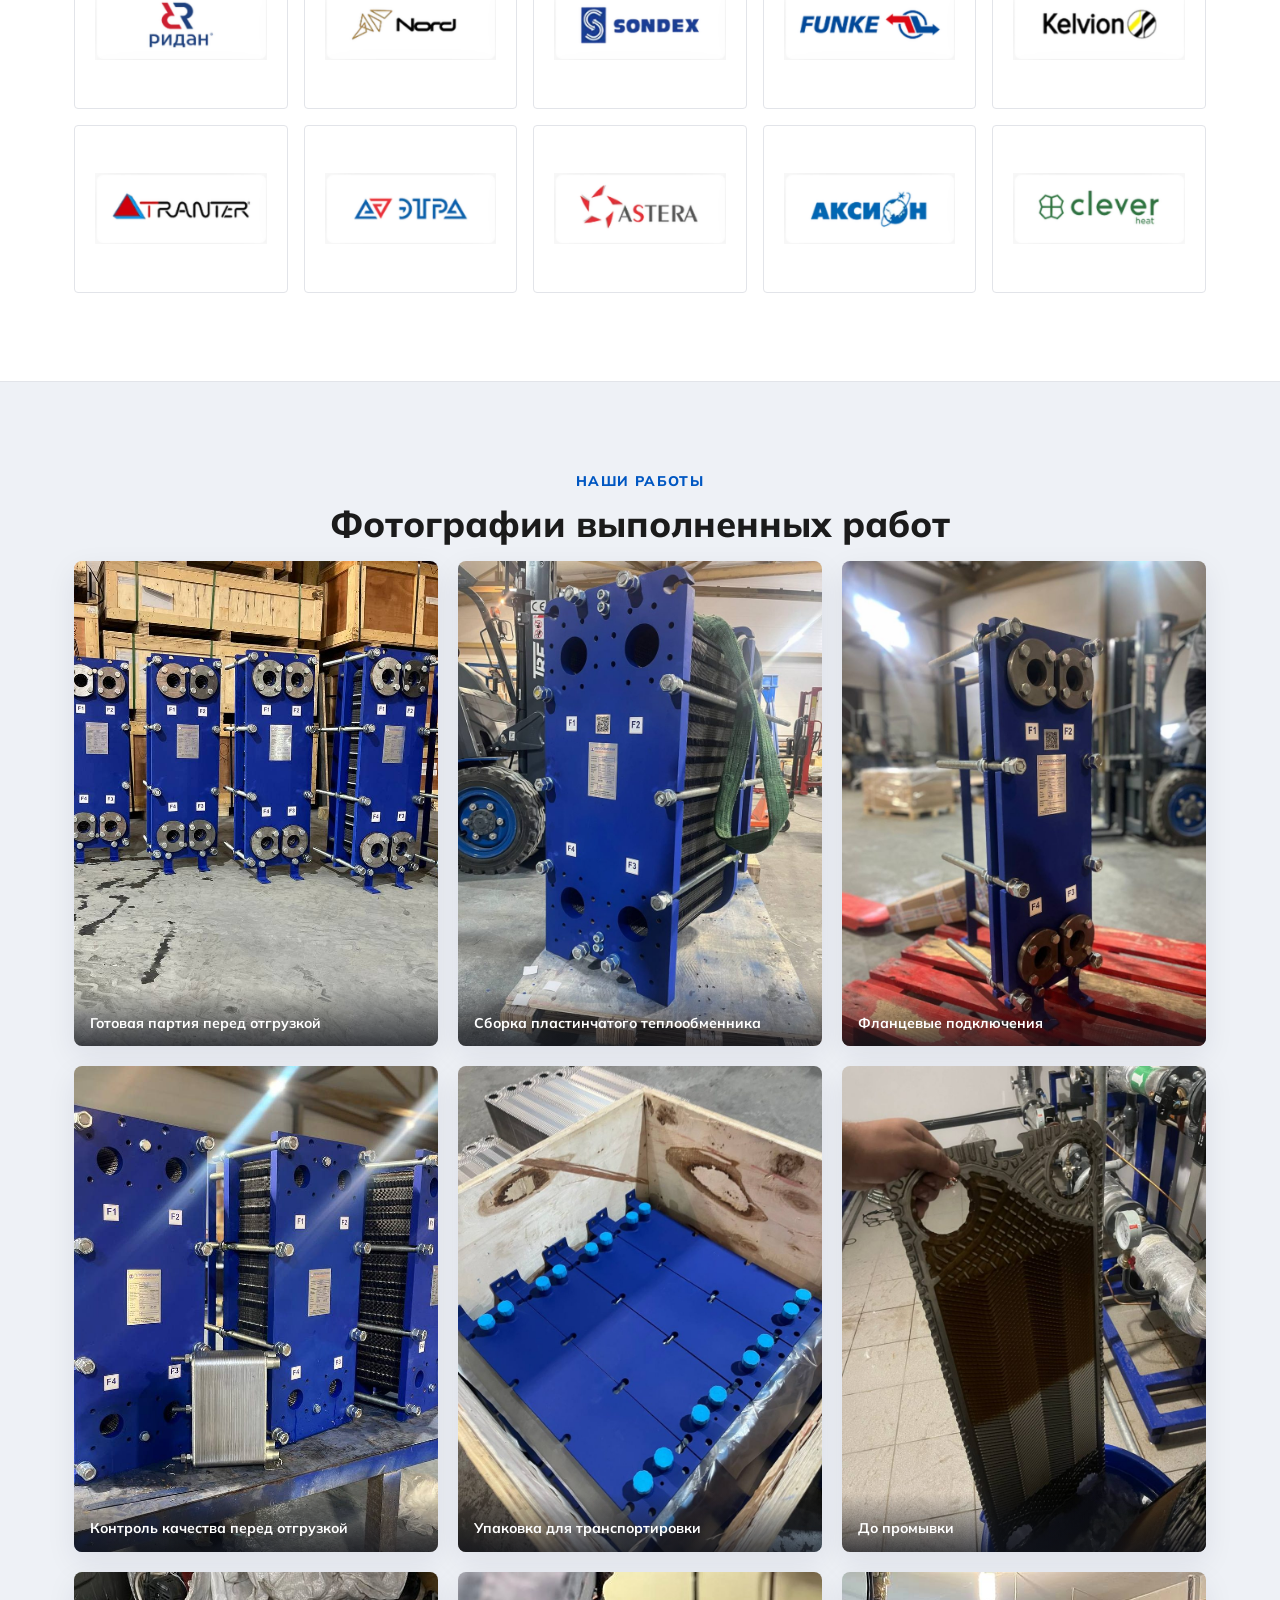
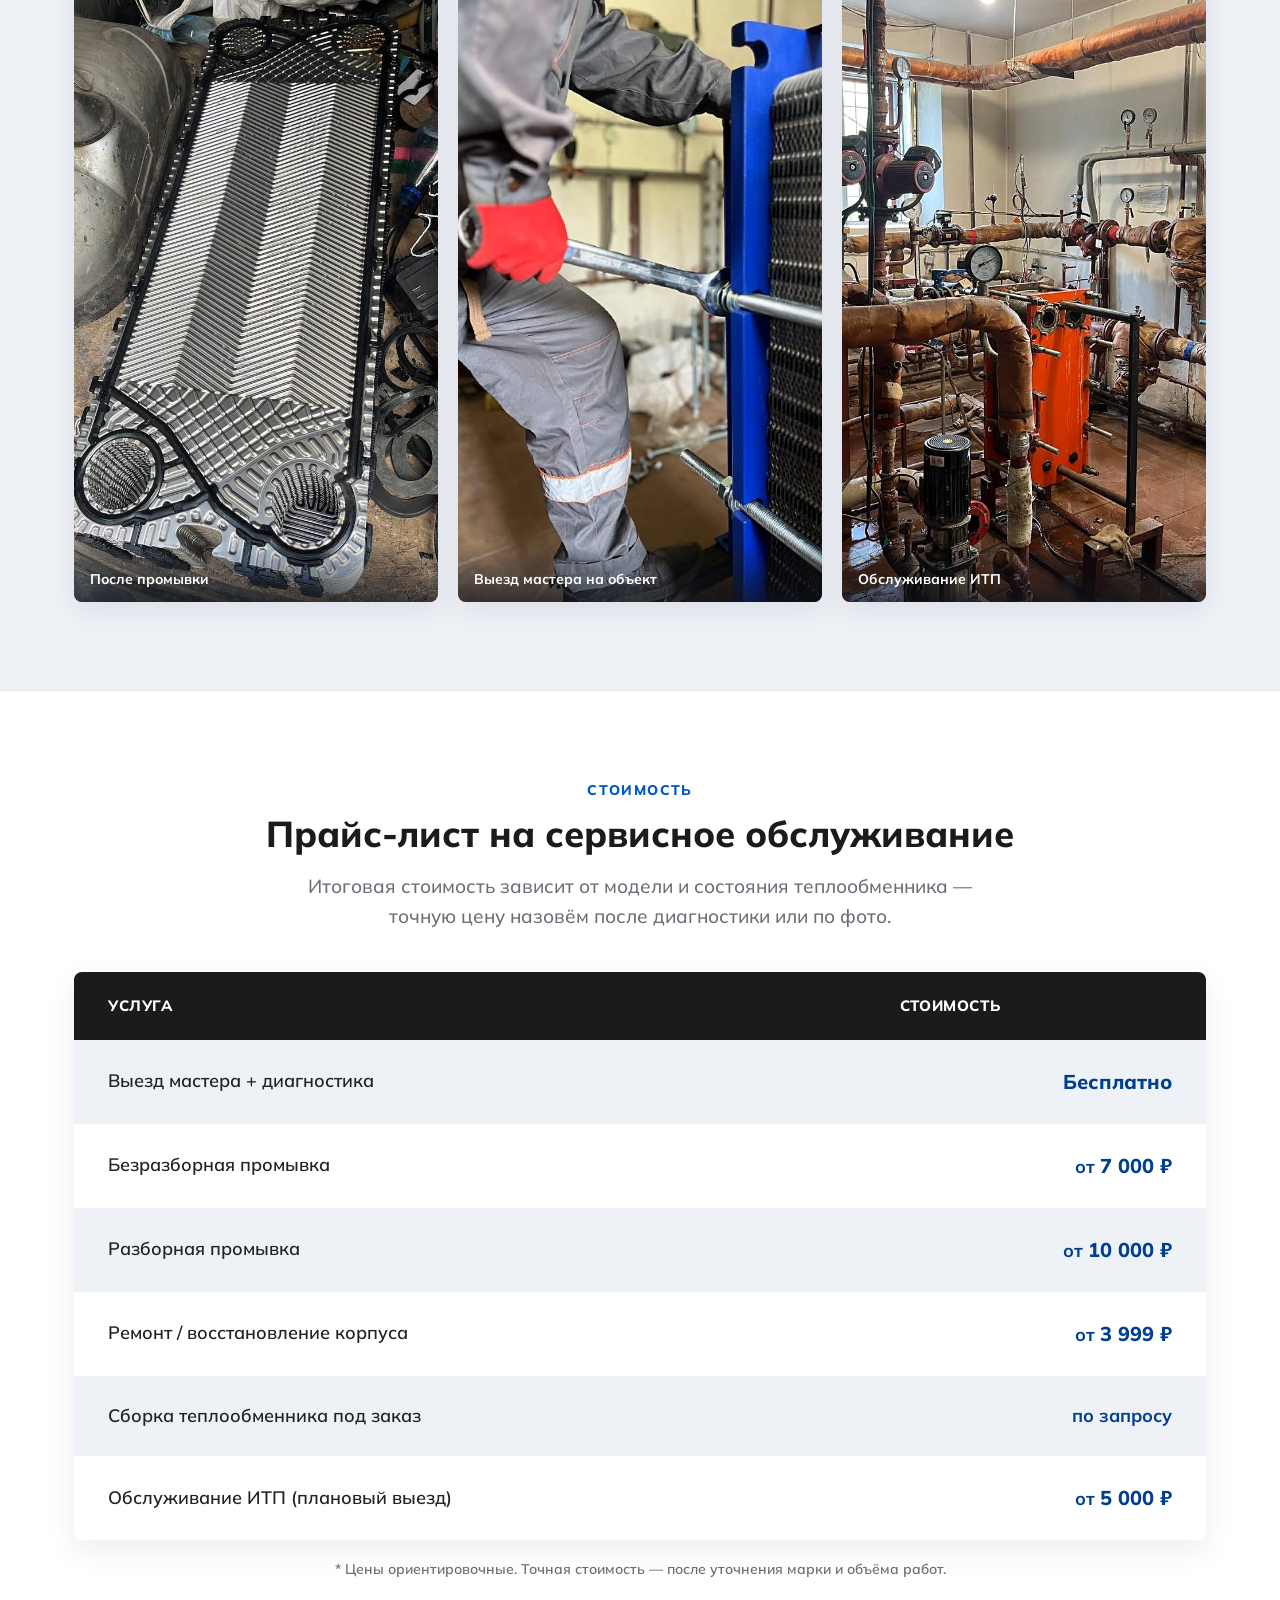
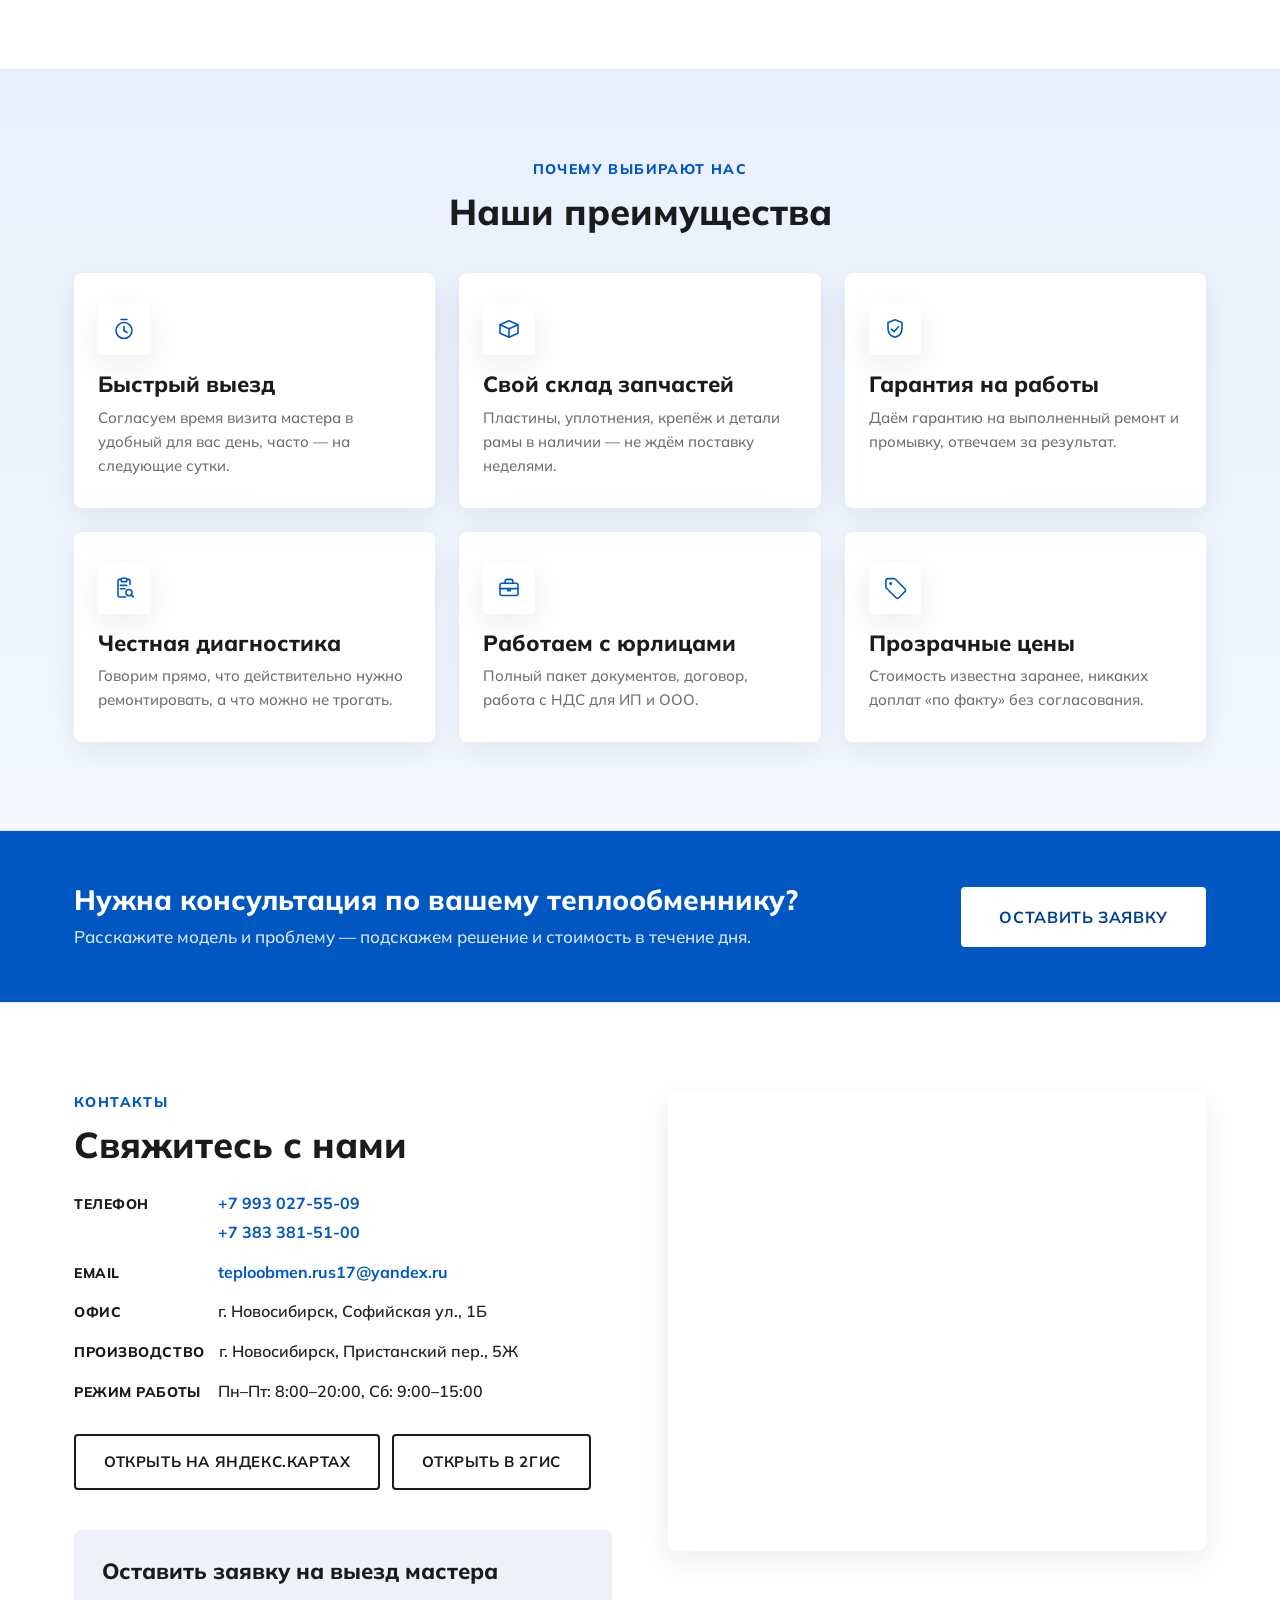
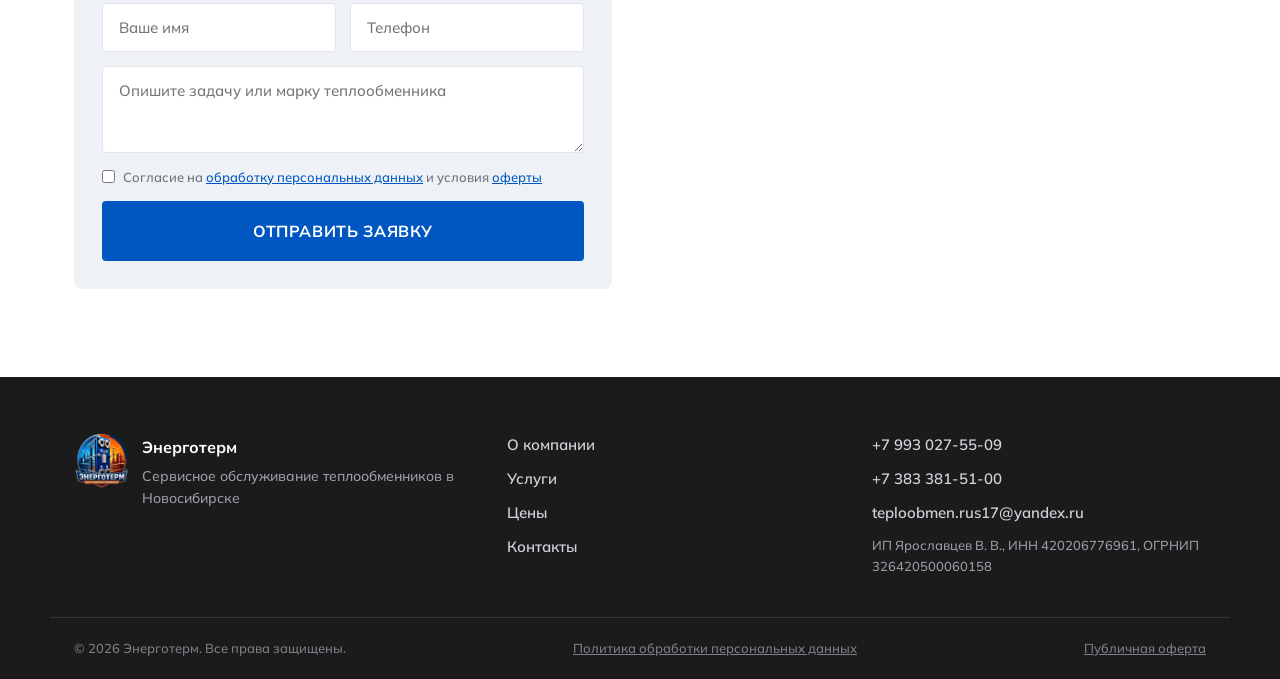
==== commit 8dbcb780: "Ребрендинг: Термодинамика → Энерготерм, добавлен новый логотип - Название компании заменено на «Энер" ====
--- a/index.html
+++ b/index.html
@@ -3,11 +3,12 @@
 <head>
 <meta charset="UTF-8">
 <meta name="viewport" content="width=device-width, initial-scale=1.0">
-<title>Термодинамика — сервисное обслуживание теплообменников</title>
+<title>Энерготерм — сервисное обслуживание теплообменников</title>
 <meta name="description" content="Сервисное обслуживание, ремонт и промывка теплообменников. Выезд мастера, диагностика, запчасти в наличии. Гарантия и фиксированные цены.">
 <link rel="preconnect" href="https://fonts.googleapis.com">
 <link rel="preconnect" href="https://fonts.gstatic.com" crossorigin>
 <link href="https://fonts.googleapis.com/css2?family=Mulish:wght@300;400;500;600;700;800&display=swap" rel="stylesheet">
+<link rel="icon" href="img/brand/favicon.png" type="image/png">
 <link rel="stylesheet" href="css/style.css">
 </head>
 <body>
@@ -16,9 +17,9 @@
 <header class="site-header" id="top">
   <div class="container header-inner">
     <a href="#top" class="logo">
-      <span class="logo-mark">ТД</span>
+      <img src="img/brand/logo-badge.png" alt="Энерготерм" class="logo-mark">
       <span class="logo-text">
-        <strong>Термодинамика</strong>
+        <strong>Энерготерм</strong>
         <small>Сервис теплообменников</small>
       </span>
     </a>
@@ -107,7 +108,7 @@
 
     <div class="about-text">
       <p class="section-eyebrow">О компании</p>
-      <h2>Термодинамика — сервис теплообменного оборудования в Новосибирске</h2>
+      <h2>Энерготерм — сервис теплообменного оборудования в Новосибирске</h2>
       <p>
         Мы занимаемся сервисным обслуживанием, ремонтом и промывкой пластинчатых теплообменников
         с 2015 года. За это время наладили поставки комплектующих, собрали команду инженеров
@@ -453,9 +454,9 @@
 <footer class="site-footer">
   <div class="container footer-inner">
     <div class="footer-brand">
-      <span class="logo-mark">ТД</span>
+      <img src="img/brand/logo-badge.png" alt="Энерготерм" class="logo-mark">
       <div>
-        <strong>Термодинамика</strong>
+        <strong>Энерготерм</strong>
         <p>Сервисное обслуживание теплообменников в Новосибирске</p>
       </div>
     </div>
@@ -475,7 +476,7 @@
     </div>
   </div>
   <div class="footer-bottom container">
-    <span>© <span id="year"></span> Термодинамика. Все права защищены.</span>
+    <span>© <span id="year"></span> Энерготерм. Все права защищены.</span>
     <a href="privacy-policy.html" class="policy-link">Политика обработки персональных данных</a>
     <a href="public-offer.html" class="policy-link">Публичная оферта</a>
   </div>
--- a/css/style.css
+++ b/css/style.css
@@ -147,16 +147,10 @@
 .logo{ display: flex; align-items: center; gap: 12px; flex-shrink: 0; }
 
 .logo-mark{
-  display: flex;
-  align-items: center;
-  justify-content: center;
-  width: 50px;
-  height: 50px;
-  background: var(--white);
-  color: var(--accent);
-  font-weight: 800;
-  border-radius: var(--radius-sm);
-  font-size: 16px;
+  width: 56px;
+  height: 56px;
+  object-fit: contain;
+  flex-shrink: 0;
 }
 
 .logo-text{ display: flex; flex-direction: column; line-height: 1.2; }
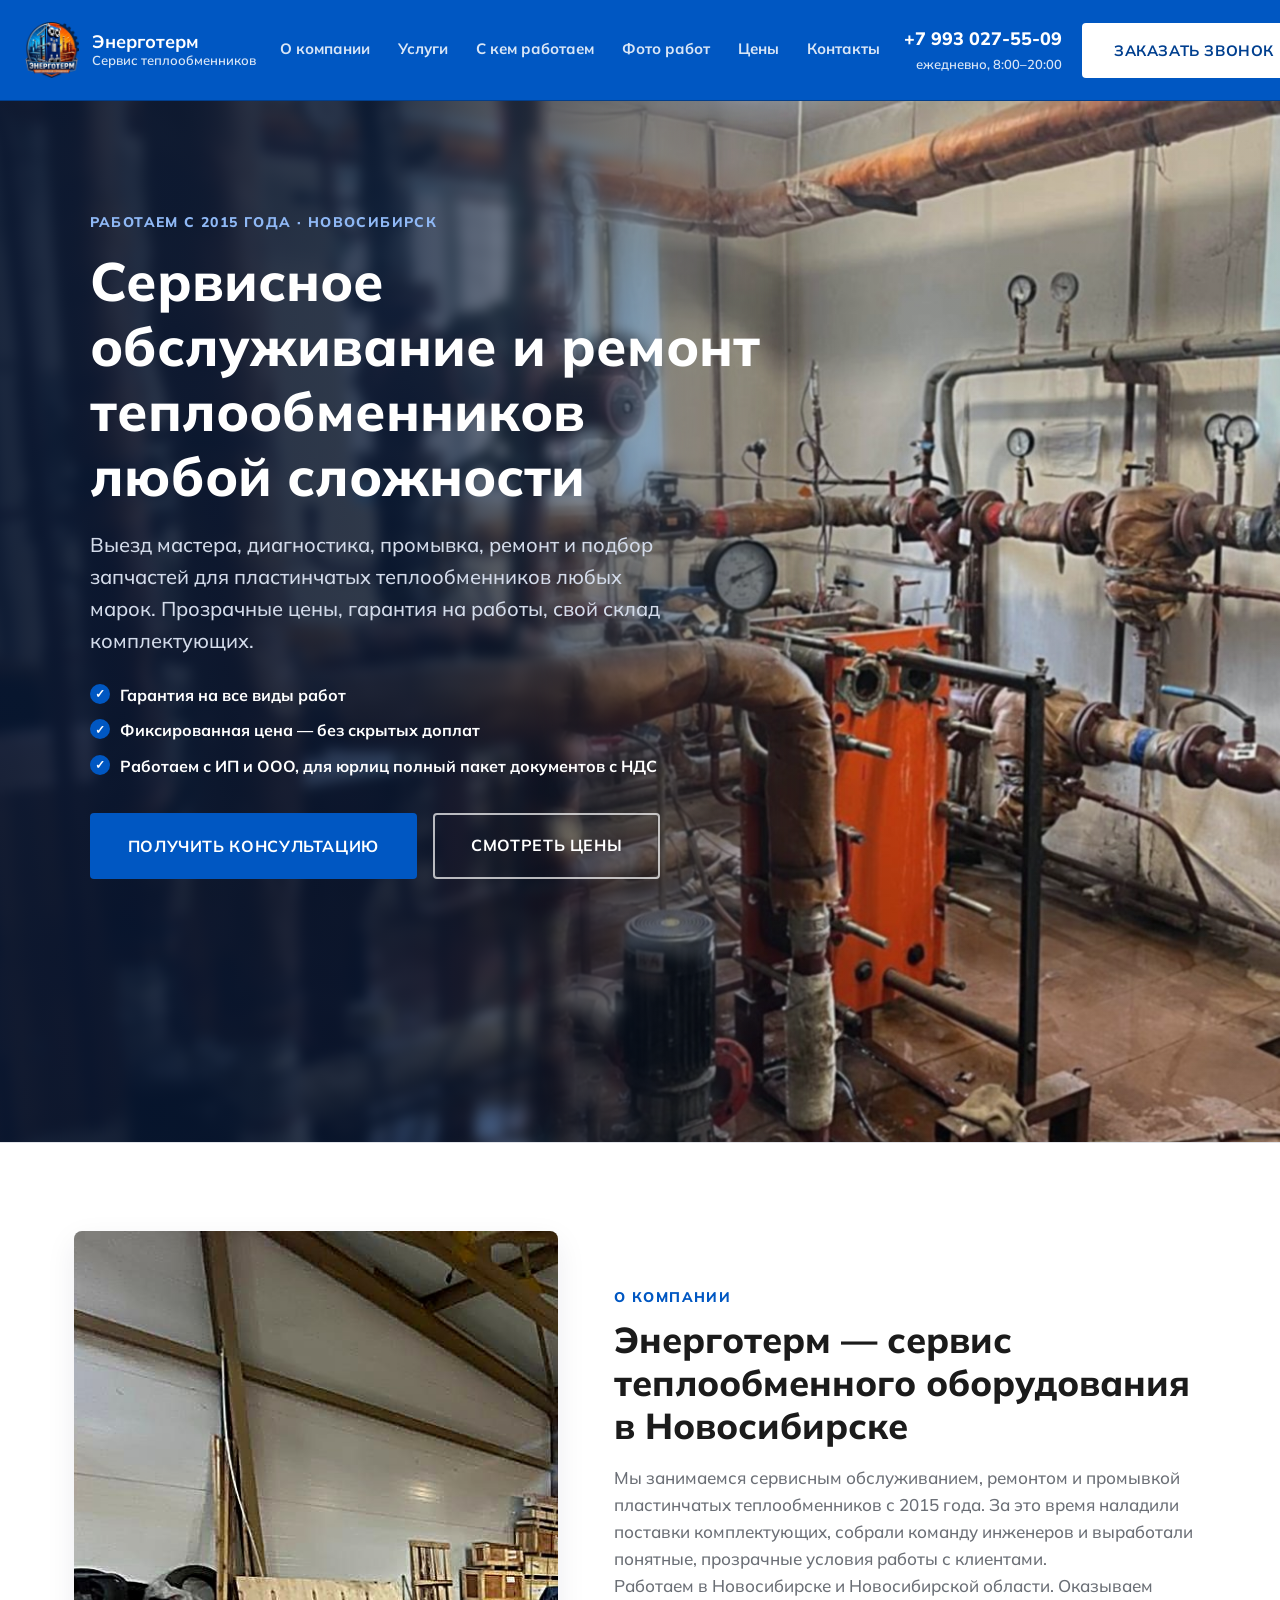
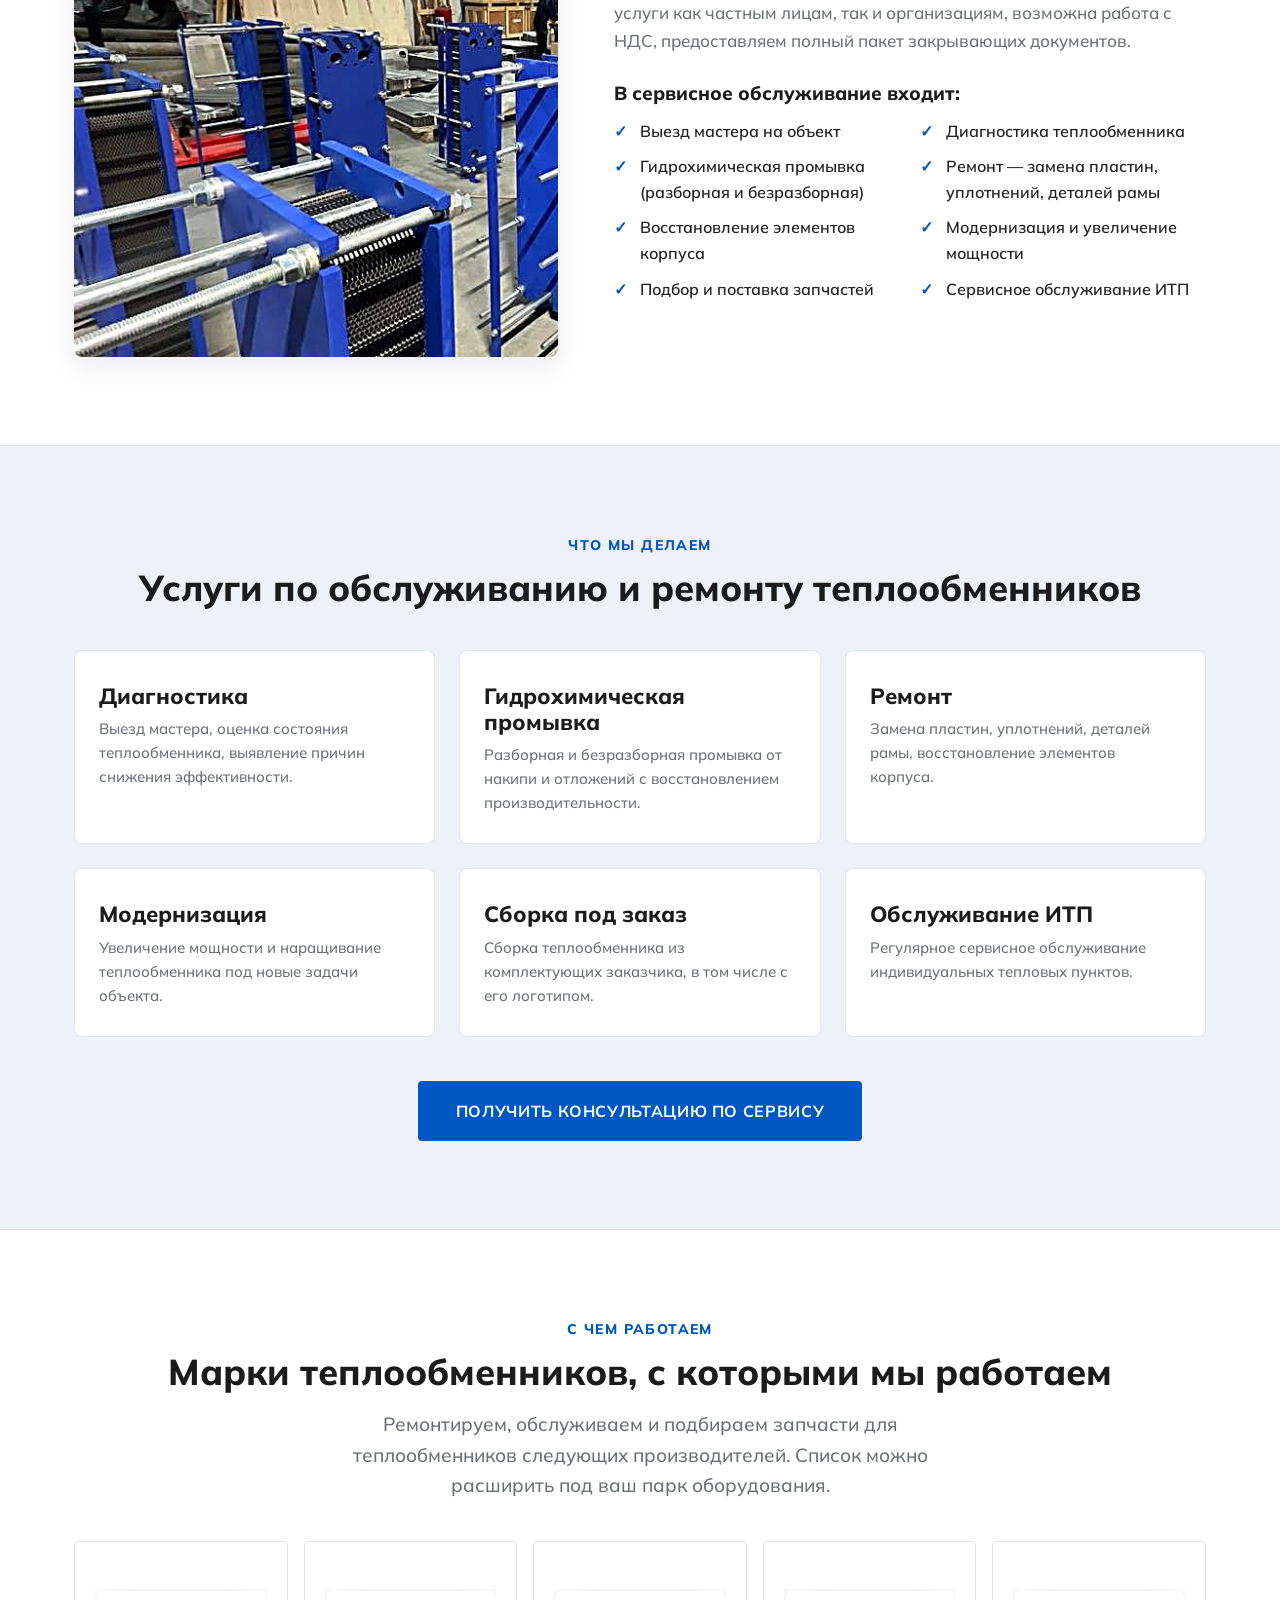
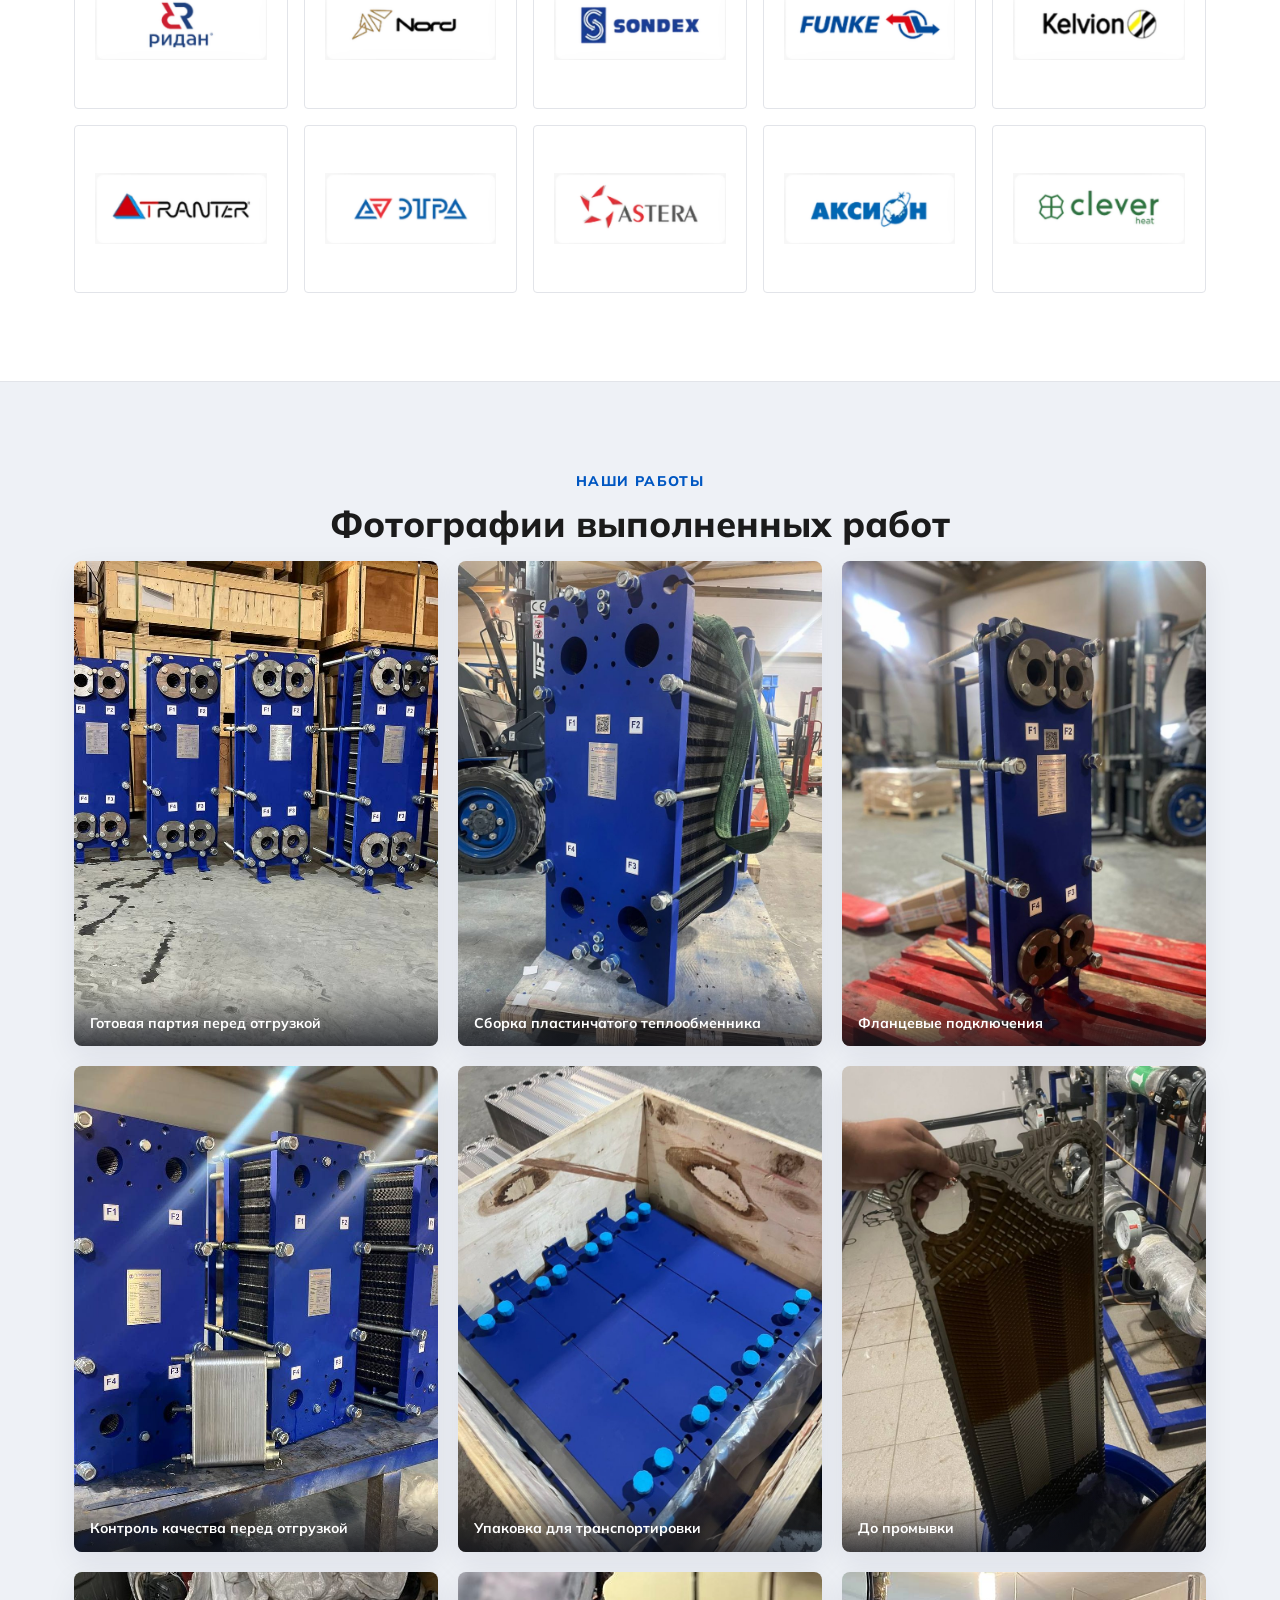
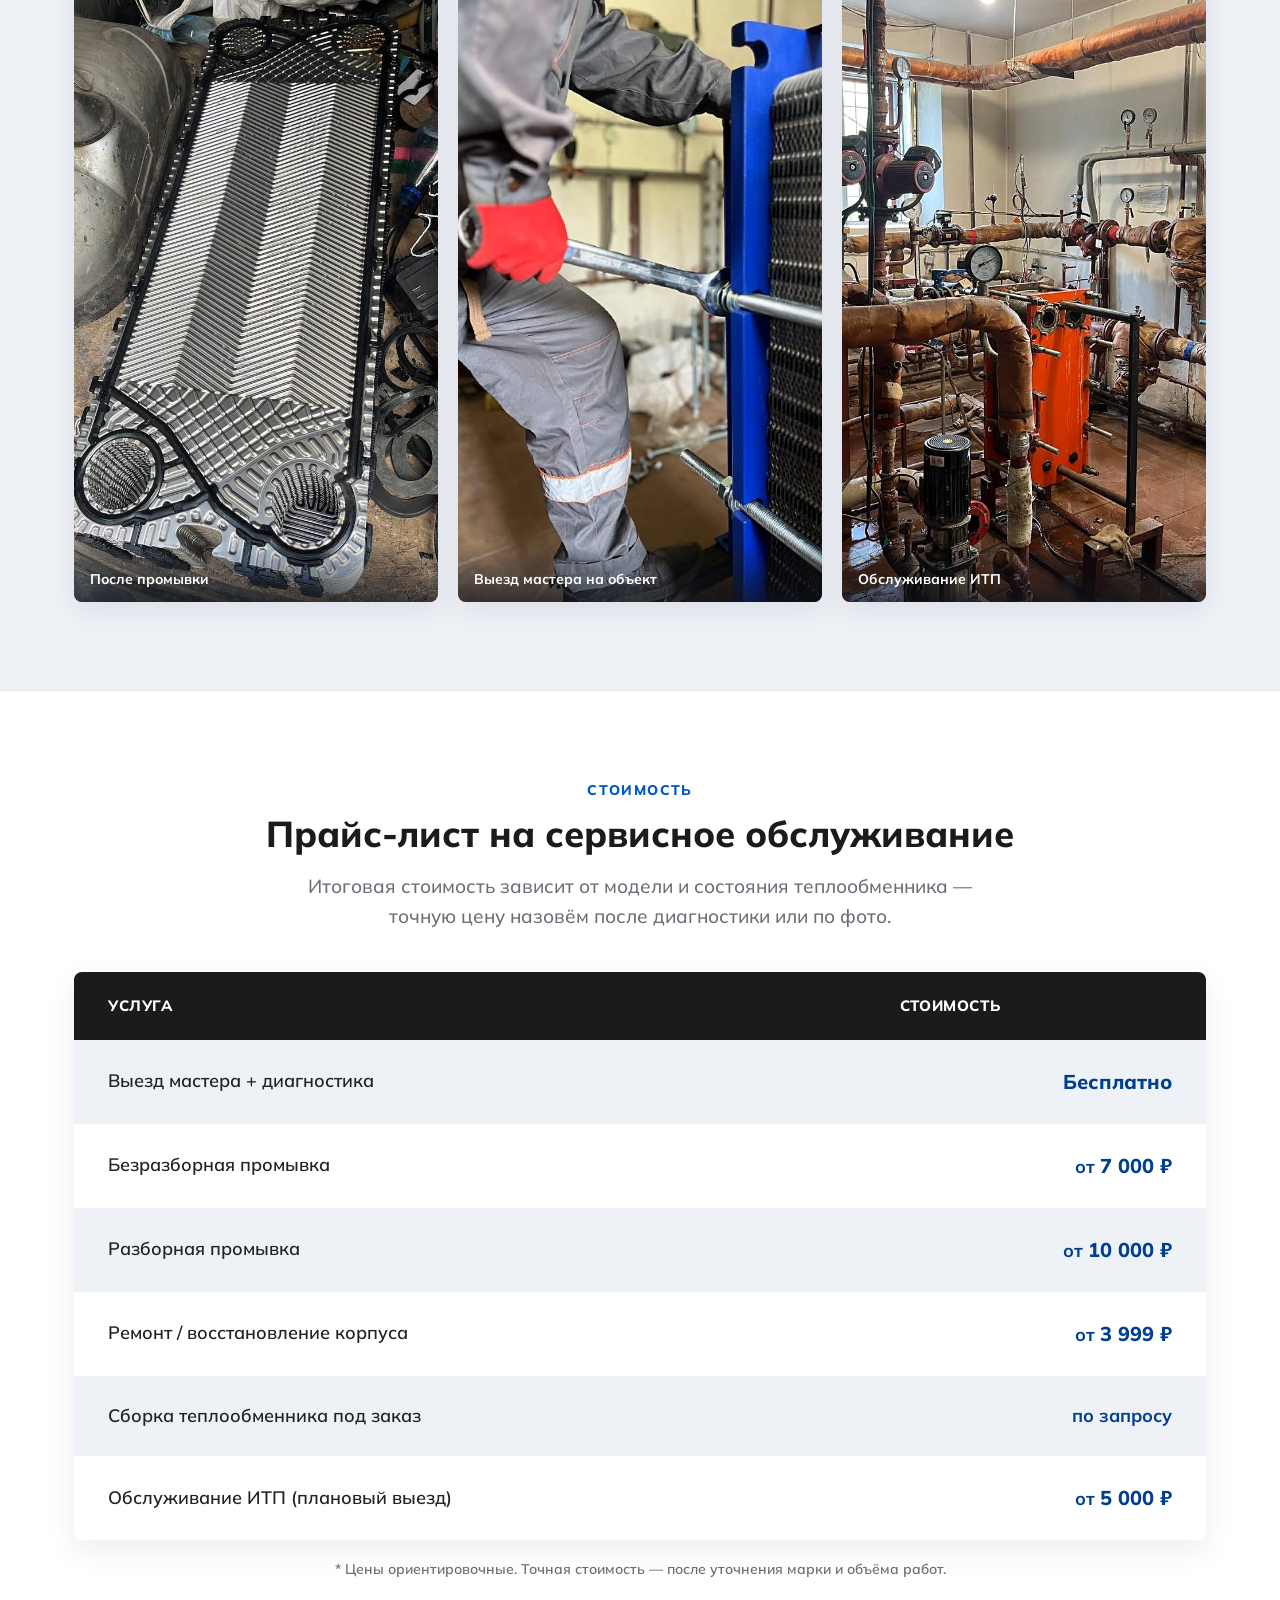
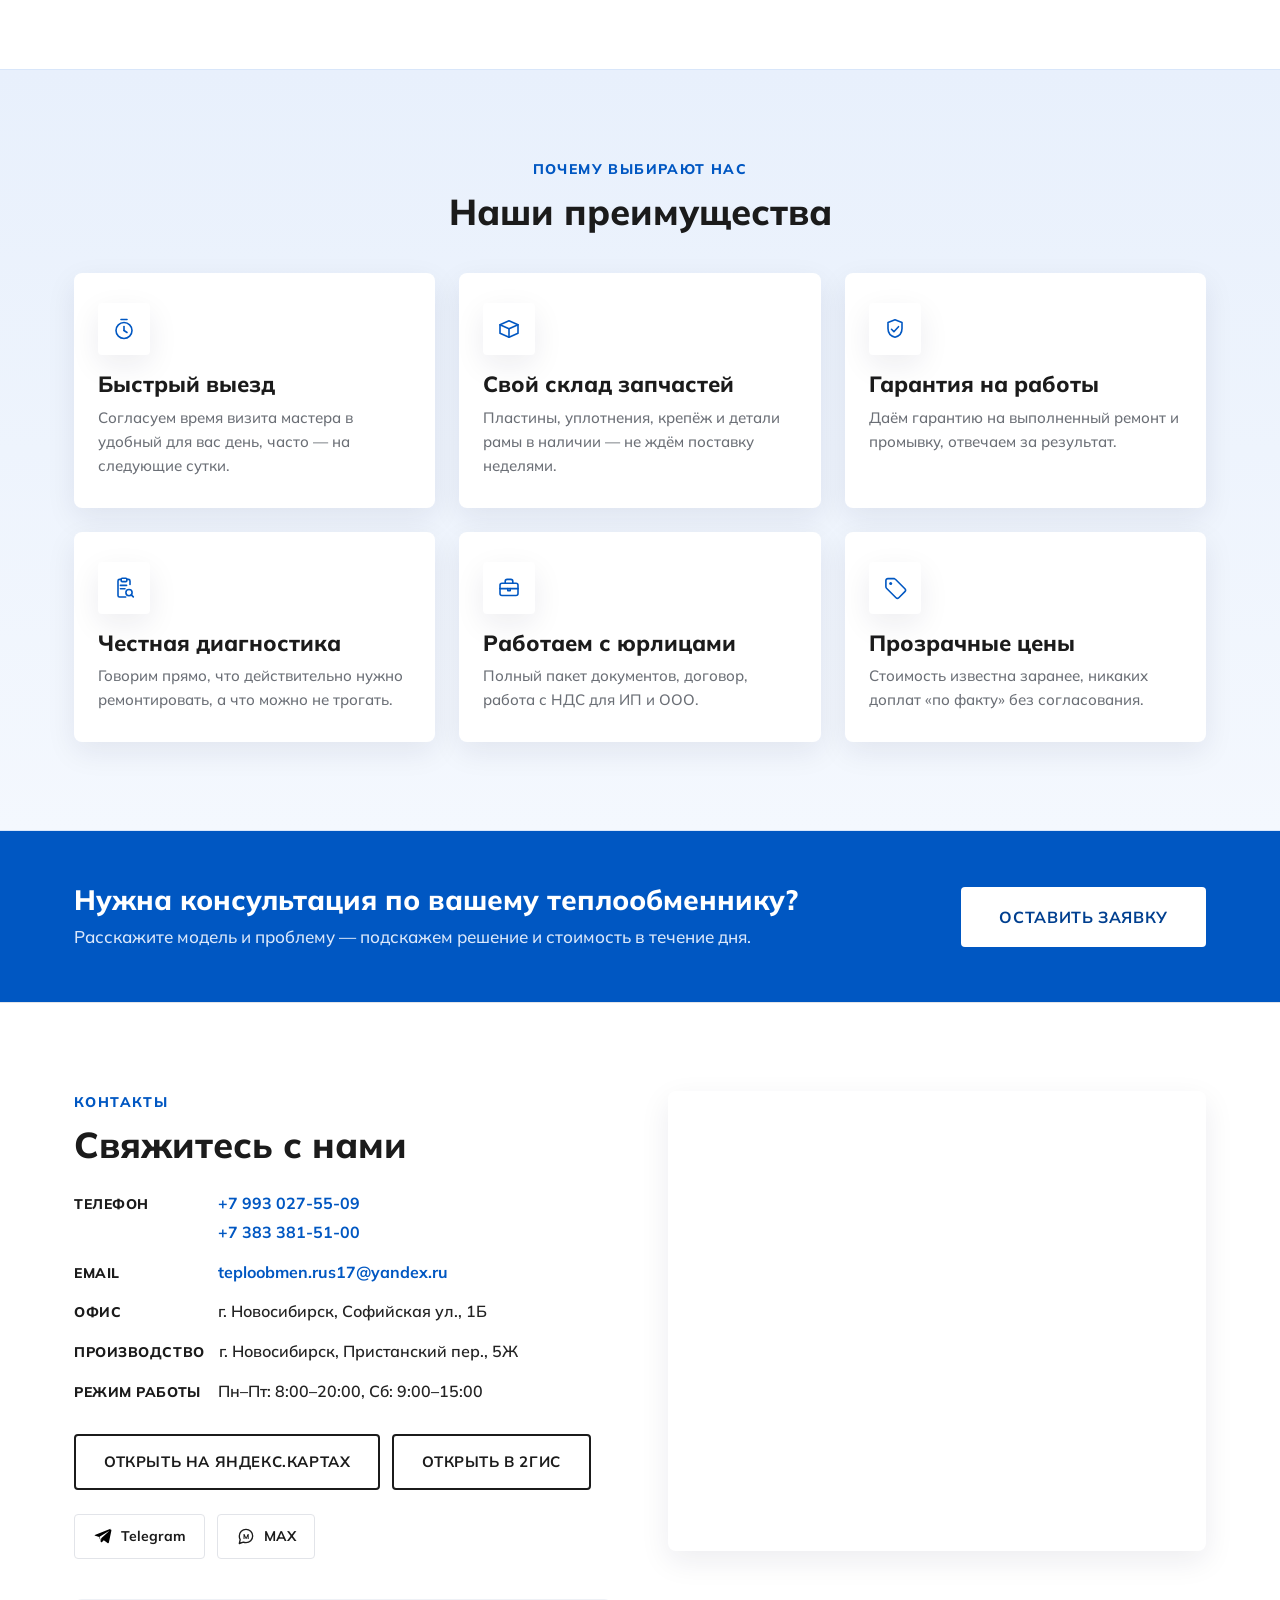
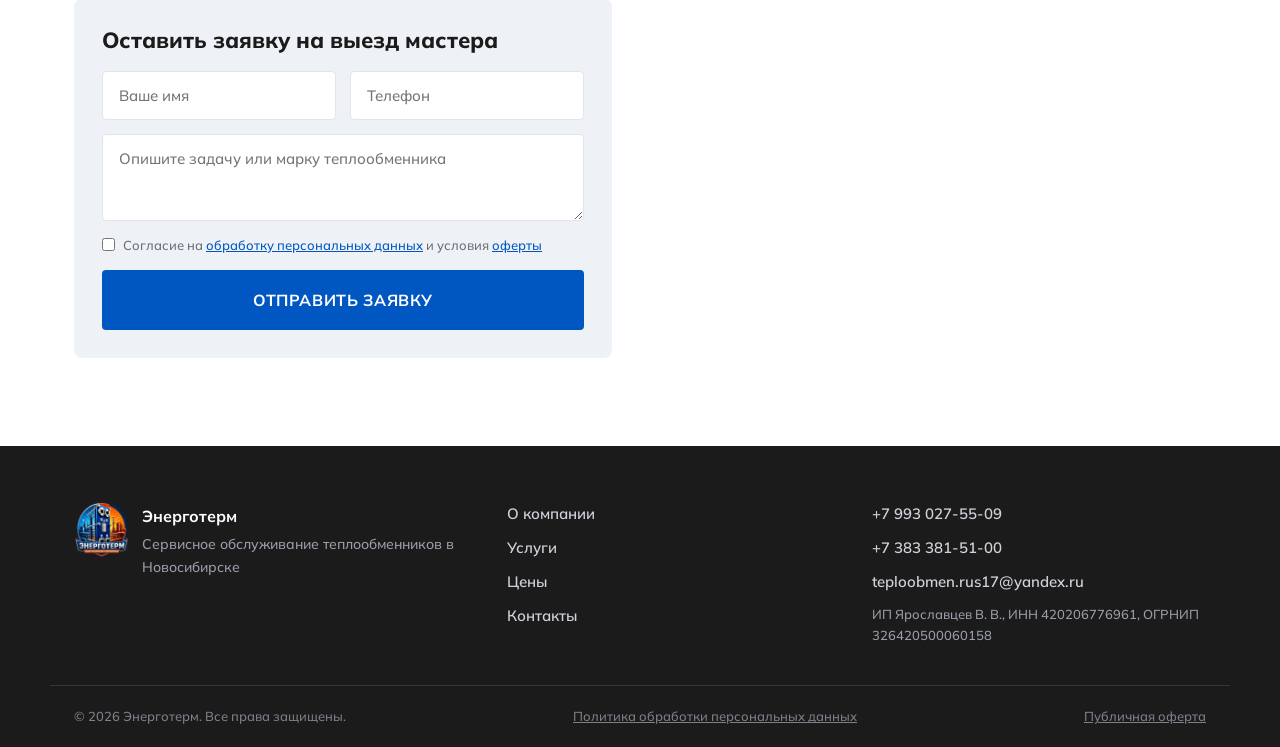
==== commit 6394c3ab: "Добавлены ссылки на Telegram и MAX в контактах Co-Authored-By: Claude Sonnet 5 <noreply@anthropic.co" ====
--- a/index.html
+++ b/index.html
@@ -424,6 +424,17 @@
         <a href="https://2gis.ru/novosibirsk/firm/70000001114969517" target="_blank" rel="noopener" class="btn btn-outline">Открыть в 2ГИС</a>
       </div>
 
+      <div class="social-links">
+        <a href="https://t.me/INERGOTERM" target="_blank" rel="noopener" class="social-link" aria-label="Написать в Telegram">
+          <svg viewBox="0 0 24 24" xmlns="http://www.w3.org/2000/svg"><path d="M21.05 3.35 2.98 10.36c-1.23.49-1.22 1.17-.22 1.47l4.63 1.45 1.78 5.4c.22.6.44.83.86.83.43 0 .61-.19.85-.42l2.06-1.98 4.5 3.3c.83.46 1.42.22 1.63-.76l2.95-13.87c.3-1.24-.5-1.8-1.97-1.43ZM7.9 13.03l10.32-6.5c.51-.31.98-.14.6.2L9.9 14.55l-.36 3.87-1.64-5.4Z"/></svg>
+          <span>Telegram</span>
+        </a>
+        <a href="https://max.ru/u/f9LHodD0cOK04xC79LPEByyRCj4IoC118ji4ACKrqks7KUaAtXpoFbAPx0s" target="_blank" rel="noopener" class="social-link" aria-label="Написать в MAX">
+          <svg viewBox="0 0 24 24" xmlns="http://www.w3.org/2000/svg"><path d="M4 12c0-4.42 3.58-8 8-8s8 3.58 8 8-3.58 8-8 8c-1.13 0-2.2-.23-3.18-.66L4 21l1.02-4.6A7.96 7.96 0 0 1 4 12Z" fill="none" stroke="currentColor" stroke-width="1.6" stroke-linejoin="round"/><text x="12" y="15.5" font-size="8.5" font-weight="800" text-anchor="middle" fill="currentColor" font-family="inherit">M</text></svg>
+          <span>MAX</span>
+        </a>
+      </div>
+
       <form class="contact-form" id="contactForm" novalidate>
         <h3>Оставить заявку на выезд мастера</h3>
         <div class="form-row">
--- a/css/style.css
+++ b/css/style.css
@@ -644,7 +644,23 @@
   box-shadow: var(--shadow);
 }
 
-.map-links{ display: flex; gap: 12px; margin-bottom: 40px; }
+.map-links{ display: flex; gap: 12px; margin-bottom: 24px; }
+
+.social-links{ display: flex; gap: 12px; margin-bottom: 40px; }
+.social-link{
+  display: inline-flex;
+  align-items: center;
+  gap: 8px;
+  padding: 10px 18px;
+  border: 1px solid var(--border);
+  border-radius: var(--radius-sm);
+  font-size: 14px;
+  font-weight: 700;
+  color: var(--dark);
+  transition: border-color .2s ease, color .2s ease;
+}
+.social-link svg{ width: 20px; height: 20px; flex-shrink: 0; }
+.social-link:hover{ border-color: var(--accent); color: var(--accent); }
 
 .contact-form{
   background: var(--bg-gray);
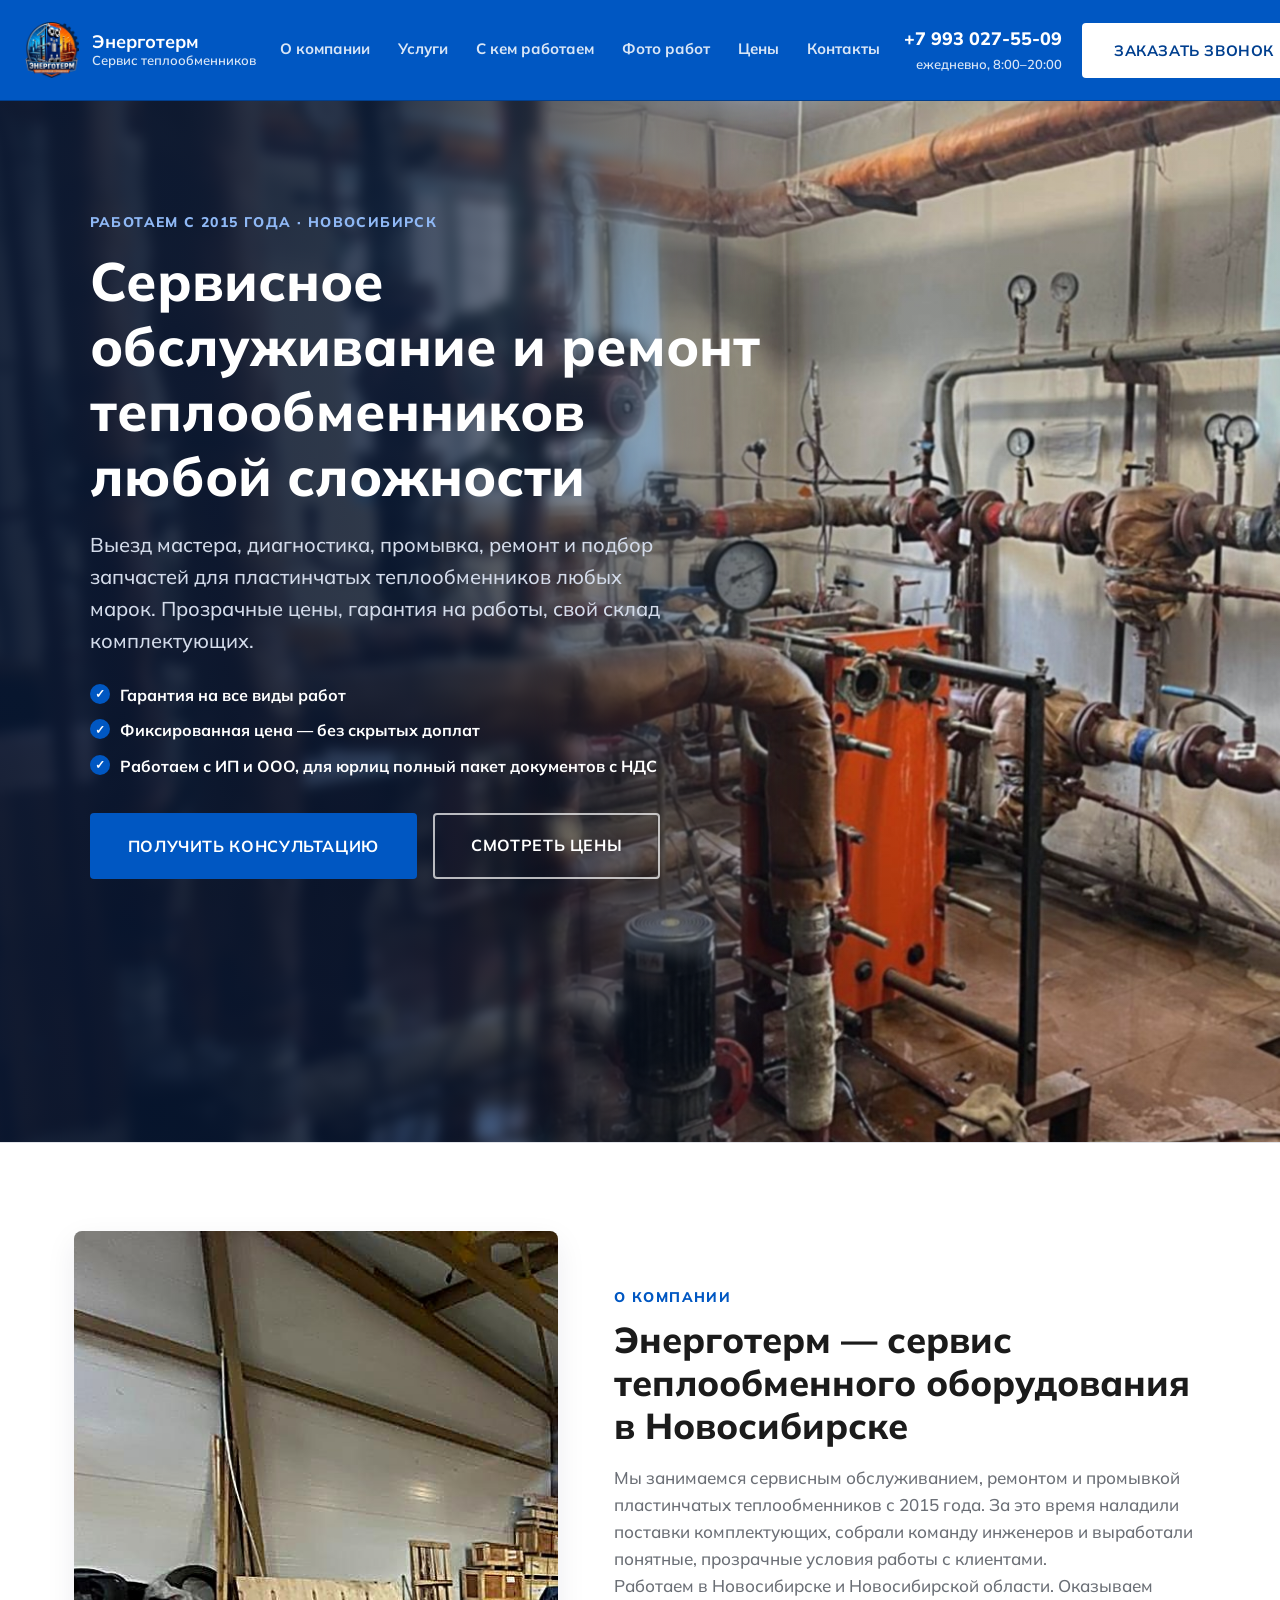
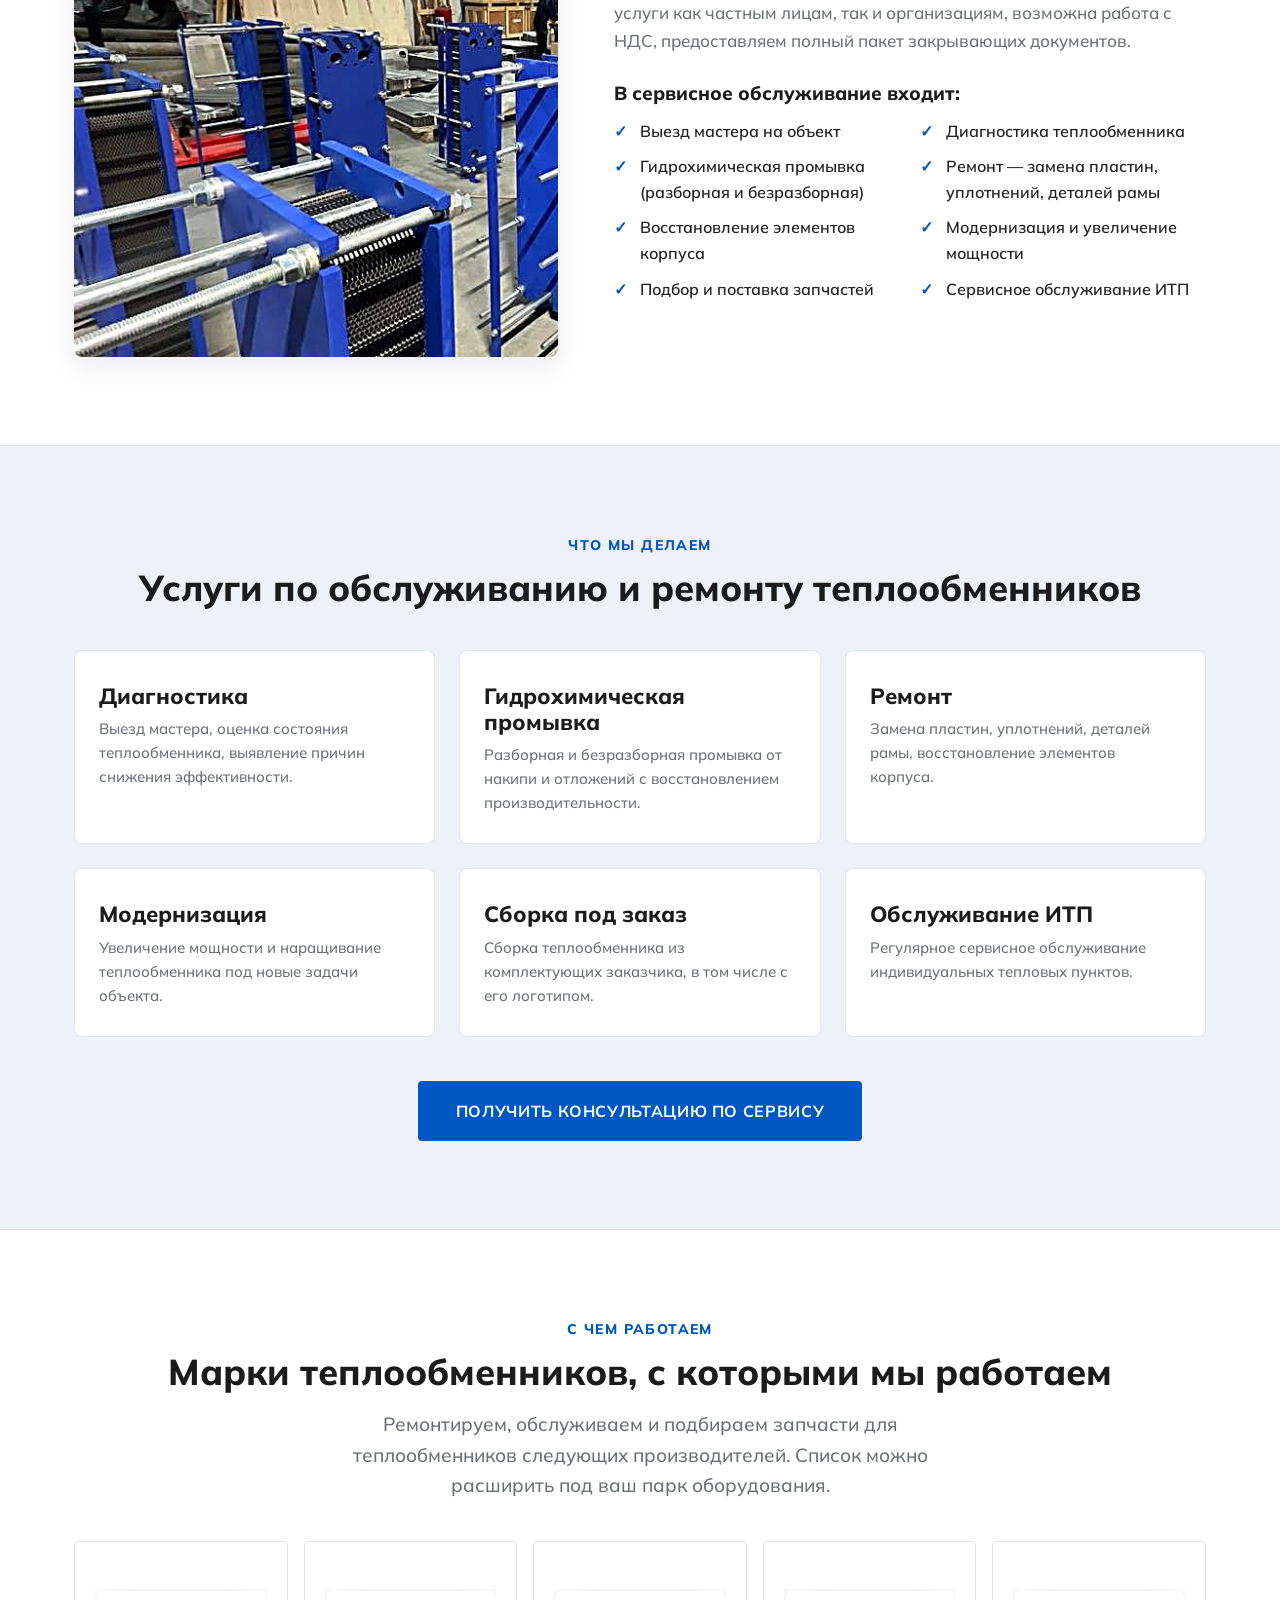
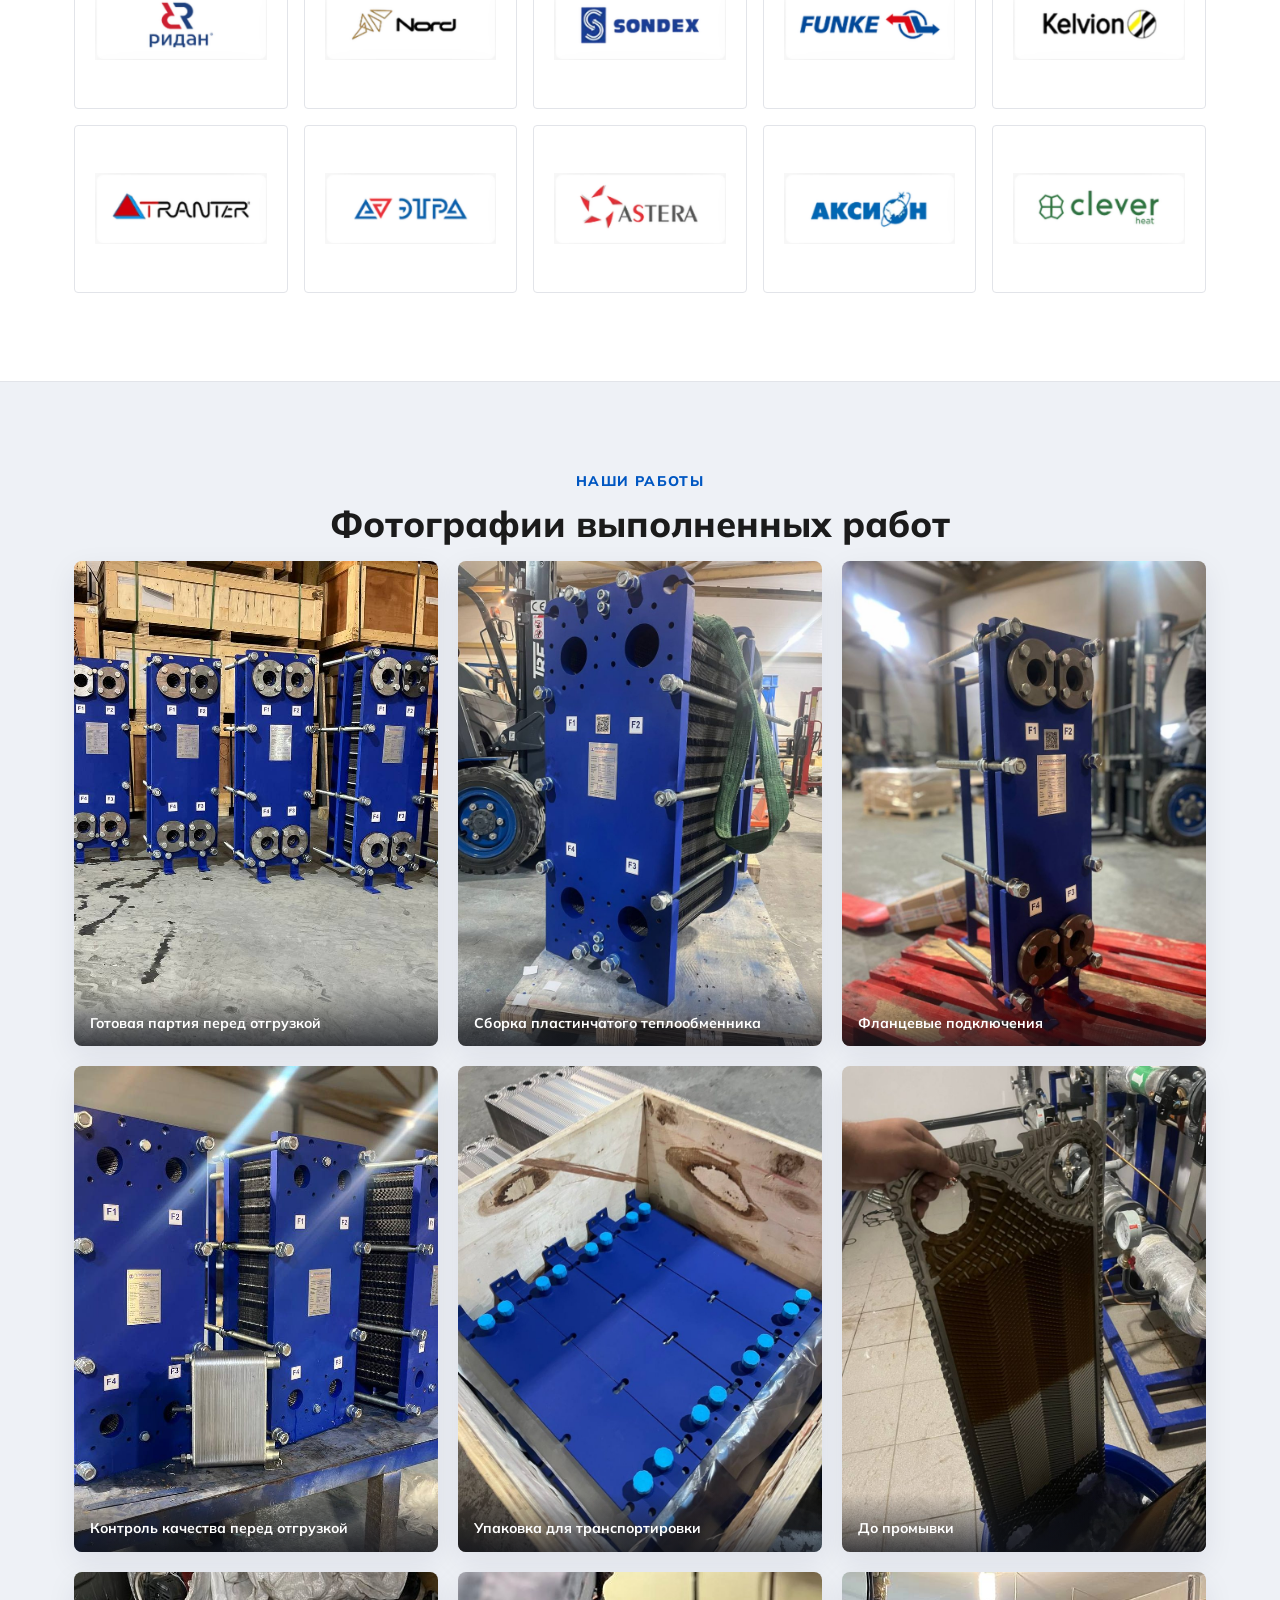
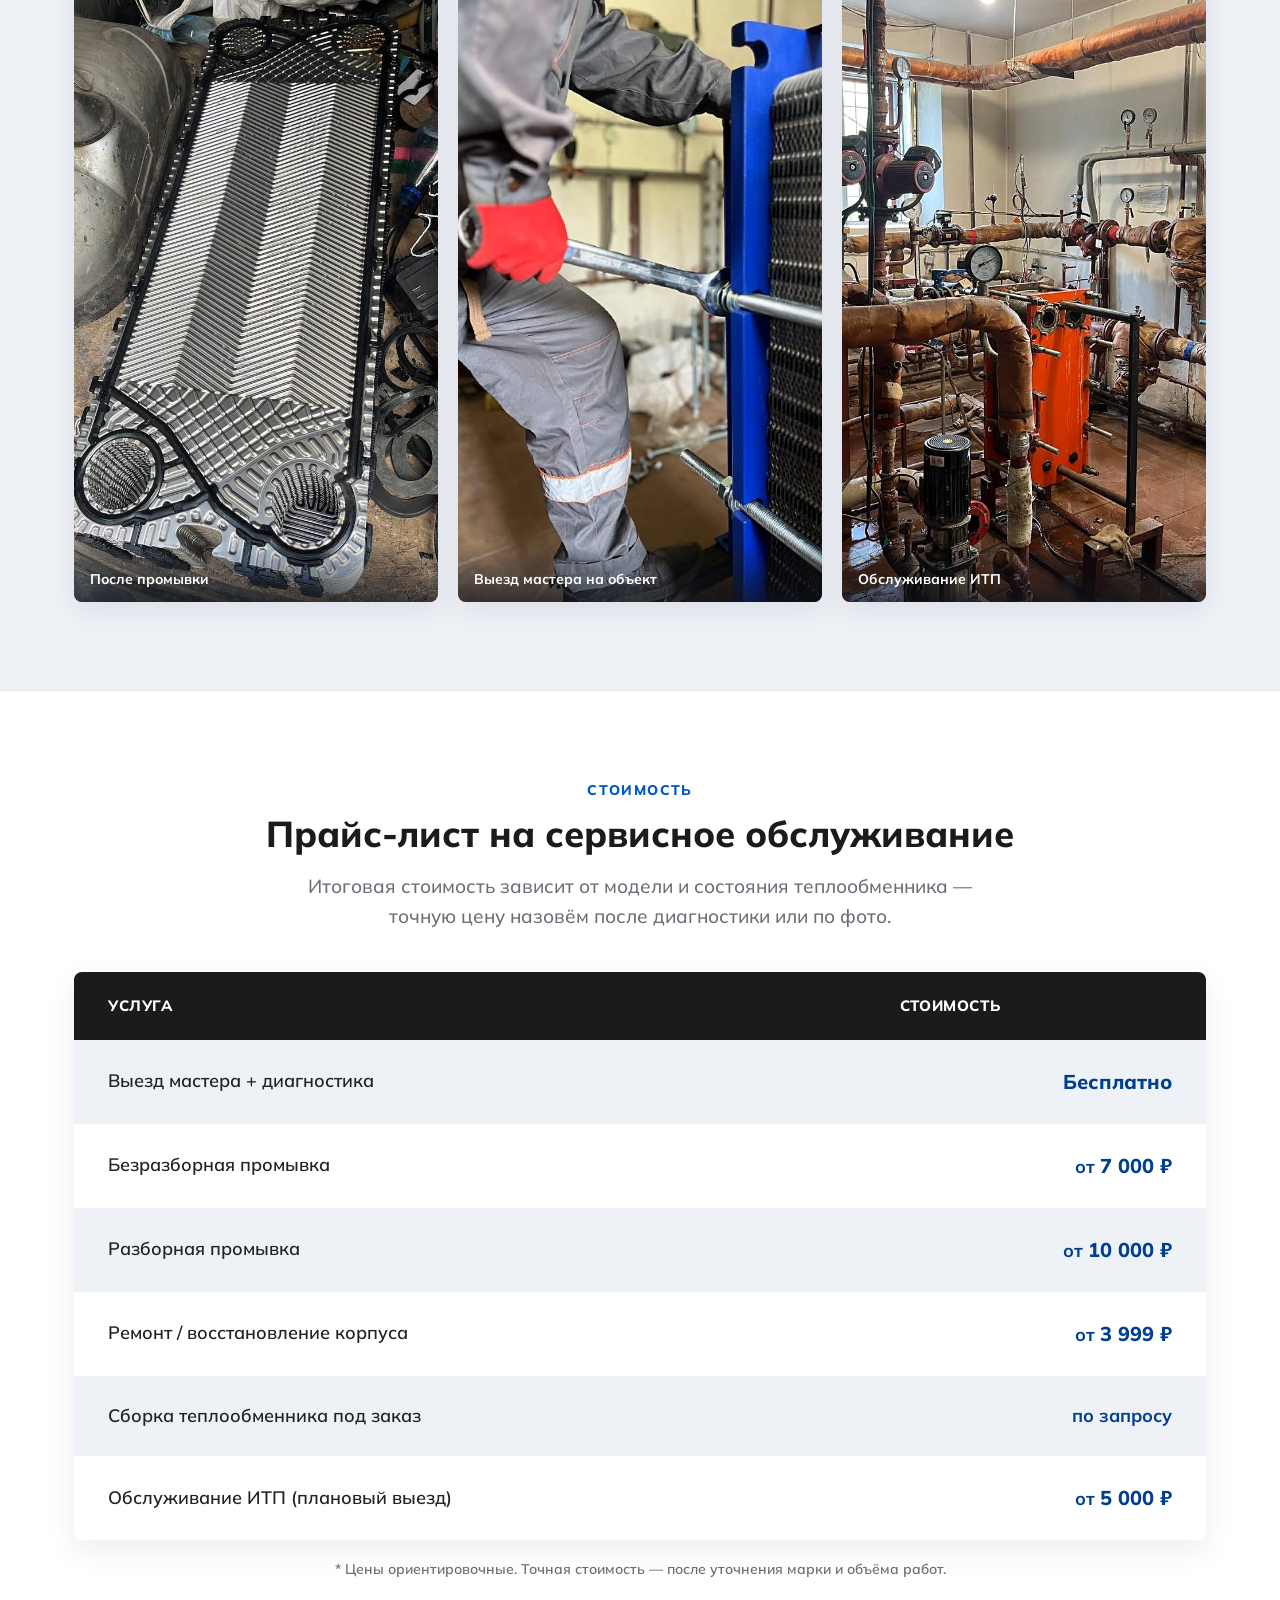
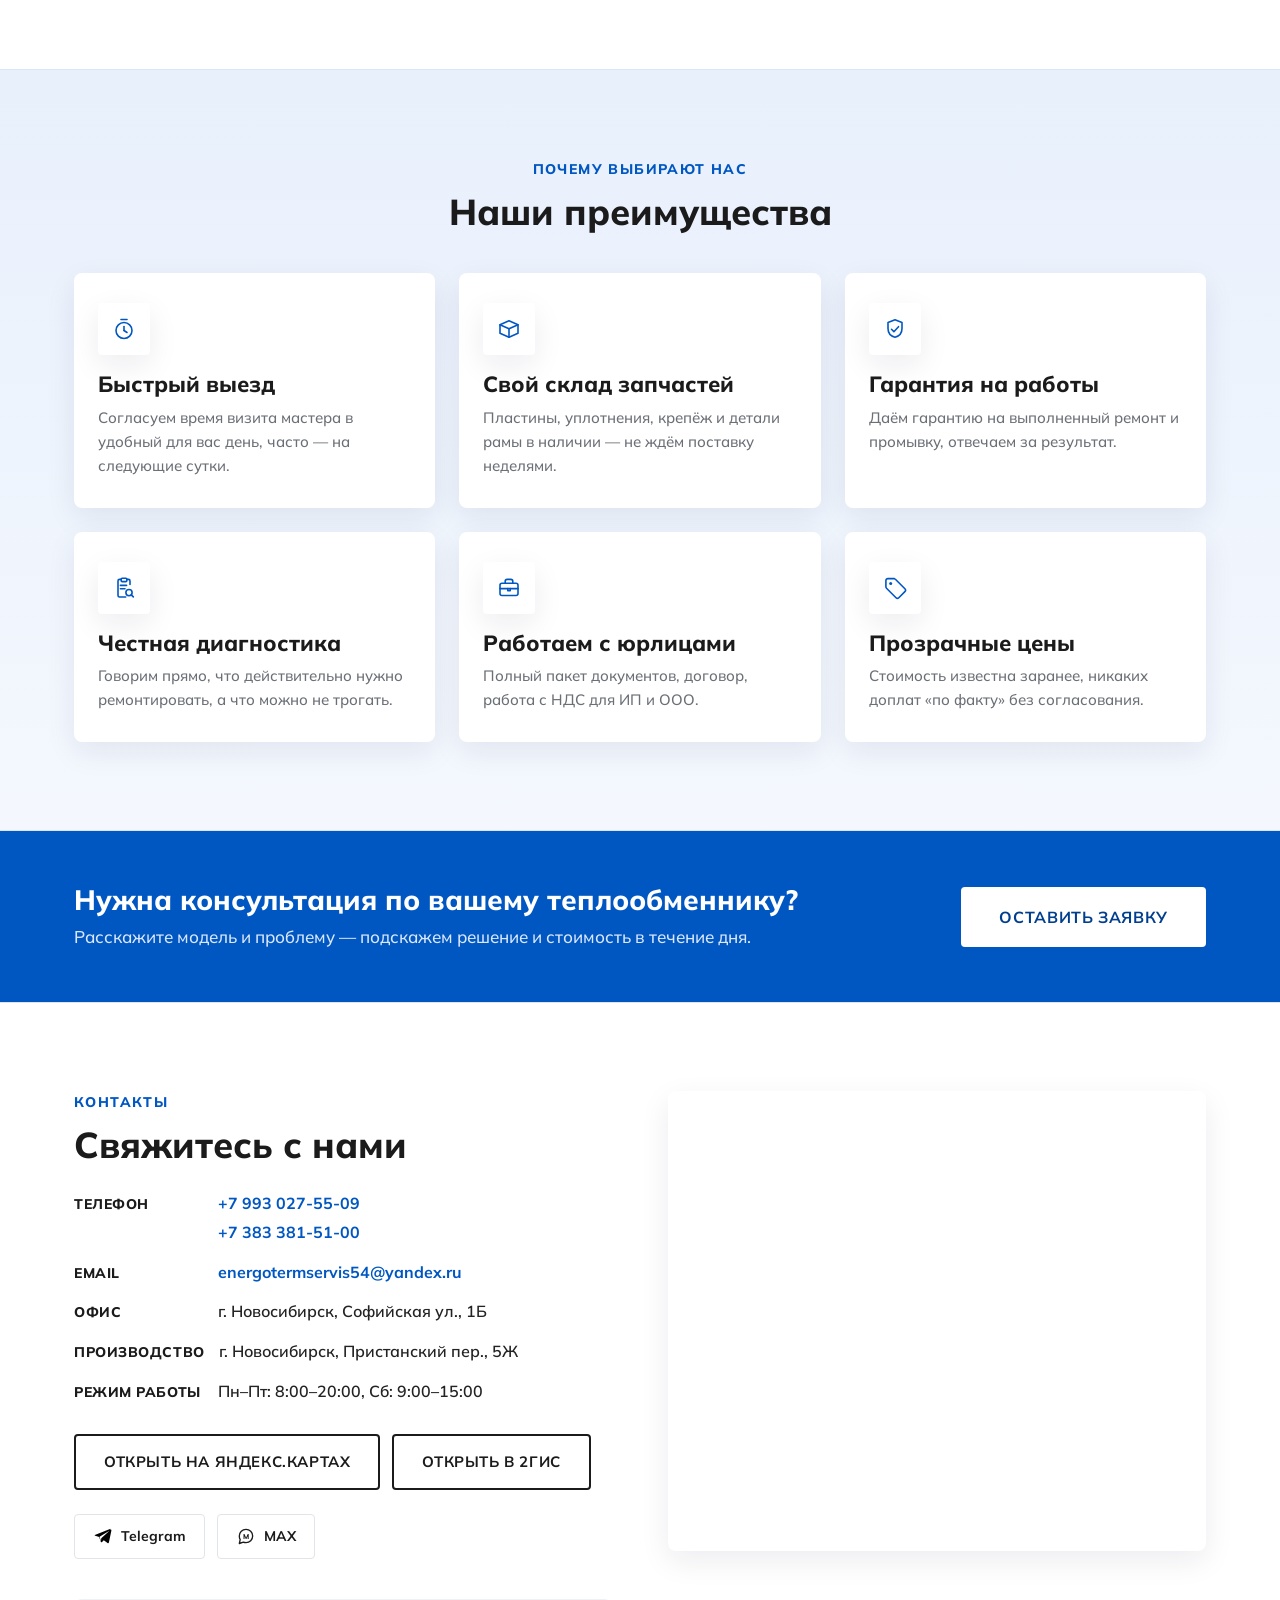
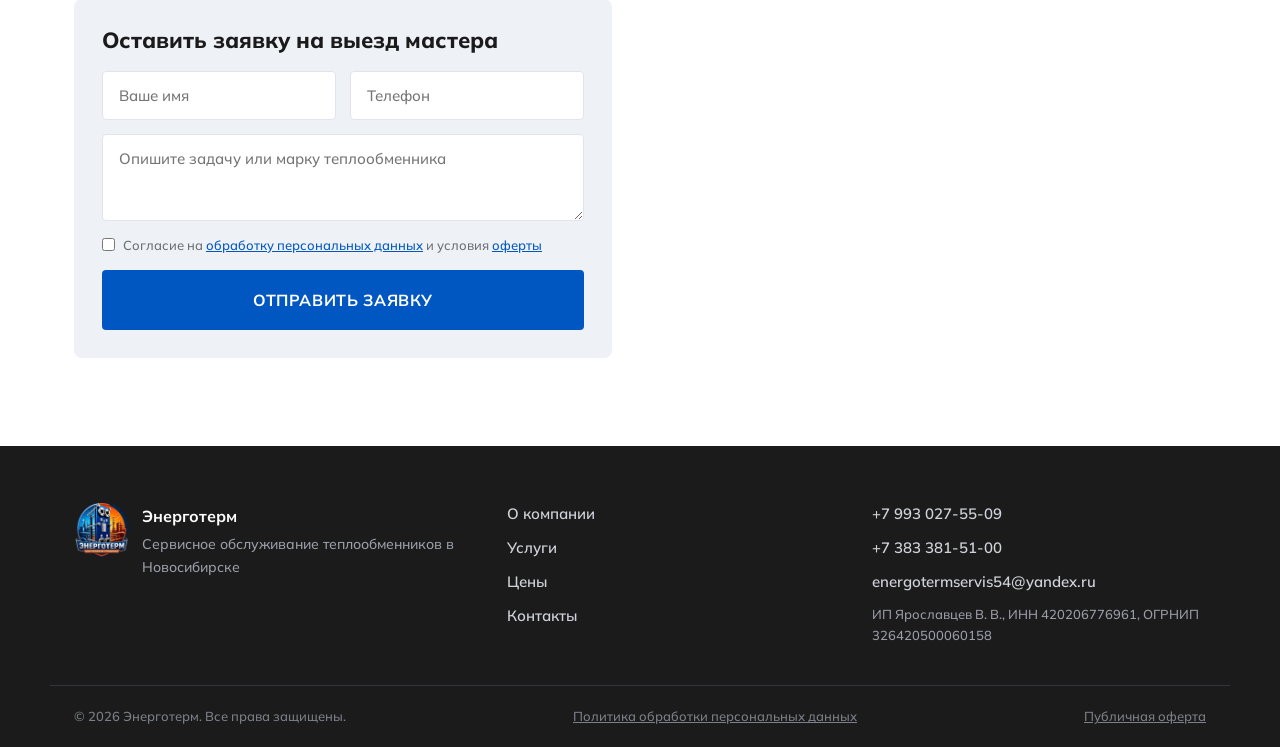
==== commit 531652e5: "Обновлён email в контактах на energotermservis54@yandex.ru Co-Authored-By: Claude Sonnet 5 <noreply@" ====
--- a/index.html
+++ b/index.html
@@ -403,7 +403,7 @@
         </li>
         <li>
           <span class="contacts-label">Email</span>
-          <a href="mailto:teploobmen.rus17@yandex.ru">teploobmen.rus17@yandex.ru</a>
+          <a href="mailto:energotermservis54@yandex.ru">energotermservis54@yandex.ru</a>
         </li>
         <li>
           <span class="contacts-label">Офис</span>
@@ -482,7 +482,7 @@
     <div class="footer-contacts">
       <a href="tel:+79930275509">+7 993 027-55-09</a>
       <a href="tel:+73833815100">+7 383 381-51-00</a>
-      <a href="mailto:teploobmen.rus17@yandex.ru">teploobmen.rus17@yandex.ru</a>
+      <a href="mailto:energotermservis54@yandex.ru">energotermservis54@yandex.ru</a>
       <span>ИП Ярославцев В. В., ИНН 420206776961, ОГРНИП 326420500060158</span>
     </div>
   </div>
